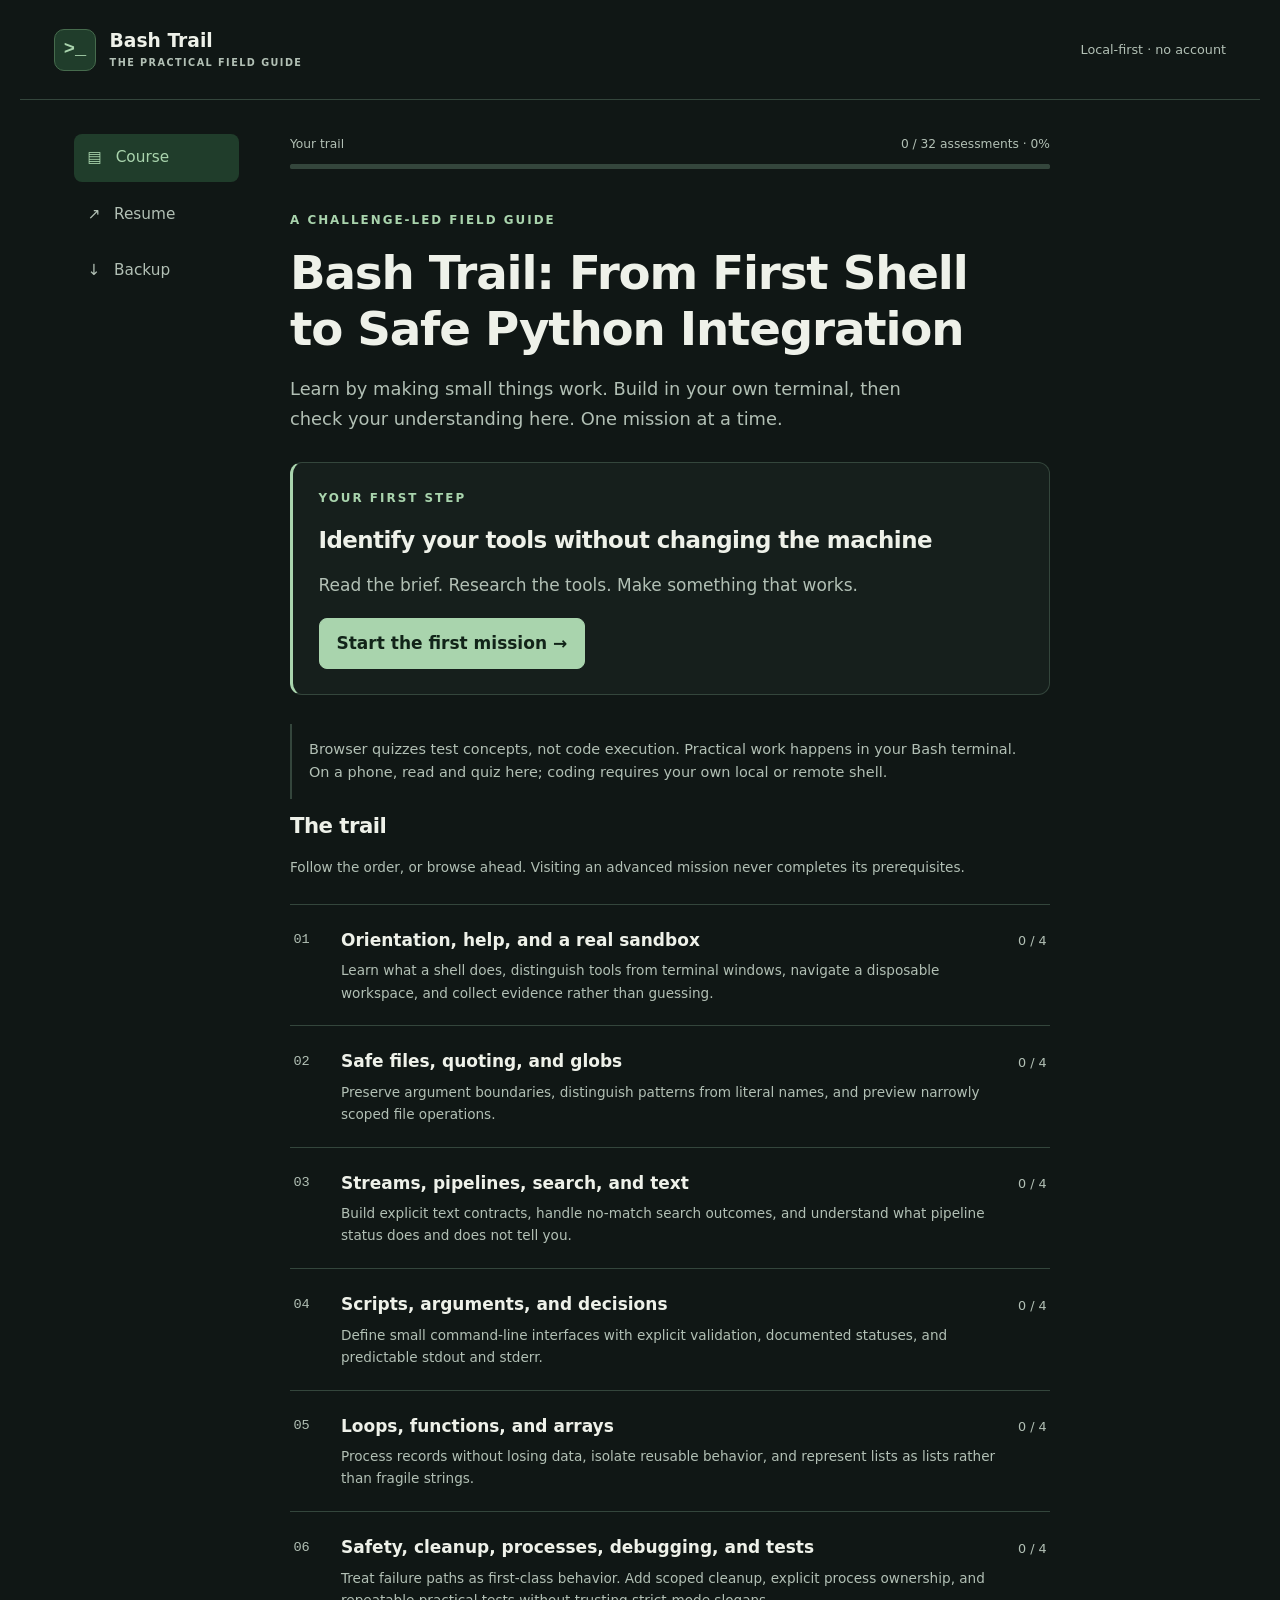
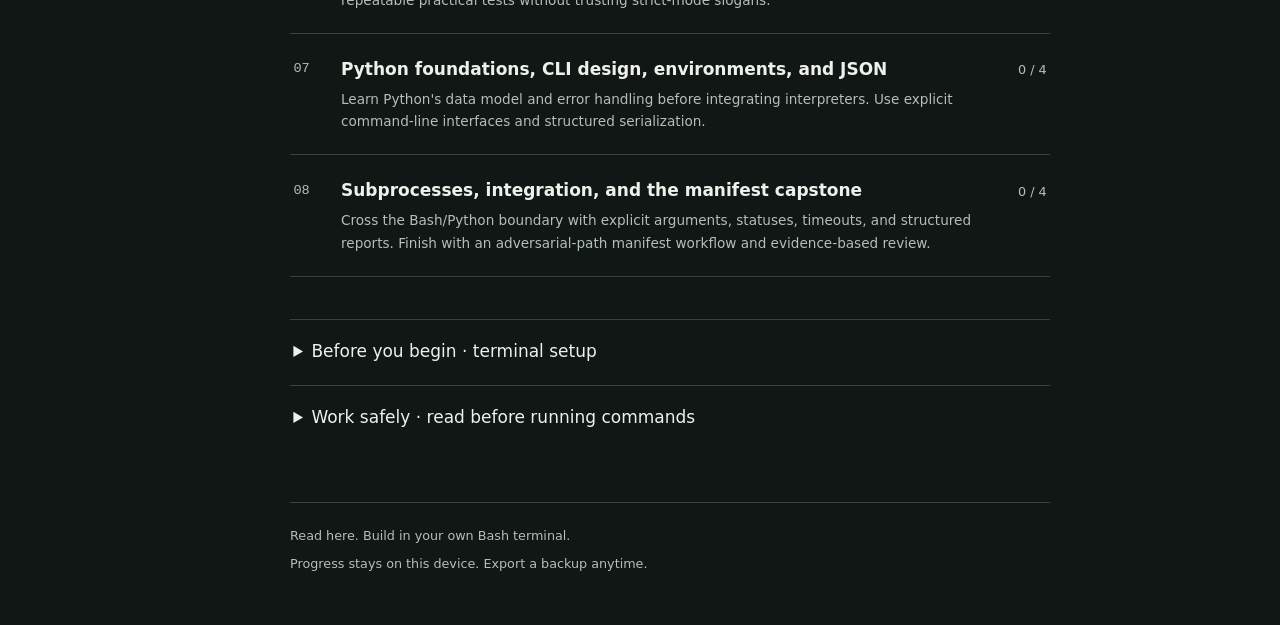
==== index.html @ f36838e4 "Publish verified Bash Trail course" ====
<!doctype html>
<html lang="en">
<head>
<meta charset="utf-8">
<meta name="viewport" content="width=device-width, initial-scale=1, viewport-fit=cover">
<meta name="theme-color" content="#101715">
<meta name="description" content="A calm, challenge-led Bash course. Learn in your terminal; read, reflect and quiz anywhere.">
<title>Bash Trail — a practical field guide</title>
<style>:root{color-scheme:dark;--bg:#101715;--panel:#161f1c;--surface:#1a2521;--line:#34463c;--ink:#eef1e9;--muted:#b2c0b5;--green:#a9d4ad;--deep:#203d2b;--warning:#e4c58f;font-family:ui-sans-serif,system-ui,-apple-system,BlinkMacSystemFont,"Segoe UI",sans-serif;font-size:17px;line-height:1.65}*{box-sizing:border-box}body{margin:0;background:var(--bg);color:var(--ink)}a{color:var(--green);text-underline-offset:.24em}button,input,textarea{font:inherit}button,.button{display:inline-flex;align-items:center;justify-content:center;min-height:48px;padding:.6rem 1rem;border:1px solid var(--line);border-radius:8px;background:var(--surface);color:var(--ink);font-weight:600;cursor:pointer;text-decoration:none;gap:.4rem}button:hover,.button:hover{background:#25372c;border-color:var(--green)}button:disabled{opacity:.65;cursor:default}.primary{background:var(--green);color:#122419;border-color:var(--green)}.primary:hover{background:#c0e4c3;color:#122419}.secondary{background:transparent}.danger{color:#efbab0}a,button,input,textarea,summary{touch-action:manipulation}:focus-visible{outline:3px solid var(--green);outline-offset:4px}.skip{position:fixed;left:1rem;top:-8rem;background:var(--green);color:#101715;padding:.7rem;z-index:100}.skip:focus{top:1rem}.site-header{height:100px;max-width:1240px;margin:auto;padding:1.25rem 2rem;border-bottom:1px solid var(--line);display:flex;align-items:center;justify-content:space-between;gap:1rem}.brand{display:flex;align-items:center;gap:.8rem;text-decoration:none;color:var(--ink);font-size:1.1rem;font-weight:650;line-height:1.3;min-height:48px}.brand-mark{display:grid;place-items:center;width:42px;height:42px;background:var(--deep);border:1px solid #466b4d;border-radius:10px;color:var(--green);font-family:ui-monospace,monospace;font-size:1.1rem}.brand-caption{display:block;color:var(--muted);font-size:.57rem;letter-spacing:.15em;margin-top:.25rem}.local-badge{font-size:.75rem;color:var(--muted)}.layout{display:flex;max-width:1200px;margin:auto;gap:3rem;padding:2rem}.site-nav{width:165px;flex:none;position:sticky;top:2rem;align-self:flex-start;display:grid;gap:.5rem}.site-nav a{display:flex;align-items:center;gap:.8rem;min-height:48px;padding:.6rem .8rem;border-radius:8px;text-decoration:none;color:var(--muted);font-size:.9rem}.site-nav a[aria-current=page]{background:var(--deep);color:var(--green)}.content{min-width:0;width:100%;max-width:760px}.course-meter{padding:0 0 2.5rem}.meter-label{display:flex;justify-content:space-between;gap:.5rem;color:var(--muted);font-size:.72rem}progress{width:100%;height:5px;border:0;border-radius:5px;display:block;margin-top:.55rem;accent-color:var(--green);background:var(--line)}progress::-webkit-progress-bar{background:var(--line);border-radius:5px}progress::-webkit-progress-value{background:var(--green);border-radius:5px}progress::-moz-progress-bar{background:var(--green);border-radius:5px}h1,h2,h3,p{margin-top:0}h1,h2,h3{line-height:1.2;letter-spacing:-.025em}h1{font-size:clamp(1.9rem,4.6vw,2.75rem);font-weight:600;max-width:680px;margin-bottom:1rem}h2{font-size:1.25rem;font-weight:600;margin-bottom:1rem}h3{font-size:1.05rem}.eyebrow{font-size:.7rem;color:var(--green);text-transform:uppercase;letter-spacing:.17em;font-weight:650;margin-bottom:.85rem}.lead{font-size:1.05rem;color:var(--muted);max-width:640px}.muted,.meta{color:var(--muted)}.meta,.small{font-size:.8rem}.panel{border:1px solid var(--line);background:var(--panel);padding:1.5rem;border-radius:12px;margin:1.7rem 0}.resume-panel{border-left:3px solid var(--green)}.resume-panel h2{font-size:1.35rem}.resume-panel p{margin-bottom:1.1rem}.section-list{border-top:1px solid var(--line);margin:1.5rem 0 2.5rem}.section-link{display:grid;grid-template-columns:2rem 1fr auto;gap:.8rem;padding:1.25rem .2rem;border-bottom:1px solid var(--line);text-decoration:none;color:var(--ink);align-items:start}.section-link:hover .row-title{color:var(--green)}.section-number{font-family:ui-monospace,monospace;color:var(--muted);font-size:.8rem;margin-top:.2rem}.row-title{display:block;font-size:1rem;font-weight:600}.row-summary{display:block;font-size:.8rem;color:var(--muted);margin-top:.3rem}.row-count{font-size:.75rem;white-space:nowrap;color:var(--muted);padding-top:.25rem}.section-label{display:flex;justify-content:space-between;gap:.7rem;align-items:center}.tag{display:inline-block;font-size:.7rem;color:var(--green);background:var(--deep);padding:.15rem .55rem;border-radius:5px;white-space:nowrap}.breadcrumb{display:inline-flex;align-items:center;min-height:44px;font-size:.8rem;margin-bottom:1rem}.mission-list{list-style:none;margin:1.5rem 0;padding:0}.mission-list li{border-top:1px solid var(--line)}.mission-list a{min-height:64px;display:flex;align-items:center;justify-content:space-between;gap:1rem;padding:1rem .1rem;text-decoration:none;color:var(--ink)}.mission-list a:hover{color:var(--green)}.mission-list li:last-child{border-bottom:1px solid var(--line)}.prose{white-space:pre-wrap;overflow-wrap:anywhere}.work-block{margin:2.3rem 0}.work-block ul,.work-block ol{padding-left:1.4rem}.work-block li{margin-bottom:.7rem}.research-link{display:inline-block;min-height:44px;padding:.35rem 0;overflow-wrap:anywhere}.note{padding:.8rem 1rem;border-left:2px solid var(--line);color:var(--muted);font-size:.85rem}.warning{border-color:var(--warning);color:var(--warning)}fieldset{min-width:0;border:0;padding:0;margin:1.8rem 0}legend{font-weight:600;margin-bottom:.7rem;padding:0;max-width:100%;overflow-wrap:anywhere}.option,.check{display:flex;align-items:flex-start;gap:.8rem;min-height:48px;padding:.75rem 1rem;border:1px solid var(--line);border-radius:8px;cursor:pointer;margin:.5rem 0}.option:has(input:checked),.check:has(input:checked){background:var(--deep);border-color:#6b9573}.option input,.check input{width:20px;height:20px;flex:none;accent-color:var(--green);margin:.22rem 0 0}.option span,.check span{overflow-wrap:anywhere}.quiz{border-top:1px solid var(--line);padding-top:2rem;margin-top:2.5rem}.feedback{margin:1rem 0;color:var(--warning)}.feedback:empty{display:none}.feedback.passed{color:var(--green)}textarea{width:100%;display:block;min-height:170px;background:var(--panel);color:var(--ink);border:1px solid var(--line);border-radius:8px;padding:.9rem;resize:vertical;line-height:1.65}label[for=scratch-notes]{display:block;font-weight:600;margin-bottom:.6rem}.actions{display:flex;gap:.7rem;align-items:center;flex-wrap:wrap;margin:1.2rem 0}.next-step{border-top:1px solid var(--line);padding-top:1rem;margin-top:2rem}details{border-top:1px solid var(--line);padding:.5rem 0}summary{min-height:48px;cursor:pointer;padding:.5rem .2rem;color:var(--ink)}details p,details ul{font-size:.85rem;color:var(--muted)}.hints-list{padding-left:1.4rem}.hints-list li{margin:.9rem 0}.backup-file{display:block;min-height:48px;max-width:100%;margin:.6rem 0;color:var(--muted)}input[type=file]::file-selector-button{font:inherit;padding:.6rem .8rem;background:var(--surface);color:var(--ink);border:1px solid var(--line);border-radius:6px;min-height:48px;margin-right:.8rem}footer{border-top:1px solid var(--line);margin:3rem 0 1rem;padding-top:1.3rem;color:var(--muted);font-size:.75rem}footer p{margin-bottom:.4rem}.save-warning{color:var(--warning)}.sr-only{position:absolute;width:1px;height:1px;padding:0;margin:-1px;overflow:hidden;clip:rect(0,0,0,0);white-space:nowrap;border:0}.noscript{padding:2rem}main:focus{outline:none}main h1:focus{outline:none}.complete-mark{color:var(--green)}@media(max-width:760px){.site-header{height:88px;padding:1rem 1.2rem}.local-badge{display:none}.layout{padding:1.5rem 1.2rem 6.5rem;display:block}.site-nav{position:fixed;bottom:0;top:auto;left:0;width:100%;z-index:20;display:flex;justify-content:space-around;gap:.35rem;border-top:1px solid var(--line);padding:.45rem .6rem calc(.45rem + env(safe-area-inset-bottom));background:#101715f5;backdrop-filter:blur(12px)}.site-nav a{justify-content:center;gap:.45rem;flex:1;font-size:.8rem;padding:.55rem .35rem;min-height:48px}.content{margin:auto}.course-meter{padding-bottom:2rem}.panel{padding:1.1rem}.section-link{grid-template-columns:1.5rem 1fr auto;gap:.5rem}.row-count{font-size:.7rem}.row-summary{font-size:.77rem}h1{font-size:2rem}.option,.check{padding:.8rem}.actions>*{flex-grow:1}.actions>input{flex-grow:0}footer{margin-top:2.5rem}}@media(prefers-reduced-motion:reduce){*,*::before,*::after{scroll-behavior:auto!important;animation:none!important;transition:none!important}}@media print{.site-nav,.site-header,.course-meter,footer{display:none}.layout{padding:0}.content{max-width:none}body{background:white;color:black}.panel{background:white}.muted,.meta{color:#333}}
</style>
</head>
<body>
<a class="skip" id="skip-link" href="#main">Skip to content</a>
<header class="site-header"><a class="brand" href="#/" aria-label="Bash Trail home"><span class="brand-mark" aria-hidden="true">&gt;_</span><span>Bash Trail<span class="brand-caption">THE PRACTICAL FIELD GUIDE</span></span></a><span class="local-badge">Local-first · no account</span></header>
<div class="layout">
<nav class="site-nav" aria-label="Main navigation"><a href="#/" data-nav="course"><span aria-hidden="true">▤</span> Course</a><a href="#/resume" data-nav="resume"><span aria-hidden="true">↗</span> Resume</a><a href="#/backup" data-nav="backup"><span aria-hidden="true">↓</span> Backup</a></nav>
<div class="content"><div class="course-meter"><div class="meter-label"><span id="progress-label">Your trail</span><span id="progress-count">0%</span></div><progress id="course-progress" max="100" value="0" aria-labelledby="progress-label progress-count">0%</progress></div><main id="main" tabindex="-1"></main><footer><p>Read here. Build in your own Bash terminal.</p><p id="save-status" role="status" aria-live="polite"></p></footer></div>
</div>
<div id="announcer" class="sr-only" role="status" aria-live="polite" aria-atomic="true"></div>
<noscript><p class="noscript">JavaScript is needed for local progress, navigation and quizzes. Nothing runs in a shell on this page.</p></noscript>
<script id="course-data" type="application/json">{"title":"Bash Trail: From First Shell to Safe Python Integration","version":"1.0.0","setup":["Plan several weeks of practice, not instant mastery. Complete the missions in order, repeat failed cases, and keep a learning journal. The minutes on a mission are an initial work-session estimate, not a mastery promise; research and repeated tests take additional time.","Use a Linux environment with Bash 5 or newer and Python 3.10 or newer, plus standard text utilities. Confirm the actual running shell and interpreter versions rather than assuming your terminal application chooses them. No paid packages or third-party Python dependencies are required.","On Windows, use a Linux distribution in WSL or a trusted remote Linux account. Follow Microsoft's WSL installation documentation at https://learn.microsoft.com/en-us/windows/wsl/install if needed; installation may require administrator approval, but course exercises do not.","macOS commonly includes Bash 3.2 and BSD utilities. Use a separately installed Bash 5+ or a Linux environment for consistent results. Associative arrays are unavailable in Bash 3.2, and utility flags can differ. Do not change your system shell merely to complete this course.","A phone can display lessons, hints, and quizzes. Actual practice requires your own Linux terminal or a trusted remote shell, possibly accessed from the phone. This browser is not a Bash interpreter: quiz results do not establish that your programs work.","Choose an absolute, user-owned workspace ending in bash-trail-lab. Create a separate directory for every mission and keep all fixtures, outputs, temporary files, and test evidence there. Keep filenames with spaces exactly as specified. Write your own commands and programs; this curriculum contains contracts and concepts, not solution code.","Fixture notation is data: a displayed \\n means one newline, \\t means one tab, and an empty string means zero bytes unless stated otherwise. Text is UTF-8. Expected text outputs end in one newline unless explicitly described as empty. Where a filename includes \\n, that notation denotes a real newline in the name, not two characters.","For comparisons involving ordering, use the C locale in the test environment. JSON is compared by parsed values, not whitespace or object-key order, unless a mission explicitly requires byte stability. Arrays remain ordered. Record stdout, stderr, and process exit status separately after each run.","For every mission, create test-notes.md listing the fixture, observed stdout, observed stderr, exit status, and pass/fail for each check. Section exams are knowledge checks; rerun the section's practical fixtures before advancing. No browser control can execute or certify these shell checks."],"safety":["Work as an ordinary user with least privilege. Do not use administrator elevation, system directories, real credentials, production data, or another person's files. Back up anything valuable before shell practice.","Never download and execute a script or pipe fetched content into an interpreter. Read official documentation; type and review your own local programs. Do not install a dependency just because an error message or web page suggests it.","Do not use eval, build shell commands from data, or use Python subprocess with shell=True. Pass arguments as distinct values, preserve boundaries, and treat JSON as structured data rather than text to interpolate into shell syntax.","Quote expansions that represent individual paths or arguments. Account for leading hyphens, whitespace, wildcard characters, and newlines. Do not parse a directory listing as a filename protocol. Use end-of-options handling where the target utility supports it.","Preview file operations before applying them. Never perform recursive cleanup on an unchecked or empty path. Cleanup must target only a private directory created by the current run; a dry run must not make application-data changes.","Treat exit status, stdout, and stderr as independent parts of an interface. A nonzero status may mean an expected condition such as no search matches, not necessarily a crash. Capture status before another operation replaces it.","pipefail changes pipeline status but does not roll back side effects. errexit has contextual exceptions and is not a proof of correctness. Validate inputs and handle expected failures explicitly; never describe strict-mode flags as a complete safety system.","Signals and cleanup need tests. Traps cannot handle every termination, including SIGKILL. Debug traces can reveal arguments or secrets; use synthetic data and keep traces separate from machine-readable output.","These exercises are for cooperative, user-owned sandboxes, not hostile multi-user filesystem security. Path checks alone do not eliminate symlink races. Document this boundary rather than promising confinement against concurrent attackers."],"sections":[{"id":"s01","title":"Orientation, help, and a real sandbox","summary":"Learn what a shell does, distinguish tools from terminal windows, navigate a disposable workspace, and collect evidence rather than guessing.","exam":[{"prompt":"Which evidence best establishes the Bash version used for a practice session?","options":["Version information from the running Bash process","The color scheme of the terminal window","The name of the laptop operating system alone","A browser quiz completion badge"],"correct":0,"clue":"Separate the terminal application, the operating system, and the interpreter actually running."},{"prompt":"A file operation is about to use a relative path. What determines its starting location?","options":["The newest directory in the file manager","The process's current working directory","The directory containing the browser page","The home directory in every case"],"correct":1,"clue":"Review the distinction between absolute and relative path resolution."},{"prompt":"You passed every section quiz on a phone. What practical evidence is still missing?","options":["A screenshot of the quiz score","A faster internet connection","Observed runs against the shell fixtures","A subscription to a terminal theme"],"correct":2,"clue":"Recall which environment can actually execute your local programs."}],"missions":[{"id":"s01m01","title":"Identify your tools without changing the machine","minutes":45,"brief":"Start a real Linux shell as an ordinary user. In your chosen bash-trail-lab workspace, create environment.txt with exactly six labeled lines, in this order: platform=, shell=, bash_major=, python=, workspace=, privileged=. Fill platform with Linux, shell with bash, bash_major with the observed major version, python with the observed full Python version number, workspace with your actual absolute workspace path, and privileged with no. Stop and resolve prerequisites if these observations are not true; do not invent values. This is an evidence file, not a portable hardware fingerprint.","deliverables":["environment.txt containing the six observed fields and no credentials or unrelated environment variables.","test-notes.md recording how you distinguished the terminal application from Bash, verified Bash 5+ and Python 3.10+, and confirmed ordinary-user access."],"research":[{"label":"GNU Bash: What is Bash?","url":"https://www.gnu.org/software/bash/manual/html_node/What-is-Bash_003f.html"},{"label":"Python tutorial","url":"https://docs.python.org/3/tutorial/"}],"hints":["Find out which component displays text and which component interprets your input.","Use version and shell-identity information from the running tools, not the terminal's branding.","Collect only the six requested facts. If a prerequisite fails, change the practice environment rather than editing the evidence to look compliant."],"checks":["Read the file back: exactly six nonempty labeled lines in the required order.","Compare recorded versions with fresh observations from the same practice shell.","Confirm the workspace belongs to you and no administrator elevation was used.","Record real observations locally; the browser cannot validate this file."],"quiz":[{"prompt":"Which description fits a terminal emulator?","options":["A guarantee that Bash 5 is installed","A Python package manager","A replacement for file permissions","An interface that exchanges input and output with running programs"],"correct":3,"clue":"Think about the boundary between displaying a session and interpreting shell language."},{"prompt":"A prerequisite version is too old. What is a sound response?","options":["Move to a compatible practice environment and recheck","Change the version number in the evidence file","Run all exercises as administrator","Assume newer documentation applies without checking"],"correct":0,"clue":"Evidence should describe the environment you actually use."}]},{"id":"s01m02","title":"Navigate a small workspace","minutes":45,"brief":"Inside this mission's directory, build a project directory containing notes, data, and outputs subdirectories. Create notes/map.txt with the data HOME BASE followed by a newline, and data/sample.txt with the data red followed by a newline. From notes, reach data using a relative path, then reach outputs using an absolute path. Finish in the project directory. Write route.txt with exactly these four lines of data: project/notes, project/data, project/outputs, project. These are labels for the locations you must actually visit, not literal absolute paths.","deliverables":["The specified directory tree and two fixture files, with no files outside the mission workspace.","route.txt containing the four location labels in order.","test-notes.md containing your observed working directory at each stop and the distinction between the relative and absolute moves."],"research":[{"label":"Bash builtins and directory navigation","url":"https://www.gnu.org/software/bash/manual/html_node/Bourne-Shell-Builtins.html"},{"label":"GNU file utilities manual","url":"https://www.gnu.org/software/coreutils/manual/html_node/index.html"}],"hints":["Draw the directory tree before moving around it.","A relative path is interpreted from your current location; an absolute path has a fixed starting point.","Check your location immediately after each move. Do not infer it from what a prompt happens to display."],"checks":["Read both fixture files and verify their exact text and final newline.","Confirm notes, data, and outputs are siblings inside project.","Use recorded observations to prove the second move used an absolute path.","Confirm your final working directory is project and route.txt has four lines."],"quiz":[{"prompt":"Two shells start in different directories and receive the same relative path. What can happen?","options":["Relative paths always refer to home","They can resolve to different locations","Both shells must terminate","The path becomes absolute automatically"],"correct":1,"clue":"Consider what information a relative path leaves implicit."},{"prompt":"Which observation is most useful immediately after changing directory?","options":["The last browser URL","The screen's font size","The shell's actual working directory","The newest filename anywhere in home"],"correct":2,"clue":"Check the process state that controls subsequent relative paths."}]},{"id":"s01m03","title":"Use help and observe status","minutes":60,"brief":"Research the Bash directory-changing builtin and one external file-copy utility without copying a complete tutorial command sequence. Create evidence.txt with four labeled records: builtin_source= followed by the help source consulted, external_source= followed by its manual source, existing_status= followed by the observed status when entering an existing empty directory, and missing_status= followed by the observed status when attempting to enter a nonexistent child named definitely-absent. The existing attempt must succeed; the missing attempt must fail and leave the working directory unchanged. Record the failed attempt's stderr separately in missing.err. Do not require its wording to match another operating system.","deliverables":["evidence.txt with all four records and actual numeric statuses.","missing.err containing the failed operation's diagnostic, plus test-notes.md identifying which researched tool is a builtin and which is external."],"research":[{"label":"Bash-specific builtins and help","url":"https://www.gnu.org/software/bash/manual/html_node/Bash-Builtins.html"},{"label":"Bash builtin status behavior","url":"https://www.gnu.org/software/bash/manual/html_node/Bourne-Shell-Builtins.html"}],"hints":["A builtin's documentation may be available inside Bash even when there is no separate executable.","Observe the status immediately after each operation; later work can replace it.","Compare working directories before and after failure, and capture the diagnostic separately from ordinary output."],"checks":["Verify the success status is zero and the failure status is nonzero, without assuming a specific nonzero value.","Confirm the failed navigation did not change your location.","Confirm missing.err is nonempty and contains no secret environment information.","Use your local evidence, not the quiz result, to decide whether the mission passes."],"quiz":[{"prompt":"Why record an operation's exit status immediately?","options":["Statuses are encrypted after one second","Only failures have statuses","The browser clears them","A later operation can replace the status being observed"],"correct":3,"clue":"Review the lifetime of the shell's most recent status value."},{"prompt":"What does a zero exit status conventionally mean?","options":["The operation reports success","The operation printed no text","The operation used no files","The operation had administrator access"],"correct":0,"clue":"Separate a program's result convention from its output and privileges."}]}]},{"id":"s02","title":"Safe files, quoting, and globs","summary":"Preserve argument boundaries, distinguish patterns from literal names, and preview narrowly scoped file operations.","exam":[{"prompt":"A variable contains the path field notes.txt. What must the caller preserve?","options":["Two arguments, one per word","One argument containing the entire path","Only the first word","An implicit wildcard around both words"],"correct":1,"clue":"Think about argument boundaries rather than the appearance of printed text."},{"prompt":"Why is a displayed directory listing a poor machine protocol for arbitrary names?","options":["All names are ASCII","Directories cannot contain empty files","Names can contain whitespace and newlines","Listing always changes file content"],"correct":2,"clue":"Consider whether line and word boundaries reliably identify file boundaries."},{"prompt":"A utility supports an end-of-options marker. What problem can it help address?","options":["Missing backups","Every symlink race","Invalid file contents","A filename being interpreted as an option"],"correct":3,"clue":"Review how option parsers treat a leading hyphen in an argument."}],"missions":[{"id":"s02m01","title":"Preserve awkward names","minutes":60,"brief":"Create an incoming directory with three regular files: field notes.txt containing alpha\\n, -draft.txt containing beta\\n, and star*.txt containing gamma\\n. Copy each to an archive directory with its name and contents unchanged. Leave incoming untouched. Write inventory.txt as exactly three lines, in this order: -draft.txt, field notes.txt, star*.txt. In this fixture the asterisk is part of the literal filename, not an instruction to match other files.","deliverables":["incoming and archive containing the same three names and byte-identical contents.","inventory.txt with the exact three name lines, and test-notes.md describing how argument and option boundaries were preserved."],"research":[{"label":"Bash quoting","url":"https://www.gnu.org/software/bash/manual/html_node/Quoting.html"},{"label":"ShellCheck: word splitting and globbing","url":"https://www.shellcheck.net/wiki/SC2086"}],"hints":["A space, a leading hyphen, and a wildcard character create different risks.","Decide which text is a literal path before you let the shell expand anything.","Check both the shell's argument boundaries and the receiving utility's option parsing; fixing one does not automatically fix the other."],"checks":["Count three regular files in each directory and compare each pair by bytes.","Confirm there is no accidental file named field or notes.txt.","Confirm the name star*.txt retains its literal asterisk.","Repeat with archive empty again, without changing or deleting incoming."],"quiz":[{"prompt":"What is the intended meaning of star*.txt in this fixture?","options":["One literal filename","Every text file in the workspace","A request to delete matching files","Two arguments separated at the asterisk"],"correct":0,"clue":"Read the fixture contract before choosing expansion behavior."},{"prompt":"Why can quoting alone be insufficient for a path beginning with a hyphen?","options":["Quoting removes all hyphens","The receiving program may still interpret an argument as an option","Quoted arguments cannot name files","Only Python can open such a path"],"correct":1,"clue":"The shell and the called program perform different kinds of parsing."}]},{"id":"s02m02","title":"Compare glob policies","minutes":60,"brief":"Build cases/populated with a.txt, b.txt, .hidden.txt, and memo.md, all empty; build cases/empty with no files. For each directory, investigate a pattern selecting non-hidden names ending in .txt under default Bash settings and under nullglob. Do not treat the resulting words as real files until you understand them. Create observations.txt with four lines: populated-default=2, populated-nullglob=2, empty-default=1-literal-pattern, empty-nullglob=0. Record the observed argument values in test-notes.md. Start a fresh shell or restore the original option state afterward.","deliverables":["The two fixture directories and observations.txt with the four exact records.","test-notes.md explaining why .hidden.txt is excluded and why the unmatched pattern case must not trigger a file operation."],"research":[{"label":"Bash filename expansion","url":"https://www.gnu.org/software/bash/manual/html_node/Filename-Expansion.html"}],"hints":["A pattern can produce zero, one, or multiple words depending on shell policy.","Investigate the treatment of leading dots separately from the treatment of no matches.","Inspect the expanded argument count before any copy or removal. Compare shell option state before and after the experiment."],"checks":["Observe two matches, not three, in populated under both requested policies.","Observe a retained literal pattern under default no-match behavior.","Observe zero arguments under nullglob in empty.","Confirm no fixture was modified and no option change leaked into later practice."],"quiz":[{"prompt":"Under default Bash settings, what can an unmatched filename pattern become?","options":["A fatal error in all contexts","Every hidden file","The unchanged pattern word","The parent directory"],"correct":2,"clue":"Compare the documented default no-match policy with optional policies."},{"prompt":"Why explicitly restore a shell option after an experiment?","options":["Options are saved inside every text file","It makes filenames shorter","It installs Bash updates","Later operations may depend on a different expansion policy"],"correct":3,"clue":"Think about state that survives from one interactive operation to the next."}]},{"id":"s02m03","title":"Preview a reversible archive","minutes":75,"brief":"Create inbox with old report.txt containing OLD\\n, keep.txt containing KEEP\\n, and .private.txt containing PRIVATE\\n. Your task is a manual, reviewed archive operation, not yet a script: select only old report.txt, record preview.txt as the single line MOVE old report.txt -> archive/old report.txt, then move that one file into archive. Restore it to inbox afterward. No deletion is allowed. If archive/old report.txt already exists, stop rather than overwrite it. Run the collision case with destination content EXISTING\\n and preserve both originals.","deliverables":["preview.txt, an archive directory, and the restored three-file inbox.","test-notes.md recording the normal move, restoration, collision refusal, and byte comparisons."],"research":[{"label":"GNU file operations","url":"https://www.gnu.org/software/coreutils/manual/html_node/index.html"},{"label":"Bash quoting","url":"https://www.gnu.org/software/bash/manual/html_node/Quoting.html"}],"hints":["Choose an exact source and exact destination before performing the operation.","A preview is useful only if it describes the same scope you later apply.","Check collision behavior before moving anything; a convenient default is not necessarily your intended overwrite policy."],"checks":["After restoration, all three inbox files have their original names and contents.","The normal operation changed only the selected file's location.","The collision test preserved both OLD and EXISTING contents and was recorded as refused.","No recursive deletion, administrator access, or operation outside the mission directory occurred."],"quiz":[{"prompt":"What should happen when this mission's destination already exists?","options":["Refuse the move and preserve both files","Overwrite it silently","Delete the whole archive","Merge both byte streams automatically"],"correct":0,"clue":"Review the operation's collision contract, not just a tool's default behavior."},{"prompt":"Which makes a preview useful as a safety step?","options":["It contains a motivational message","It accurately describes the exact operation and target scope","It runs after the irreversible action","It hides filenames with spaces"],"correct":1,"clue":"Compare what was reviewed with what will actually change."}]}]},{"id":"s03","title":"Streams, pipelines, search, and text","summary":"Build explicit text contracts, handle no-match search outcomes, and understand what pipeline status does and does not tell you.","exam":[{"prompt":"Which interface is appropriate for a machine-readable report and human diagnostics?","options":["Mix both indiscriminately on stdout","Write diagnostics inside every data field","Keep report data on stdout and diagnostics on stderr","Discard all failure information"],"correct":2,"clue":"Think about the consumer that expects only the report format."},{"prompt":"What does enabling pipefail fail to provide?","options":["A change to pipeline status rules","Visibility of some earlier pipeline failures","A nonzero result for an earlier failing stage when applicable","Automatic rollback of files already written"],"correct":3,"clue":"Separate reporting a failure from undoing side effects."},{"prompt":"A search utility documents status 1 as no matches and status 2 as an error. What should a caller do?","options":["Distinguish the documented outcomes explicitly","Treat both as successful matches","Assume all nonzero statuses mean missing software","Ignore status whenever stdout is empty"],"correct":0,"clue":"The meaning of a nonzero value belongs to the particular tool's contract."}],"missions":[{"id":"s03m01","title":"Separate records from diagnostics","minutes":60,"brief":"Prepare records.txt containing oak\\npine\\n and leave missing.txt absent. Perform a single file-reading operation with records.txt first and missing.txt second, capturing stdout in records.out and stderr in records.err. Expected stdout is exactly oak\\npine\\n even though the overall operation fails. Expected stderr is nonempty and refers to missing.txt; its exact prose is not fixed. Repeat using records.txt alone: identical stdout, empty stderr, zero status. Do not merge streams.","deliverables":["records.txt, records.out, records.err, and separate evidence for the successful rerun.","test-notes.md showing stdout, stderr, and status independently for both cases."],"research":[{"label":"Bash redirections","url":"https://www.gnu.org/software/bash/manual/html_node/Redirections.html"},{"label":"GNU file-reading tools","url":"https://www.gnu.org/software/coreutils/manual/html_node/index.html"}],"hints":["A program can produce useful output and still report a failure.","Identify the standard stream intended for ordinary data and the one intended for diagnostics.","Capture the streams separately from the start; trying to separate merged text afterward loses information."],"checks":["Compare records.out byte-for-byte with the two fixture lines.","Confirm the mixed existing/missing case has nonzero status and a nonempty diagnostic stream.","Confirm the existing-only case has zero status and empty stderr.","Keep diagnostics out of records.out in both cases."],"quiz":[{"prompt":"Can a failing file-reading operation have useful stdout?","options":["No, failure erases all output","Yes, earlier inputs may already have been read","Only with administrator privileges","Only if stderr is empty"],"correct":1,"clue":"Think about processing multiple inputs in order."},{"prompt":"Why not mix stderr into records.out here?","options":["stderr cannot contain text","Redirection changes file permissions automatically","The consumer expects only fixture records","Nonzero status prevents redirection"],"correct":2,"clue":"Revisit the contract for the output file's contents."}]},{"id":"s03m02","title":"Search literal text and count outcomes","minutes":75,"brief":"Create events.txt with these five lines: INFO boot, WARN disk.full, INFO diskXfull, WARN disk.full, ERROR stop. Find lines containing the literal text disk.full, then produce summary.txt containing exactly 2 WARN disk.full followed by a newline; the leading 2 is a count, with exactly one space before WARN. No regular-expression interpretation of the dot is allowed. Also test the literal text absent: produce an empty match file and record the documented no-match status. Test a nonexistent input separately and record an error status, not a no-match result.","deliverables":["events.txt, matches.txt containing exactly the two WARN disk.full lines, and summary.txt with the one normalized count line.","test-notes.md recording matched, no-match, and missing-input outcomes as three distinct cases."],"research":[{"label":"GNU grep: matching and exit status","url":"https://www.gnu.org/software/grep/manual/grep.html"},{"label":"GNU text utilities","url":"https://www.gnu.org/software/coreutils/manual/html_node/index.html"}],"hints":["Decide whether the search term is a literal string or a pattern language.","Count duplicate complete lines after selection, and normalize formatting deliberately.","Inspect the search tool's own status before adding more pipeline stages that could hide it."],"checks":["The INFO diskXfull line never appears in matches.txt.","summary.txt is exactly one line with count 2 and no padding before it.","The absent-text case has empty matches and the documented no-match status.","The missing-input case has a diagnostic and an error status, distinguished from no matches."],"quiz":[{"prompt":"Why can disk.full match diskXfull in a pattern-based search?","options":["The input file changes automatically","Whitespace is always ignored","Search tools reverse strings","A dot can have special meaning in the pattern language"],"correct":3,"clue":"Compare literal search with regular-expression metacharacters."},{"prompt":"What should the absent-text test prove?","options":["No matches is distinguished from an input error","Every empty output is a crash","The input must be deleted","Diagnostics belong in the match file"],"correct":0,"clue":"Review the search utility's documented outcome categories."}]},{"id":"s03m03","title":"Audit pipeline status and text assumptions","minutes":90,"brief":"Create scores.tsv with four tab-separated records, no header: amy\\t7, bo\\t2, amy\\t5, cy\\t2. Produce ranked.tsv with exactly amy\\t12, bo\\t2, cy\\t2 on separate lines, sorted by descending numeric total then ascending name under the C locale. This fixture has simple single-word names; do not claim it is a general CSV parser. Separately investigate a two-stage pipeline whose first stage reads an absent file and whose second stage counts input lines successfully. Record pipeline status with pipefail disabled and enabled, plus the two individual stage statuses captured immediately. Show that a created output file can still exist after pipeline failure.","deliverables":["scores.tsv and ranked.tsv with the exact totals and ordering.","pipeline-notes.txt containing both option states, both stage-status pairs, overall statuses, and whether the counting output file exists.","test-notes.md explaining why pipeline success is not equivalent to every stage succeeding."],"research":[{"label":"Bash pipelines","url":"https://www.gnu.org/software/bash/manual/html_node/Pipelines.html"},{"label":"Bash set options","url":"https://www.gnu.org/software/bash/manual/html_node/The-Set-Builtin.html"}],"hints":["Separate record parsing, accumulation, and final ordering into distinct responsibilities.","Use numeric ordering for totals and an explicit secondary key for ties.","Pipeline status and per-stage status are different observations. Capture them before another operation changes the evidence; neither observation reverses redirection side effects."],"checks":["amy totals 12; bo and cy tie at 2 and appear in name order.","Tabs remain delimiters in ranked.tsv, with no decorative headings.","The failing first stage is visible in the stage statuses under both policies.","Record a successful final stage, changed overall pipeline status under pipefail, and an output file that was not rolled back.","Restore the original shell option state after the experiment."],"quiz":[{"prompt":"Without pipefail, which stage normally determines a foreground pipeline's status?","options":["The stage with the longest name","The last stage","The first stage unconditionally","The stage that printed the most bytes"],"correct":1,"clue":"Review the default pipeline status rule separately from per-stage observations."},{"prompt":"Why specify a secondary sort key?","options":["It makes text numeric","It removes all duplicates","It makes equal-total ordering reproducible","It repairs malformed input automatically"],"correct":2,"clue":"Think about the two records whose totals are equal."}]}]},{"id":"s04","title":"Scripts, arguments, and decisions","summary":"Define small command-line interfaces with explicit validation, documented statuses, and predictable stdout and stderr.","exam":[{"prompt":"What distinguishes an omitted argument from an explicitly empty argument?","options":["They always have identical argument counts","An empty argument is removed by the operating system","Only filenames can be empty","An empty argument still occupies an argument position"],"correct":3,"clue":"Separate the number of argument values from the length of each value."},{"prompt":"When should a script validate an output-affecting argument?","options":["Before making application-data changes","Only after writing all output files","Only when stdout is a terminal","Never if it has a shebang"],"correct":0,"clue":"Consider what can still be avoided before a side effect occurs."},{"prompt":"What does a shebang primarily identify when a script is executed directly?","options":["The script author's username","The interpreter to use","The directory to delete on failure","The expected quiz score"],"correct":1,"clue":"Distinguish how a script starts from what its body does."}],"missions":[{"id":"s04m01","title":"Build a one-argument greeting interface","minutes":75,"brief":"Write greet.sh for Bash. Exactly one nonempty argument is accepted as a display name; spaces inside it must be preserved. For the data argument Ada Lovelace, stdout is exactly Hello, Ada Lovelace! followed by a newline, stderr is empty, and status is 0. Zero arguments, two arguments, and one empty argument each produce empty stdout, exactly usage: greet.sh NAME on stderr, and status 2. A name consisting of two spaces is nonempty and must be preserved. Do not interpret the name as shell syntax.","deliverables":["greet.sh with an intentional Bash interpreter declaration and argument validation.","test-notes.md covering the valid spaced name, missing argument, extra argument, empty argument, and two-space argument."],"research":[{"label":"Bash shell parameters","url":"https://www.gnu.org/software/bash/manual/html_node/Shell-Parameters.html"},{"label":"Bash conditional constructs","url":"https://www.gnu.org/software/bash/manual/html_node/Conditional-Constructs.html"}],"hints":["Define arity and content validation as separate questions.","Test the number of supplied arguments before reading a required value.","Keep the greeting as data formatting, not constructed shell source; send the fixed usage message to the diagnostic stream."],"checks":["The Ada Lovelace test has one greeting line and empty stderr.","All three invalid-usage cases have status 2 and no stdout.","A two-space name is accepted without trimming or splitting.","Run through Bash and by direct execution in the intended environment; record interpreter and permission differences."],"quiz":[{"prompt":"Why test argument count before using a required positional value?","options":["It makes names uppercase","It prevents all filesystem races","The required position may not have been supplied","It eliminates the need for output formatting"],"correct":2,"clue":"Consider the zero-argument invocation first."},{"prompt":"How should the display name Ada Lovelace reach the script?","options":["As two required arguments","As a filename glob","As text to evaluate","As one argument preserving the embedded space"],"correct":3,"clue":"Compare the interface's arity with the name's characters."}]},{"id":"s04m02","title":"Validate a numeric decision","minutes":90,"brief":"Write classify.sh accepting exactly one ASCII decimal integer from 0 through 100. Only the spelling 0 or a nonzero digit followed by digits is allowed: reject signs, whitespace, leading zeroes such as 07, decimals, and non-ASCII digits. For 0 through 49 output retry; for 50 through 79 output practice; for 80 through 100 output ready. Each accepted case has one stdout line, empty stderr, and status 0. All invalid cases have empty stdout, stderr exactly error: expected integer 0..100, and status 2. Extremely long digit strings must be rejected without arithmetic overflow or shell arithmetic diagnostics.","deliverables":["classify.sh implementing the documented range and spelling contract.","test-notes.md covering 0, 49, 50, 79, 80, 100, 101, 07, -1, an empty argument, 3.5, and a 200-digit integer."],"research":[{"label":"Bash conditional constructs","url":"https://www.gnu.org/software/bash/manual/html_node/Conditional-Constructs.html"},{"label":"Bash parameters","url":"https://www.gnu.org/software/bash/manual/html_node/Shell-Parameters.html"}],"hints":["Distinguish valid spelling, safe numeric size, and classification boundaries.","Reject impossible lengths and spellings before asking arithmetic to interpret the value.","Build tests on both sides of every boundary; a valid example in the middle does not establish the edge behavior."],"checks":["All six boundary values produce the required category and zero status.","Invalid spellings and oversized values produce only the fixed diagnostic on stderr.","No raw arithmetic error leaks into output for the 200-digit case.","The script accepts only the documented ASCII representation, not alternate numeric notations."],"quiz":[{"prompt":"What should precede numeric comparison of untrusted numeric text?","options":["Validation of spelling and a safe size/range","Evaluation as shell source","Removal of every nondigit without reporting it","An automatic administrator retry"],"correct":0,"clue":"Consider both malformed text and a very long string of digits."},{"prompt":"Which test strategy best targets off-by-one errors here?","options":["Testing 60 repeatedly","Testing values on both sides of each category boundary","Testing only empty input","Ignoring 0 and 100"],"correct":1,"clue":"Look at where the category definition changes."}]},{"id":"s04m03","title":"Classify filesystem inputs honestly","minutes":90,"brief":"Write inspect.sh accepting exactly one path. Report a readable regular nonsymlink file as file on stdout with status 0, and a directory that is not a symlink as directory on stdout with status 0. Symlinks, including broken ones, are rejected with stderr error: symlink not supported and status 3. An absent path yields error: path not found and status 3; other filesystem objects yield error: unsupported path and status 3; an unreadable regular file yields error: file not readable and status 3. Usage errors yield usage: inspect.sh PATH and status 2. Every failure has empty stdout. Fixture: sample file.txt containing x\\n, an empty dir named empty dir, and symlinks file-link and broken-link pointing to the fixture file and an absent target respectively. Never modify the inspected input.","deliverables":["inspect.sh and the fixture tree.","test-notes.md covering each supported kind, both symlinks, a missing path, wrong arity, and an unreadable file where ordinary-user permissions make that test meaningful."],"research":[{"label":"Bash conditional file tests","url":"https://www.gnu.org/software/bash/manual/html_node/Conditional-Constructs.html"}],"hints":["File predicates can follow symlinks; the order of your decisions matters.","Distinguish a link object from the kind of object its target happens to be.","Test the rejection rule for links before classification rules that follow targets. Record an unavailable permission test as skipped, not passed."],"checks":["The spaced file and directory names are each passed as one path.","Both working and broken symlinks receive the same explicit rejection.","All failures have empty stdout, the specified diagnostic, and the specified status.","Byte contents, directory entries, and link targets are unchanged.","Permission tests are performed as an ordinary user; do not claim an unreadable case passed under elevated access."],"quiz":[{"prompt":"Why check a symlink-specific rejection before a regular-file classification?","options":["All symlinks are directories","Checking a file always deletes its link","Some file predicates follow the link to its target","Broken links have no names"],"correct":2,"clue":"Review whether a predicate describes the link itself or the referenced object."},{"prompt":"A permission fixture remains readable because the test was elevated. How should the result be recorded?","options":["Passed because no error appeared","Passed after changing expected output","Ignored without a note","Not meaningfully exercised; rerun unprivileged or mark skipped"],"correct":3,"clue":"Test evidence must establish the precondition it claims to test."}]}]},{"id":"s05","title":"Loops, functions, and arrays","summary":"Process records without losing data, isolate reusable behavior, and represent lists as lists rather than fragile strings.","exam":[{"prompt":"Which representation best preserves an ordered list of Bash arguments containing spaces?","options":["An array with one element per argument","A single space-joined string","A directory listing copied into a variable","A string intended for eval"],"correct":0,"clue":"Consider whether item boundaries survive without reparsing text."},{"prompt":"A line-processing loop must handle a final line without a newline. What must its tests include?","options":["Only files ending in two newlines","A nonempty final record without its delimiter","Only empty directories","Only filenames without spaces"],"correct":1,"clue":"Think about data that exists even when the final read does not see a delimiter."},{"prompt":"Why keep scratch variables local to a function?","options":["It makes all errors fatal","It hides stderr","It reduces accidental changes to caller state","It makes the function run in another machine"],"correct":2,"clue":"Review the boundary between reusable behavior and surrounding shell state."}],"missions":[{"id":"s05m01","title":"Read records without eating characters","minutes":90,"brief":"Write number-lines.sh accepting one readable text-file path. For each input record, output its 1-based number, a tab, and the original record unchanged. Fixture lines are alpha, an empty line, two spaces followed by beta followed by two spaces, a record consisting of capital C then a colon then one literal backslash then notes, and omega. The first four records end in newlines; omega does not. Expected output contains five newline-terminated records, including 2 followed only by a tab and newline for the empty record. An empty file yields empty stdout and status 0. Missing/unreadable input yields empty stdout, stderr error: cannot read input, status 3; wrong arity yields usage: number-lines.sh FILE, status 2. This is a line protocol: embedded NUL bytes are out of scope.","deliverables":["number-lines.sh, records.txt with the specified final-line condition, and numbered.tsv.","test-notes.md with byte-aware comparisons for whitespace, backslash, empty-file, and missing-input cases."],"research":[{"label":"Bash read builtin","url":"https://www.gnu.org/software/bash/manual/html_node/Bash-Builtins.html"},{"label":"Bash looping constructs","url":"https://www.gnu.org/software/bash/manual/html_node/Looping-Constructs.html"}],"hints":["Reading lines is not the same as splitting words.","Look for read behavior controlling trimming and backslash interpretation.","Account for a final nonempty record when the delimiter is absent, and keep any loop counters in the scope where you need them."],"checks":["Exactly five records appear, including the empty second record.","Leading/trailing spaces and the backslash survive unchanged.","omega appears despite the missing final input newline.","An empty input produces zero bytes, not a numbered empty record.","Missing input is distinguished from a legitimately empty input."],"quiz":[{"prompt":"What would word splitting lose from this fixture?","options":["The ability to count integers","The filesystem's owner","The script's interpreter version","Empty records and significant whitespace boundaries"],"correct":3,"clue":"Compare records with words, especially the second and third input records."},{"prompt":"Why test the final record without a newline?","options":["A loop can otherwise discard valid trailing data","Text files can never end that way","It makes backslashes into tabs","It proves all binary input is supported"],"correct":0,"clue":"Separate reaching end-of-file from receiving no data at all."}]},{"id":"s05m02","title":"Refactor a classifier into functions","minutes":105,"brief":"Create size-report.sh using a function that accepts a validated byte count from 0 through 9999 and classifies it: zero is empty, 1..9 is small, and 10..9999 is large. The top-level CLI accepts zero or more canonical decimal counts under the spelling rules from section 4. Validate every argument before emitting anything. For the argument sequence 0, 9, 10, stdout is exactly 0\\tempty\\n9\\tsmall\\n10\\tlarge\\n. No arguments is a successful empty batch. Any invalid argument, including 10000, causes empty stdout, stderr error: invalid count, and status 2. Function scratch state must not alter a caller variable named category whose initial value is unchanged; document a local test of that scope boundary.","deliverables":["size-report.sh with separate validation, classification, and top-level reporting responsibilities.","test-notes.md covering the sample batch, zero arguments, boundary 9999, a mixed valid/invalid batch, and the caller-state test."],"research":[{"label":"Bash shell functions","url":"https://www.gnu.org/software/bash/manual/html_node/Shell-Functions.html"},{"label":"Bash local variables","url":"https://www.gnu.org/software/bash/manual/html_node/Bash-Builtins.html"}],"hints":["Choose function inputs and outputs before moving code into functions.","Validation for a whole batch may need to finish before reporting the first item.","Use function-local scratch state and distinguish a function's data output from its exit status; do not confuse return status with an arbitrary numeric result."],"checks":["The sample batch produces exactly the three requested tab-separated records.","A mixed batch such as 9, bad, 10 produces no partial stdout.","0, 9, 10, and 9999 exercise every category and upper boundary.","The caller's category value remains unchanged in the documented scope test.","Functions have explicit contracts and do not silently depend on unrelated global variables."],"quiz":[{"prompt":"Why validate the entire batch before printing its first record?","options":["It makes numbers sort automatically","The contract forbids partial stdout for invalid batches","Functions cannot print more than once","It guarantees the disk cannot fill"],"correct":1,"clue":"Review the mixed valid/invalid batch's required output."},{"prompt":"What should carry an ordinary classification label from a function under a documented stream interface?","options":["A filename chosen by guessing","An unlimited integer return status","The function's designated data output","A modification of every caller variable"],"correct":2,"clue":"Separate textual results, success/failure status, and shared state."}]},{"id":"s05m03","title":"Preserve a batch as an array","minutes":105,"brief":"Write lengths.sh accepting zero or more arguments and outputting one line per argument: 1-based index, tab, character count. Set the fixture locale to C and use ASCII values only. For four arguments alpha, two words, an empty string, and star*.txt, expected stdout is 1\\t5\\n2\\t9\\n3\\t0\\n4\\t9\\n. No arguments yields no output and status 0. Store and forward the argument list through an indexed array before reporting; no rejoining and reparsing, eval, or filesystem glob expansion is allowed. Add a fifth fixture argument containing a real newline between a and b; it has length 3 and still produces just the count record, not an echoed filename.","deliverables":["lengths.sh using an indexed array as the batch representation.","test-notes.md proving order, empty-element retention, literal wildcard retention, and newline-containing argument handling."],"research":[{"label":"Bash arrays","url":"https://www.gnu.org/software/bash/manual/html_node/Arrays.html"},{"label":"ShellCheck: splitting and globbing","url":"https://www.shellcheck.net/wiki/SC2086"}],"hints":["Represent each input argument as an element, including the empty one.","Array expansion has forms that preserve elements and forms that can collapse or split them.","Test after forwarding through another function boundary; preserving the original call is not enough if a later expansion loses boundaries."],"checks":["The four-argument fixture produces exactly four ordered records with counts 5, 9, 0, 9.","Creating other files matching the wildcard does not change the output.","The newline-containing fifth argument produces a single count record with value 3.","No-argument input remains an empty list, not one empty element.","Review every argument-forwarding point for preserved array boundaries."],"quiz":[{"prompt":"What happens when an argument list is joined with spaces and later split again?","options":["Empty arguments are guaranteed to survive","Newlines become impossible","All filenames become safe automatically","Original element boundaries can be lost"],"correct":3,"clue":"Try distinguishing one spaced element from two separate elements using only the joined text."},{"prompt":"Why include an empty element in the array fixture?","options":["It detects implementations that silently drop an argument","It tests administrator permissions","It requests an empty directory","It forces every result to be zero"],"correct":0,"clue":"A list can contain a value whose length is zero without being an empty list."}]}]},{"id":"s06","title":"Safety, cleanup, processes, debugging, and tests","summary":"Treat failure paths as first-class behavior. Add scoped cleanup, explicit process ownership, and repeatable practical tests without trusting strict-mode slogans.","exam":[{"prompt":"What is the safest cleanup target for a temporary workspace?","options":["Any directory whose name contains temp","The exact private directory created and recorded by the current run","Whatever path an empty variable happens to imply","The parent of the current working directory"],"correct":1,"clue":"Consider ownership, provenance, and the smallest possible scope."},{"prompt":"Why is errexit alone insufficient as an error-handling design?","options":["It automatically repairs bad data","It prevents signals","Its behavior depends on syntactic context and does not implement recovery","It makes stderr unavailable"],"correct":2,"clue":"Review conditional contexts and the difference between stopping and recovering."},{"prompt":"Which termination cannot be handled by a user-installed cleanup trap?","options":["An ordinary validation failure","A catchable termination request","Normal script completion","SIGKILL"],"correct":3,"clue":"Not every signal permits the process to run more code."}],"missions":[{"id":"s06m01","title":"Create and clean only your own workspace","minutes":120,"brief":"Write staged-report.sh accepting --mode followed by ok, fail, or wait, then --temp-parent followed by a user-owned existing directory. Each run creates one private child directory under that parent and a scratch file inside it. Before work, report exactly one stderr line temp= followed by the child's absolute path. In ok mode output ready on stdout and exit 0; in fail mode leave stdout empty, add stderr error: staged failure, and exit 4. In wait mode remain idle after reporting the path until sent TERM; then leave stdout empty and exit 143. Remove only this run's private directory on all three paths. Invalid arguments have status 2 and must create nothing. A preexisting sibling directory named keep me containing sentinel.txt must survive unchanged.","deliverables":["staged-report.sh with explicit validation and scoped cleanup.","test-notes.md for ok, fail, invalid usage, and TERM during wait, including before/after directory inventories and captured statuses."],"research":[{"label":"Bash traps and exit","url":"https://www.gnu.org/software/bash/manual/html_node/Bourne-Shell-Builtins.html"},{"label":"Bash signal behavior","url":"https://www.gnu.org/software/bash/manual/html_node/Signals.html"}],"hints":["Allocate a fresh private directory and remember its exact identity before creating scratch data.","Cleanup should tolerate being requested more than once while preserving the intended exit status.","Install handlers deliberately for the stated modes, verify the recorded path before cleanup, and document that forced uncatchable termination can leave artifacts."],"checks":["Each reported temporary directory is unique, private, and absent after its run finishes.","The sibling keep me directory and sentinel bytes are unchanged in every test.","The three modes have their specified stdout, diagnostics, and statuses.","Invalid arguments create no child directories.","State plainly that the trap cannot guarantee cleanup after SIGKILL or machine failure."],"quiz":[{"prompt":"Why retain the original failure status during cleanup?","options":["Cleanup success must not disguise the job's failure","Every trap must exit zero","Status values are filenames","It makes SIGKILL catchable"],"correct":0,"clue":"Consider what the parent process needs to know after cleanup finishes."},{"prompt":"Why test with an unrelated sibling sentinel?","options":["To make the test require administrator access","To detect cleanup that exceeds its owned scope","To ensure all siblings are deleted","To increase temporary-file size"],"correct":1,"clue":"The safety claim includes what must remain untouched."}]},{"id":"s06m02","title":"Own and reap a background child","minutes":120,"brief":"Write supervise.sh accepting --mode ok or fail, or --mode wait. Launch exactly one child that performs only a bounded synthetic delay: ok and fail delay about one second, then finish with status 0 and 7 respectively; wait delays at most 60 seconds. Store the actual launched child's PID and wait for that child. ok yields stdout child=ok and status 0; fail yields empty stdout, stderr error: child failed, and status 7. If the supervisor receives TERM in wait mode, terminate and reap only its own child, leave stdout empty, report stderr error: interrupted, and exit 143. Do not use process-name matching or system-wide termination. Wrong usage exits 2 before launching a child.","deliverables":["supervise.sh with explicit child ownership and wait handling.","test-notes.md recording the parent/child PIDs, observed statuses, TERM timing, and proof the recorded child is no longer running.","A short limitation note about direct-child ownership rather than claiming to manage arbitrary grandchildren."],"research":[{"label":"Bash wait and job builtins","url":"https://www.gnu.org/software/bash/manual/html_node/Job-Control-Builtins.html"},{"label":"Bash signals","url":"https://www.gnu.org/software/bash/manual/html_node/Signals.html"}],"hints":["A background launch does not mean its work has finished successfully.","Record the PID at launch and distinguish launch status from the eventual wait result.","Keep the ownership boundary to the one direct child. Test interruption during the delay and verify reaping, not merely that a termination request was sent."],"checks":["Successful and failing children produce the specified parent status and stream contract.","TERM during wait ends the child and the parent within a reasonable local test deadline, such as five seconds.","An unrelated process you started for comparison remains alive until you stop it separately.","Wrong usage launches no child.","No broad process-name kill, elevated access, or claim of arbitrary process-tree control appears."],"quiz":[{"prompt":"What establishes the eventual outcome of a launched background child?","options":["The launch returning immediately","A browser animation","Waiting for the recorded child and examining its result","The child's executable name alone"],"correct":2,"clue":"Separate starting a process from observing its completion."},{"prompt":"Why avoid terminating every process with the child's name?","options":["Names are always secret","Named processes cannot exit","It makes waiting impossible on Linux","Unrelated processes can share the same name"],"correct":3,"clue":"The task grants ownership of one launched child, not all similar programs."}]},{"id":"s06m03","title":"Build a regression harness and debug with evidence","minutes":150,"brief":"Write test-course.sh to run at least eight named cases against your existing classify.sh, lengths.sh, and staged-report.sh. Include a classification boundary, invalid long integer, empty argument, spaced argument, literal wildcard, empty batch, deliberate staged failure, and scoped cleanup. Compare stdout, stderr, and status for every case, allowing the documented dynamic temp path only where appropriate. Print PASS followed by a tab and case name for each passing case; print FAIL followed by a tab and case name for each failing case. Exit 0 only if all pass, otherwise 1. Harness configuration errors exit 2 with diagnostics on stderr. Prove detection by temporarily making a disposable copy of classify.sh misclassify 50, pointing the harness to that copy, and observing a failed case. Do not modify your original artifact.","deliverables":["test-course.sh, named expected fixtures, and an all-pass transcript from the real scripts.","A separate transcript where the deliberately broken copy causes status 1 and a FAIL record.","debug-notes.md with one trace-based observation, one static-review finding or clean result, and why neither tracing nor a clean linter proves correctness."],"research":[{"label":"Bash set: errexit, pipefail, tracing","url":"https://www.gnu.org/software/bash/manual/html_node/The-Set-Builtin.html"},{"label":"ShellCheck quoting diagnostic","url":"https://www.shellcheck.net/wiki/SC2086"}],"hints":["A test case needs expected data, expected diagnostics, and expected status, not just a label.","An expected nonzero result should be captured by the harness rather than aborting it accidentally.","Use a synthetic defect to test the test. Keep trace output separate, and review errexit exceptions instead of assuming a flag handles expected failures for you."],"checks":["At least eight named cases run to completion against the original artifacts with status 0.","The deliberate broken copy produces at least one FAIL and harness status 1.","A missing configured program produces harness status 2, not an all-pass report.","Trace output does not contaminate compared stdout and contains only synthetic data.","If ShellCheck is unavailable, record that limitation and perform manual review; do not invent a clean tool result."],"quiz":[{"prompt":"Why intentionally introduce a defect in a disposable copy?","options":["To verify the harness can detect a real mismatch","To replace the original with weaker behavior","To avoid comparing stderr","To guarantee all tests pass"],"correct":0,"clue":"A test suite also makes claims that need evidence."},{"prompt":"What risk does shell execution tracing introduce?","options":["It silently repairs argument boundaries","It can expose argument values or secrets in diagnostic output","It proves every branch correct","It prevents all nonzero statuses"],"correct":1,"clue":"Consider what expanded values a debugging trace may reveal."}]}]},{"id":"s07","title":"Python foundations, CLI design, environments, and JSON","summary":"Learn Python's data model and error handling before integrating interpreters. Use explicit command-line interfaces and structured serialization.","exam":[{"prompt":"A Python program receives two words as one command-line value. Where should that boundary be preserved?","options":["Only in a human-readable log","By rejoining all argv values and splitting later","In the argument sequence from caller through parser","By interpreting the value as Python source"],"correct":2,"clue":"Apply the same argument-boundary reasoning used with Bash arrays."},{"prompt":"What does a Python virtual environment primarily isolate?","options":["All operating-system permissions","Every child process from the filesystem","Network traffic from the machine","A project's interpreter environment and installed Python packages"],"correct":3,"clue":"Distinguish dependency isolation from a security sandbox."},{"prompt":"Why serialize JSON with a JSON library?","options":["It handles structured types and string escaping consistently","It turns data into trusted shell commands","It eliminates all schema validation","It makes all paths safe to delete"],"correct":0,"clue":"Think about quotes, backslashes, newlines, booleans, and arrays."}],"missions":[{"id":"s07m01","title":"Learn Python values with a small text analyzer","minutes":150,"brief":"First study Python strings, integers, lists, dictionaries, loops, functions, imports, file context managers, and exceptions. Then write analyze.py accepting exactly one UTF-8 text-file path from the argument sequence. Input has one word per record; ignore blank records and preserve case. Fixture words.txt contains pear\\napple\\npear\\n\\nApple\\n. Output exactly records=4\\nunique=3\\n, with status 0 and empty stderr. An empty file outputs records=0\\nunique=0\\n. A final word without a newline still counts. Wrong arity yields usage: analyze.py FILE and status 2; unreadable/missing input or invalid UTF-8 yields error: cannot read UTF-8 input and status 3. All failures have empty stdout. Do not use eval, execute input text, or call the shell.","deliverables":["analyze.py using a main function, a counting function, and narrow error handling for the documented failures.","words.txt and test-notes.md covering the fixture, empty file, missing final newline, missing path, invalid UTF-8, and wrong arity.","A brief learning note explaining the roles of a list, a set or dictionary, a function result, and an exception."],"research":[{"label":"Python tutorial: core language and exceptions","url":"https://docs.python.org/3/tutorial/"},{"label":"Python path and file interfaces","url":"https://docs.python.org/3/library/pathlib.html"}],"hints":["Learn the basic language pieces separately before connecting them into a CLI.","Define a record-counting function independently of argument parsing and output formatting.","Read and validate all input before printing the report so a late decoding failure cannot leave a partial success-shaped output."],"checks":["The sample counts four nonblank records and three distinct case-sensitive words.","Empty input and a final unterminated record follow the stated contracts.","Missing and undecodable files produce the fixed stderr message and status 3 with no partial stdout.","The program receives a spaced path as one argument and never invokes a shell.","Explain the basic Python constructs you used before starting subprocess integration."],"quiz":[{"prompt":"Why are Apple and apple distinct in this mission?","options":["Python cannot compare strings","The contract preserves case","All strings are filesystem paths","The operating system renames words"],"correct":1,"clue":"Separate a data-normalization choice from default language behavior."},{"prompt":"Why catch the documented input exceptions rather than suppress every exception?","options":["All exceptions mean an empty file","Suppressing errors improves counts","Unexpected programming defects should not be disguised as normal input failures","Exceptions only exist when using a shell"],"correct":2,"clue":"Distinguish anticipated user errors from bugs in your implementation."}]},{"id":"s07m02","title":"Use a virtual environment and a real CLI parser","minutes":135,"brief":"Create a local virtual environment named .venv and record the interpreter path used to run your program; no external packages are needed. Write word-count.py with an argument parser accepting one input path and an optional --minimum integer, default 1. Reuse the word-record rules from analyze.py and include only words whose occurrence count reaches the minimum. For the same words.txt and minimum 2, output exactly pear\\t2\\n. At the default minimum, output Apple\\t1\\napple\\t1\\npear\\t2\\n in Python string order. No qualifying words yields empty stdout and status 0. --minimum must be positive: invalid values or usage have status 2, empty stdout, and nonempty parser diagnostics. --help has status 0 and help text on stdout. Input errors keep analyze.py's status 3 and fixed diagnostic.","deliverables":["word-count.py and .venv within the mission workspace.","environment-notes.txt containing the observed environment interpreter path and an explanation of activation versus explicitly selecting that interpreter.","test-notes.md for default, threshold 2, threshold 3, threshold 0, noninteger threshold, help, missing input, and an input filename beginning with a hyphen."],"research":[{"label":"Python virtual environments","url":"https://docs.python.org/3/library/venv.html"},{"label":"Python argparse","url":"https://docs.python.org/3/library/argparse.html"}],"hints":["Use an environment to select dependencies and interpreter identity, not to claim filesystem confinement.","Let the parser handle option structure and help, but define the positive-threshold constraint explicitly.","Sort the final dictionary items deliberately, and investigate how the parser marks the end of options for a hyphen-leading path."],"checks":["The two sample thresholds produce exactly the required ordered records.","No qualifying words is a successful empty result, not an input failure.","Invalid thresholds fail before report output; help is successful and does not read an input file.","The recorded interpreter belongs to .venv, and the program needs no downloaded dependency.","A literal hyphen-leading filename can be supplied without becoming an option."],"quiz":[{"prompt":"Does a virtual environment prevent a Python program from reading ordinary files outside the project?","options":["Yes, it is a filesystem jail","Yes, if its name begins with a dot","Only when activated twice","No, it is not that kind of security boundary"],"correct":3,"clue":"Review what environment isolation covers and what operating-system permissions govern."},{"prompt":"Why use an argument parser rather than manually guessing option positions?","options":["It provides consistent option parsing, help, and usage diagnostics","It automatically validates every application rule","It converts every input file to JSON","It removes the need to test argument boundaries"],"correct":0,"clue":"Separate CLI syntax handling from your own semantic validation."}]},{"id":"s07m03","title":"Validate and transform JSON as data","minutes":150,"brief":"Write summarize-json.py accepting one UTF-8 JSON file. Its root must be an array of objects having exactly name and count fields; name is a nonempty string, count is an integer at least zero, and booleans are not counts. Reject duplicate names, extra fields, wrong root type, and malformed JSON. Fixture input is the data [{\"name\":\"two words\",\"count\":2},{\"name\":\"quote\\\"name\",\"count\":0},{\"name\":\"line\\nbreak\",\"count\":3}]. Output one JSON object with exactly items:3, total:5, and names:[\"line\\nbreak\",\"quote\\\"name\",\"two words\"] in Python string order, followed by a newline. Empty input array produces items:0, total:0, names:[]. Syntax/schema errors yield empty stdout, stderr error: invalid data, status 2; file/encoding errors yield error: cannot read UTF-8 input, status 3. Success has status 0 and empty stderr.","deliverables":["summarize-json.py, the valid fixture, and separate invalid fixtures for boolean count, duplicate name, negative count, extra field, wrong root, and truncated JSON.","test-notes.md comparing parsed output values and proving escaped characters round-trip as data."],"research":[{"label":"Python JSON encoding and decoding","url":"https://docs.python.org/3/library/json.html"},{"label":"Python tutorial: dictionaries and types","url":"https://docs.python.org/3/tutorial/"}],"hints":["JSON syntax validity and your application's schema are different layers.","Validate container shapes and exact field types before aggregating any totals.","Use the JSON library for both decoding and encoding; check Python's relationship between booleans and integers when enforcing the count rule."],"checks":["The sample output has exactly three keys, correct totals, and the requested ordered names.","The quote and actual newline survive a parse-serialize-parse round trip.","Every schema or syntax failure has status 2 and zero stdout bytes.","A boolean count is rejected rather than counted as 0 or 1.","No JSON value is evaluated as Python or shell source, and no JSON text is handcrafted with string interpolation."],"quiz":[{"prompt":"Why is successfully decoding JSON not sufficient validation?","options":["Decoded JSON always contains executable commands","The application still needs to enforce its own schema and constraints","JSON can represent only strings","Decoding verifies every path exists"],"correct":1,"clue":"Compare a syntactically valid value with the specific record shape the mission accepts."},{"prompt":"What should happen to a name containing a quote or newline?","options":["Execute it as shell syntax","Delete those characters silently","Preserve it as string data through JSON serialization","Split it into separate command-line options"],"correct":2,"clue":"Think about round-tripping values instead of manipulating their printed spelling."}]}]},{"id":"s08","title":"Subprocesses, integration, and the manifest capstone","summary":"Cross the Bash/Python boundary with explicit arguments, statuses, timeouts, and structured reports. Finish with an adversarial-path manifest workflow and evidence-based review.","exam":[{"prompt":"Which subprocess design preserves data as arguments without asking a shell to interpret it?","options":["A command string joined with spaces and shell=True","JSON pasted into eval","A filename appended to shell source","An argument sequence passed with shell=False"],"correct":3,"clue":"Identify where shell-language parsing is introduced and where it can be avoided."},{"prompt":"What does check=True contribute to a completed subprocess call?","options":["It raises an exception for a nonzero child status","It guarantees a timeout cannot occur","It validates the child's JSON schema automatically","It makes all children run without filesystem access"],"correct":0,"clue":"Separate process outcome handling from output validation and time limits."},{"prompt":"What practical evidence is required before calling the capstone complete?","options":["A perfect quiz score alone","Recorded fixture, failure, dry-run, and adversarial-path test runs","A screenshot of the editor only","A claim that strict mode handles every failure"],"correct":1,"clue":"Review the difference between knowing concepts and demonstrating interface behavior."}],"missions":[{"id":"s08m01","title":"Call a Python worker without a shell","minutes":165,"brief":"Write worker.py with --mode echo, fail, or wait and an optional --value required only for echo. echo outputs JSON with exactly value equal to the supplied string, status 0, empty stderr. fail emits stderr worker: deliberate failure, no stdout, and status 7. wait stays idle for at most five seconds. Then write run-worker.py accepting the same mode/value and a positive --timeout in seconds, default 1. Launch the worker using the current Python interpreter, an argument list, shell=False, check=True, captured streams, UTF-8 decoding, and the timeout. Validate echo output as exactly one object with one string value before emitting it as JSON. Child nonzero becomes empty stdout, stderr error: worker failed (7), status 4; timeout becomes error: worker timed out, status 5; invalid worker JSON becomes error: invalid worker report, status 6. Wrapper usage errors have status 2. Test an echo value with spaces, quotes, a newline, semicolons, and a literal dollar sign: it must round-trip without execution.","deliverables":["worker.py and run-worker.py with explicit child and wrapper interfaces.","test-notes.md covering echo round-trip, deliberate failure, timeout, invalid usage, and invalid JSON from a disposable test double replacing the worker only in a private copied test workspace.","A note distinguishing argument safety, process status checking, timeout handling, and JSON validation."],"research":[{"label":"Python subprocess.run and security considerations","url":"https://docs.python.org/3/library/subprocess.html"},{"label":"Python JSON","url":"https://docs.python.org/3/library/json.html"}],"hints":["Each executable, option, and value belongs in its own argument element.","Treat completed failure, timeout, and malformed successful output as different cases.","Catch the documented subprocess exceptions and validate decoded output separately. A timeout manages this direct worker, not an arbitrary descendant process tree."],"checks":["The adversarial echo value is identical after JSON decoding, with no unexpected files or processes.","The wrapper uses an argument list, explicit shell=False, check=True, and a finite timeout.","The deliberate status 7 and timeout become the distinct documented wrapper failures with no stdout.","A zero-status test double emitting malformed JSON produces wrapper status 6.","The timeout test leaves no direct worker running; document the direct-child limitation."],"quiz":[{"prompt":"A child exits zero but prints malformed JSON. What remains necessary?","options":["Assume the report is valid","Run the text through a shell","Validate the output protocol independently of process success","Discard the timeout configuration"],"correct":2,"clue":"A successful process status does not establish the shape of its data."},{"prompt":"What does a finite subprocess timeout protect against in this mission?","options":["Every possible filesystem race","All malformed JSON","All malicious grandchildren automatically","Waiting indefinitely for the direct worker to complete"],"correct":3,"clue":"Separate bounded waiting from broader security and process-tree claims."}]},{"id":"s08m02","title":"Build a read-only manifest scanner","minutes":210,"brief":"Write scan.py accepting --root PATH and producing a single JSON report with exactly version:1, files:[], errors:[], and skipped_symlinks:0 fields. Recursively include nonsymlink regular files under a nonsymlink directory root. Each file record has exactly path (root-relative POSIX spelling) and bytes (nonnegative file size). Sort file records and errors by their path using Python string order. Never follow symlink files or symlink directories; count each encountered link once in skipped_symlinks. Ignore ordinary directories themselves. The fixture root contains empty.txt (zero bytes), two words.txt (three bytes abc), nested/data.json (three bytes {} plus newline), -n.txt (one byte x), semi;colon.txt (one byte y), $(literal).txt (one byte z), and line\\nbreak.txt (one byte q), plus one file symlink and one directory symlink to locations outside root. Expect seven file records with those exact sizes, empty errors, skipped_symlinks=2, status 0, and empty stderr. Empty root is a successful empty report. Reject a missing, symlink, or nondirectory root with files:[], errors:[{path:'.',code:'ROOT_INVALID'}], skipped_symlinks:0, stderr error: scan incomplete, and status 3. For an inaccessible directory report its relative path with code READ_FAILED and do not traverse it; for an unreadable or failed-to-inspect regular file report its path with code READ_FAILED and omit that file. Other object kinds yield code UNSUPPORTED and are omitted. Any such partial report has status 3 and the same stderr line. Usage errors have status 2, parser diagnostics, and no JSON. Do not read file contents, execute filenames, or change input data; check regular-file readability under ordinary-user permissions, not just metadata availability.","deliverables":["scan.py and the exact fixture tree, with symlink targets outside root but inside the mission sandbox.","A manifest.json report from the fixture and test-notes.md comparing its parsed schema, sorted paths, byte sizes, symlink count, stdout/stderr, and status.","Failure fixtures for invalid roots, a FIFO or other safely created nonregular object, and permission denial where reproducible as an ordinary user.","A limitation note: no race-free security boundary, stable snapshot guarantee, content hash, or arbitrary non-UTF-8 filename-byte support is claimed; a moving filesystem may produce a partial report."],"research":[{"label":"Python pathlib","url":"https://docs.python.org/3/library/pathlib.html"},{"label":"Python os traversal and filesystem errors","url":"https://docs.python.org/3/library/os.html"},{"label":"Python JSON","url":"https://docs.python.org/3/library/json.html"}],"hints":["Design the report schema and failure policy before traversal.","Classify symlink objects without following them, and keep paths as values until JSON serialization.","Sort completed records for deterministic output. Handle traversal failures where they occur, and remember that a metadata lookup alone does not prove a file is readable."],"checks":["The main fixture yields seven records with sizes 0, 3, 3, 1, 1, 1, 1 attached to their correct paths, not to traversal order.","The real newline in one name round-trips through JSON as part of one path value.","Neither external symlink target appears in files, and skipped_symlinks is exactly 2.","Missing, symlink, and file roots each produce the exact ROOT_INVALID report and status 3.","A nonregular object yields UNSUPPORTED without blocking on it.","Permission denial yields a sorted partial error report where meaningfully reproducible; otherwise mark that test skipped, not passed.","All input file bytes, names, and link targets remain unchanged."],"quiz":[{"prompt":"Why use JSON for a manifest containing newline-bearing names?","options":["It preserves each path as a structured string value","It makes the filesystem immutable","It treats each newline as a new file automatically","It permits shell execution of every record"],"correct":0,"clue":"Compare structured string values with a one-filename-per-line convention."},{"prompt":"Why is a readable metadata record insufficient for the scanner's readability rule?","options":["Metadata always contains file contents","Inspecting metadata and having read access are different conditions","Directories have no permissions","JSON decides operating-system access rights"],"correct":1,"clue":"Separate learning a file's size from the access policy the contract requires."}]},{"id":"s08m03","title":"Capstone: dry-run manifest publication","minutes":300,"brief":"Build manifest.sh, a Bash orchestrator around your scan.py. Accept exactly --root PATH --output PATH and optional --dry-run, in any option order, with no duplicates; values may contain spaces or leading hyphens and belong to their preceding option. Unknown/missing options yield status 2, nonempty stderr, and empty stdout before work. The output's parent must exist, be user-owned, and be outside the scan root; the output itself must not already exist, including as a broken symlink. Unsafe/occupied output yields empty stdout, stderr error: unsafe output, status 4, and no changes. In this cooperative sandbox no concurrent writers are assumed; state that constraint. Invoke the scanner through a Bash argument array and an intentionally selected Python interpreter, never eval or constructed shell source. Validate the scanner JSON and status using a Python JSON consumer rather than text search or shell interpolation. On scanner success, stdout is the validated scanner report and stderr is empty. With --dry-run, status is 0 and neither output nor persistent application files are created. Without it, stage a complete report in a private directory in the output parent, then publish output only after successful validation; output must parse identically to stdout and status is 0. Remove this run's staging directory on success, failure, and catchable termination. Scanner status 3 produces its validated partial report on stdout, stderr error: scan incomplete, status 3, and no output file in either mode. A scanner invocation failure or malformed report yields empty stdout, stderr error: scanner failed, status 5, and no output file. Publication failure yields empty stdout, stderr error: publish failed, status 4. Catchable TERM exits 143 without publishing partial data and cleans only this run's staging data. Use the seven-file fixture from the previous mission under a root named source files and publish outside it to reports/manifest one.json. Add a preexisting unrelated sentinel. The scanner remains read-only; publication is the only intended persistent change. Deliver a workflow, not a hosted service, and do not claim protection from hostile concurrent filesystem changes.","deliverables":["manifest.sh, scan.py, and any small Python report-validation helper, with documented dependencies and CLI behavior.","README.md explaining setup, the argument contract, status meanings, dry-run semantics, supported filenames, symlink policy, direct-child/process limitations, and the cooperative-workspace concurrency boundary; do not include a downloadable execution pipeline.","A regression harness with at least twelve named cases: normal publication, dry-run, spaced root/output, leading-hyphen root spelling, newline-bearing input name, empty root, invalid root, occupied output, broken-symlink output, output inside root, malformed scanner report, and scanner invocation failure.","Additional interruption, publication-failure, permission-denial where possible, duplicate-option, and repeated-run evidence in test-notes.md. A repeated successful target is refused until the learner deliberately chooses a fresh output path.","A final self-review recording observed stdout, stderr, status, output existence/content, input preservation, and staging cleanup for every case. This is your local evidence, not browser-executed certification."],"research":[{"label":"Bash arrays for argument forwarding","url":"https://www.gnu.org/software/bash/manual/html_node/Arrays.html"},{"label":"Bash traps","url":"https://www.gnu.org/software/bash/manual/html_node/Bourne-Shell-Builtins.html"},{"label":"Python JSON validation and serialization","url":"https://docs.python.org/3/library/json.html"},{"label":"Python unittest for regression tests","url":"https://docs.python.org/3/library/unittest.html"}],"hints":["Draw the phases: validate options and destination, scan, validate structured report, stage if publishing, publish, clean up. State what each phase may change.","Use arrays for process arguments and a JSON parser for report fields. Resolve root/output relationships deliberately; string prefixes alone do not establish directory containment.","Keep the final path untouched until a complete valid report is ready. Preserve scanner failures instead of publishing partial success, test with disposable scanner doubles, and scope every cleanup action to staging allocated by this run."],"checks":["Run all twelve required regression cases and record the actual results; the browser cannot execute or certify them.","For the main fixture, dry-run emits the same parsed seven-file report as publication while leaving output absent and inputs unchanged.","Normal publication creates one complete JSON output outside the root, identical in parsed value to stdout, with no staging directory left.","Existing outputs, broken symlinks, inside-root output paths, and duplicate options are refused before persistent changes; the unrelated sentinel remains byte-identical.","Invalid root returns the scanner's validated partial JSON with status 3 and no output; malformed/invocation failures return status 5 with zero stdout bytes.","Use a disposable slow scanner double for TERM testing; verify parent cleanup and explicitly account for the direct child rather than claiming arbitrary process-tree control.","Simulate publication failure in a controlled user-owned fixture and verify status 4, empty stdout, no partial final file, and scoped cleanup.","Test adversarial names as literal data, including whitespace, wildcard-like punctuation, dollar signs, leading hyphens, and the real newline.","Review every expansion, subprocess call, and JSON boundary: no eval, no shell=True, no parsed directory listings, no download-and-execute, no elevation.","Record unsupported/skipped permission tests honestly, document residual races and interruption limits, and revisit any failed fixture before marking your local work complete."],"quiz":[{"prompt":"When may the final manifest path receive the completed report?","options":["Before scanning so it can double as scratch space","After the first filename is found","After successful scanning and structured validation, with publication checks satisfied","Whenever a quiz answer is correct"],"correct":2,"clue":"Review phase boundaries and the rule against success-shaped partial artifacts."},{"prompt":"Why reject a manifest output located inside the scan root?","options":["JSON cannot exist in directories","Bash cannot pass absolute paths","It makes every filename a shell command","Publishing there would change the dataset being reported and complicate repeatability"],"correct":3,"clue":"Consider whether the report should become one of its own future inputs."}]}]}]}</script>
<script>(()=>{
'use strict';
const STORAGE_KEY='bash-trail.progress.v1';
const MAX_BACKUP_BYTES=16*1024*1024;
const fail = () => { throw new Error('Invalid backup: use an unmodified Bash Trail progress export for this course version.'); };
const record = value => value !== null && typeof value === 'object' && !Array.isArray(value) && Object.getPrototypeOf(value) === Object.prototype;
const exactKeys = (value,keys) => record(value) && Object.keys(value).length===keys.length && keys.every(k=>Object.hasOwn(value,k));
function parseProgress(course,text) {
  if(typeof text!=='string' || new TextEncoder().encode(text).byteLength>MAX_BACKUP_BYTES) fail();
  let value;
  try { value=JSON.parse(text); } catch { fail(); }
  if(!exactKeys(value,['schema','courseVersion','missions','exams','drafts','lastMission']) || value.schema!==1 || value.courseVersion!==course.version) fail();
  const missions=allMissions(course);
  const ids=new Set(missions.map(m=>m.id));
  if(value.lastMission!==null && !ids.has(value.lastMission)) fail();
  if(!record(value.missions) || !record(value.exams) || !record(value.drafts)) fail();
  for(const [id,passed] of Object.entries(value.missions)) if(!ids.has(id) || passed!==true) fail();
  for(const [id,passed] of Object.entries(value.exams)) {
    const section=course.sections.find(s=>s.id===id);
    if(!section || passed!==true || !section.missions.every(m=>value.missions[m.id]===true)) fail();
  }
  for(const [id,draft] of Object.entries(value.drafts)) {
    const mission=missions.find(m=>m.id===id);
    if(!mission || !exactKeys(draft,['notes','checks','hints']) || typeof draft.notes!=='string' || draft.notes.length>50000 || !Array.isArray(draft.checks) || draft.checks.length!==mission.checks.length || !draft.checks.every(c=>typeof c==='boolean') || !Number.isInteger(draft.hints) || draft.hints<0 || draft.hints>mission.hints.length) fail();
  }
  return value;
}
function loadProgress(course,storage) {
  try {
    const text=storage.getItem(STORAGE_KEY);
    return {state:text===null ? freshState(course) : parseProgress(course,text),ok:true,message:text===null ? 'Progress stays on this device. Export a backup anytime.' : 'Progress restored from this browser.'};
  } catch {
    return {state:freshState(course),ok:false,message:'Saved progress is unavailable or corrupt. This session still works; import a backup or export before leaving.'};
  }
}
function saveProgress(course,state,storage) {
  try {
    const text=JSON.stringify(state);
    parseProgress(course,text);
    storage.setItem(STORAGE_KEY,text);
    return {ok:true,message:'Saved on this device.'};
  } catch {
    return {ok:false,message:'Not saved on this device. Storage may be blocked or full. Export a backup before leaving.'};
  }
}
function freshState(course) {
  return {schema:1,courseVersion:course.version,missions:{},exams:{},drafts:{},lastMission:null};
}
function allMissions(course) { return course.sections.flatMap(s=>s.missions); }
function completeMission(course,state,id,checks,answers) {
  const mission=allMissions(course).find(m=>m.id===id);
  if(!mission) throw new Error('Unknown mission.');
  const result=grade(mission.quiz,answers);
  if(checks.length!==mission.checks.length || !checks.every(c=>c===true)) return {passed:false,feedback:result.feedback,reason:'Complete every practical self-check in your own Bash terminal first.'};
  if(result.passed) state.missions[id]=true;
  return result;
}
function completeExam(course,state,id,answers) {
  const section=course.sections.find(s=>s.id===id);
  if(!section) throw new Error('Unknown section.');
  if(!section.missions.every(m=>state.missions[m.id]===true)) return {passed:false,feedback:[],reason:'Complete every mission in this section before taking its exam.'};
  const result=grade(section.exam,answers);
  if(result.passed) state.exams[id]=true;
  return result;
}
function completion(course,state) {
  const missions=allMissions(course);
  const done=missions.filter(m=>state.missions[m.id]===true).length+course.sections.filter(s=>state.exams[s.id]===true && s.missions.every(m=>state.missions[m.id]===true)).length;
  const total=missions.length+course.sections.length;
  return {done,total,percent:total ? Math.round(done/total*100) : 0,complete:total>0 && done===total};
}
function resumeTarget(course,state) {
  if(state.lastMission && !state.missions[state.lastMission]) return `#/mission/${encodeURIComponent(state.lastMission)}`;
  for(const section of course.sections) {
    const mission=section.missions.find(m=>!state.missions[m.id]);
    if(mission) return `#/mission/${encodeURIComponent(mission.id)}`;
    if(!state.exams[section.id]) return `#/exam/${encodeURIComponent(section.id)}`;
  }
  return '#/';
}
function grade(questions, answers) {
  const feedback = questions.flatMap((q, i) => answers[i] === q.correct ? [] : [{number:i+1,clue:q.clue}]);
  return {passed:feedback.length === 0,feedback};
}

const course=JSON.parse(document.getElementById('course-data').textContent);
let storage;
try { storage=localStorage; } catch { storage=null; }
const loaded=loadProgress(course,storage);
let state=loaded.state;
const main=document.getElementById('main');
const status=document.getElementById('save-status');
function node(tag,text='',className='') {
  const el=document.createElement(tag);
  if(text) el.textContent=text;
  if(className) el.className=className;
  return el;
}
function link(text,href,className='') { const el=node('a',text,className);el.href=href;return el; }
function button(text,action,className='') {const el=node('button',text,className);el.type='button';el.addEventListener('click',action);return el;}
function block(title,items,tag='ul') {
  const section=node('section','','work-block');
  section.append(node('h2',title));
  const list=node(tag);
  for(const item of items) list.append(node('li',item,'prose'));
  section.append(list);return section;
}
function announce(text) {document.getElementById('announcer').textContent=text;}
function setStatus(result) {status.textContent=result.message;status.classList.toggle('save-warning',!result.ok);}
function persist() {const result=saveProgress(course,state,storage);setStatus(result);return result;}
function updateMeter() {
  const progress=completion(course,state);
  const bar=document.getElementById('course-progress');
  bar.value=progress.percent;bar.textContent=`${progress.percent}%`;
  document.getElementById('progress-count').textContent=`${progress.done} / ${progress.total} assessments · ${progress.percent}%`;
}
function headline(eyebrow,title,description='') {
  main.append(node('p',eyebrow,'eyebrow'),node('h1',title));
  if(description) main.append(node('p',description,'lead'));
}
function fold(title,items) {const details=node('details');details.append(node('summary',title));const list=node('ul');for(const item of items)list.append(node('li',item,'prose'));details.append(list);return details;}
function renderOverview() {
  const progress=completion(course,state);
  headline('A challenge-led field guide',course.title,'Learn by making small things work. Build in your own terminal, then check your understanding here. One mission at a time.');
  const panel=node('section','','panel resume-panel');
  if(progress.complete) {
    panel.append(node('p','Trail complete','eyebrow'),node('h2',`${progress.total} assessments. A foundation you built.`),node('p','Every mission and section exam is passed. Keep your projects, export a backup, or revisit any challenge.','muted'),link('Back up your progress','#/backup','button primary'));
  } else {
    const target=resumeTarget(course,state);
    const id=decodeURIComponent(target.split('/').pop());
    const next=allMissions(course).find(m=>m.id===id) || course.sections.find(s=>s.id===id);
    panel.append(node('p',progress.done?'Pick up the thread':'Your first step','eyebrow'),node('h2',next?.title || 'Start your trail'),node('p',target.includes('/exam/')?'Your section missions are complete. Take the concept exam next.':'Read the brief. Research the tools. Make something that works.','muted'),link(progress.done||state.lastMission?'Resume learning →':'Start the first mission →',target,'button primary'));
  }
  main.append(panel,node('p','Browser quizzes test concepts, not code execution. Practical work happens in your Bash terminal. On a phone, read and quiz here; coding requires your own local or remote shell.','note'));
  main.append(node('h2','The trail'));
  main.append(node('p','Follow the order, or browse ahead. Visiting an advanced mission never completes its prerequisites.','muted small'));
  const list=node('div','','section-list');
  course.sections.forEach((section,index)=>{
    const row=link('',`#/section/${encodeURIComponent(section.id)}`,'section-link');
    const content=node('span');
    content.append(node('span',section.title,'row-title'),node('span',section.summary,'row-summary'));
    const count=section.missions.filter(m=>state.missions[m.id]).length+(state.exams[section.id]?1:0);
    row.append(node('span',String(index+1).padStart(2,'0'),'section-number'),content,node('span',`${count} / ${section.missions.length+1}`,'row-count'));
    list.append(row);
  });
  main.append(list,fold('Before you begin · terminal setup',course.setup),fold('Work safely · read before running commands',course.safety));
}
function renderSection(section) {
  const index=course.sections.indexOf(section);
  main.append(link('← Course overview','#/','breadcrumb'));
  headline(`Section ${String(index+1).padStart(2,'0')}`,section.title,section.summary);
  const list=node('ol','','mission-list');
  for(const [i,mission] of section.missions.entries()) {
    const li=node('li');const row=link('',`#/mission/${encodeURIComponent(mission.id)}`);
    const content=node('span');content.append(node('span',`${i+1}. ${mission.title}`,'row-title'),node('span',`${mission.minutes} min · practical challenge + concept quiz`,'row-summary'));
    row.append(content,node('span',state.missions[mission.id]?'✓ Complete':'Open →',state.missions[mission.id]?'tag':'meta'));li.append(row);list.append(li);
  }
  main.append(list);
  const ready=section.missions.every(m=>state.missions[m.id]);
  const panel=node('section','','panel');
  panel.append(node('p','Section checkpoint','eyebrow'),node('h2',state.exams[section.id]?'Exam passed':'Put the concepts together'),node('p',ready?`A separate ${section.exam.length}-question exam. Every answer must be correct; retries give research clues only.`:'Complete every mission in this section to unlock its separate concept exam.','muted'),link(state.exams[section.id]?'Review section exam →':ready?'Take section exam →':'View exam requirements →',`#/exam/${encodeURIComponent(section.id)}`,'button secondary'));
  main.append(panel);
}
function draftFor(mission) {
  if(!state.drafts[mission.id]) state.drafts[mission.id]={notes:'',checks:mission.checks.map(()=>false),hints:0};
  return state.drafts[mission.id];
}
function renderMission(section,mission) {
  state.lastMission=mission.id;
  const draft=draftFor(mission);
  persist();
  main.append(link(`← ${section.title}`,`#/section/${encodeURIComponent(section.id)}`,'breadcrumb'));
  headline(`Mission ${section.missions.indexOf(mission)+1} of ${section.missions.length} · ${mission.minutes} minutes`,mission.title);
  if(state.missions[mission.id]) main.append(node('p','✓ Previously completed. Revisit your work or retry the quiz without losing your pass.','tag'));
  const preceding=allMissions(course).slice(0,allMissions(course).findIndex(m=>m.id===mission.id));
  if(preceding.some(m=>!state.missions[m.id])) main.append(node('p','Browsing ahead is welcome. Earlier missions and section exams remain unfinished; this does not waive any prerequisites.','note'));
  main.append(node('p',mission.brief,'prose lead'),block('What you’ll make',mission.deliverables));
  const research=node('section','','work-block');research.append(node('h2','Find your own way'),node('p','Use the official references below. The hints point to ideas to investigate, not finished commands or solutions.','muted small'));
  const links=node('ul');
  for(const item of mission.research) {const li=node('li');const a=link(`${item.label} ↗`,item.url,'research-link');a.target='_blank';a.rel='noopener noreferrer';li.append(a);links.append(li);}
  research.append(links);main.append(research);
  const hints=node('section','','work-block');hints.append(node('h2','A nudge, when you need it'));
  const hintList=node('ol','','hints-list');
  for(let i=0;i<draft.hints;i++)hintList.append(node('li',mission.hints[i],'prose'));
  const hintCount=node('p',`${draft.hints} of ${mission.hints.length} hints revealed`,'meta');
  const reveal=button('Reveal next hint',()=>{
    if(draft.hints>=mission.hints.length)return;
    hintList.append(node('li',mission.hints[draft.hints],'prose'));draft.hints++;
    hintCount.textContent=`${draft.hints} of ${mission.hints.length} hints revealed`;
    reveal.disabled=draft.hints===mission.hints.length;
    if(reveal.disabled)reveal.textContent='All three hints revealed';
    persist();announce(`Hint ${draft.hints}: ${mission.hints[draft.hints-1]}`);
  },'secondary');
  reveal.disabled=draft.hints===mission.hints.length;if(reveal.disabled)reveal.textContent='All three hints revealed';
  hints.append(hintList,reveal,hintCount);main.append(hints);
  const practice=node('section','','work-block');practice.append(node('h2','Try it in your terminal'),node('p','These are your own attestations. This page cannot run, inspect or verify your scripts. Check a box only after you have done the work.','note'));
  const checklist=node('fieldset');checklist.append(node('legend','Practical self-checks · all required'));
  for(const [index,text] of mission.checks.entries()) {
    const label=node('label','','check');const input=node('input');input.type='checkbox';input.checked=draft.checks[index];
    input.addEventListener('change',()=>{draft.checks[index]=input.checked;persist();});
    label.append(input,node('span',text));checklist.append(label);
  }
  practice.append(checklist);main.append(practice);
  const notesSection=node('section','','work-block');const label=node('label','Your scratch notes');label.htmlFor='scratch-notes';
  const notes=node('textarea');notes.id='scratch-notes';notes.value=draft.notes;notes.maxLength=50000;notes.setAttribute('aria-describedby','notes-help');
  notes.addEventListener('input',()=>{draft.notes=notes.value;persist();});
  const help=node('p','Local to this browser. Save commands you tried, observations, and questions — never passwords or tokens. Maximum 50,000 characters.','meta');help.id='notes-help';
  notesSection.append(label,notes,help);main.append(notesSection);
  renderQuiz(mission.quiz,answers=>completeMission(course,state,mission.id,draft.checks,answers),()=>{
    const next=section.missions[section.missions.indexOf(mission)+1];
    return link(next?'Next mission →':'Continue to section exam →',next?`#/mission/${encodeURIComponent(next.id)}`:`#/exam/${encodeURIComponent(section.id)}`,'button primary');
  },'mission');
}
function renderQuiz(questions,assess,nextLink,kind) {
  const section=node('section','','quiz');
  section.append(node('h2',kind==='mission'?'Check your understanding':'Section concept exam'),node('p',`Answer all ${questions.length} questions correctly${kind==='mission'?' and tick every practical self-check':''} to pass. Retries offer clues only — never an answer reveal.`,'muted small'));
  const form=node('form');const groups=[];
  for(const [index,question] of questions.entries()) {
    const group=[];const fieldset=node('fieldset');fieldset.append(node('legend',`${index+1}. ${question.prompt}`));
    for(const [optionIndex,text] of question.options.entries()) {
      const label=node('label','','option');const input=node('input');input.type='radio';input.name=`question-${index}`;input.value=String(optionIndex);
      label.append(input,node('span',text));fieldset.append(label);group.push(input);
    }
    groups.push(group);form.append(fieldset);
  }
  const submit=node('button',kind==='mission'?'Check mission':'Check exam','primary');submit.type='submit';
  const feedback=node('div','','feedback');feedback.setAttribute('role','status');feedback.setAttribute('aria-live','polite');feedback.setAttribute('aria-atomic','true');
  const next=node('div','','next-step');next.hidden=true;
  form.addEventListener('submit',event=>{
    event.preventDefault();
    const answers=groups.map(group=>{const selected=group.find(input=>input.checked);return selected?Number(selected.value):null;});
    const result=assess(answers);
    feedback.replaceChildren();feedback.classList.toggle('passed',result.passed);
    if(result.passed) {
      feedback.append(node('p',kind==='mission'?'Mission complete. Practical work self-attested; concepts passed.':'Section exam passed. Your separate checkpoint is complete.'));
      next.replaceChildren(nextLink());next.hidden=false;
      persist();updateMeter();announce(kind==='mission'?'Mission complete.':'Section exam passed.');
    } else {
      next.hidden=true;
      feedback.append(node('p',result.reason || 'Not quite yet. Research these clues and try again.'));
      if(result.feedback.length) {const list=node('ul');for(const item of result.feedback)list.append(node('li',`Question ${item.number}: ${item.clue}`,'prose'));feedback.append(list);}
      announce('Not passed yet. Read the retry clues and try again.');
    }
  });
  form.append(submit,feedback,next);section.append(form);main.append(section);
}
function renderExam(section) {
  main.append(link(`← ${section.title}`,`#/section/${encodeURIComponent(section.id)}`,'breadcrumb'));
  headline('A separate section checkpoint',`${section.title} — exam`,'Your missions build the skill. This checkpoint tests how the ideas fit together.');
  if(!section.missions.every(m=>state.missions[m.id])) {
    main.append(node('p','Complete every mission in this section before taking its exam. Browsing ahead does not unlock this pass.','note warning'));
    const list=node('ul');for(const m of section.missions.filter(m=>!state.missions[m.id])) {const li=node('li');li.append(link(m.title,`#/mission/${encodeURIComponent(m.id)}`,'research-link'));list.append(li);}main.append(list);return;
  }
  if(state.exams[section.id])main.append(node('p','✓ Section exam already passed. You can revisit it without losing your pass.','tag'));
  renderQuiz(section.exam,answers=>completeExam(course,state,section.id,answers),()=>{
    const next=course.sections[course.sections.indexOf(section)+1];
    return link(next?'Next section →':'Return to your trail →',next?`#/section/${encodeURIComponent(next.id)}`:'#/','button primary');
  },'exam');
}
function renderBackup() {
  headline('Your work, your device','Keep a copy of your trail.','No account, no telemetry, no backend. Notes and progress live only in this browser’s local storage. They do not sync between devices.');
  main.append(node('p','Clearing site data, private browsing, changing browsers, moving between file:// and a hosted URL, or opening a different host can lose or separate progress. Export regularly and before switching devices.','note'));
  const feedback=node('p','','feedback');feedback.id='backup-feedback';feedback.setAttribute('role','status');feedback.setAttribute('aria-live','polite');
  const panel=node('section','','panel');panel.append(node('h2','Export a backup'),node('p','A JSON file with your passes, self-checks, hints, notes and last mission. Keep it somewhere private.','muted'));
  panel.append(button('Download progress JSON',()=>{
    try {
      const data=JSON.stringify(state,null,2);parseProgress(course,data);
      const url=URL.createObjectURL(new Blob([data],{type:'application/json'}));
      const download=link('Download',url);download.download='bash-trail-progress.json';document.body.append(download);download.click();download.remove();setTimeout(()=>URL.revokeObjectURL(url),1000);
      feedback.textContent='Backup download requested. Check your downloads and keep the file safe.';
    } catch {feedback.textContent='The download could not start. Try another browser or allow downloads; your current progress is unchanged.';}
  },'primary'));
  const backupLimit=`${MAX_BACKUP_BYTES/(1024*1024)} MiB`;
  const importing=node('section','','panel');importing.append(node('h2','Import a backup'),node('p',`Import replaces your current progress after confirmation. Only a valid export for this course version is accepted (maximum ${backupLimit}). Export your current work first.`,'muted'));
  const file=node('input');file.id='backup-file';file.type='file';file.accept='.json,application/json';file.className='backup-file';
  const label=node('label','Choose progress JSON');label.htmlFor='backup-file';
  file.addEventListener('change',async()=>{
    const selected=file.files?.[0];if(!selected)return;
    try {
      if(selected.size>MAX_BACKUP_BYTES)throw Error(`Backup is too large. Choose a progress JSON file no larger than ${backupLimit}.`);
      const incoming=parseProgress(course,await selected.text());
      if(!window.confirm('Replace all current progress and notes with this backup? Export your current work first if you want to keep it.')) {feedback.textContent='Import cancelled. Your current progress is unchanged.';return;}
      state=incoming;const result=persist();updateMeter();
      feedback.textContent=result.ok?'Backup imported and saved on this device.':`Backup imported for this session only. ${result.message}`;
      announce(feedback.textContent);
    } catch(error) {
      feedback.textContent=`Import rejected. ${error.message || 'Choose a valid progress JSON file.'} Your current progress is unchanged.`;
    } finally {file.value='';}
  });
  importing.append(label,file);
  const reset=node('section','','work-block');reset.append(node('h2','Start fresh'),node('p','This removes all local passes, practical checks, revealed hints and scratch notes. It cannot be undone without a backup.','muted small'));
  reset.append(button('Reset all local progress',()=>{
    if(!window.confirm('Reset ALL progress and notes on this device? This cannot be undone. Cancel and export a backup first if needed.'))return;
    state=freshState(course);persist();updateMeter();feedback.textContent='Progress reset for this session. Check the storage status below to confirm it saved.';announce('Progress reset.');
  },'secondary danger'));
  main.append(panel,importing,feedback,reset,fold('Privacy and offline use',[
    'The built HTML contains the whole course and app. No fonts, scripts, APIs, analytics or other assets are fetched at runtime.',
    'Official research links open external sites only when you choose to follow them. Your hosting provider may keep ordinary access logs.',
    'The page never runs your shell commands. A checked practical item is your own attestation, not a code execution result.',
    'Opening the standalone HTML offline works. Some browsers restrict local storage for file:// pages; use export if storage is unavailable. Reopening a hosted URL offline is not guaranteed unless you saved the HTML.'
  ]));
}
function renderRoute() {
  let parts;
  try {parts=(location.hash || '#/').slice(1).split('/').filter(Boolean).map(decodeURIComponent);} catch {parts=['missing'];}
  if(parts[0]==='resume') {
    const target=resumeTarget(course,state);location.replace(target);
    parts=target.slice(1).split('/').filter(Boolean).map(decodeURIComponent);
  }
  main.replaceChildren();
  const [kind,id]=parts;
  if(parts.length===0)renderOverview();
  else if(kind==='backup' && parts.length===1)renderBackup();
  else if(kind==='section' && parts.length===2 && course.sections.some(s=>s.id===id))renderSection(course.sections.find(s=>s.id===id));
  else if(kind==='mission' && parts.length===2 && allMissions(course).some(m=>m.id===id)) {
    const section=course.sections.find(s=>s.missions.some(m=>m.id===id));renderMission(section,section.missions.find(m=>m.id===id));
  } else if(kind==='exam' && parts.length===2 && course.sections.some(s=>s.id===id))renderExam(course.sections.find(s=>s.id===id));
  else {headline('A small detour','Page not found','This bookmark does not match a mission or section in this course version.');main.append(link('Return to the course','#/','button primary'));}
  for(const item of document.querySelectorAll('[data-nav]')) {
    const active=item.getAttribute('data-nav')===(kind==='backup'?'backup':kind==='mission'||kind==='exam'?'resume':'course');
    if(active)item.setAttribute('aria-current','page');else item.removeAttribute('aria-current');
  }
  updateMeter();
  const title=Array.from(main.children).find(el=>el.tagName==='H1');
  if(title) {title.tabIndex=-1;title.focus();document.title=`${title.textContent} · Bash Trail`;}
  else main.focus();
  window.scrollTo({top:0,left:0,behavior:'instant'});
}
setStatus(loaded);
document.getElementById('skip-link').addEventListener('click',event=>{event.preventDefault();main.focus();});
window.addEventListener('hashchange',renderRoute);
renderRoute();

})();</script>
</body>
</html>
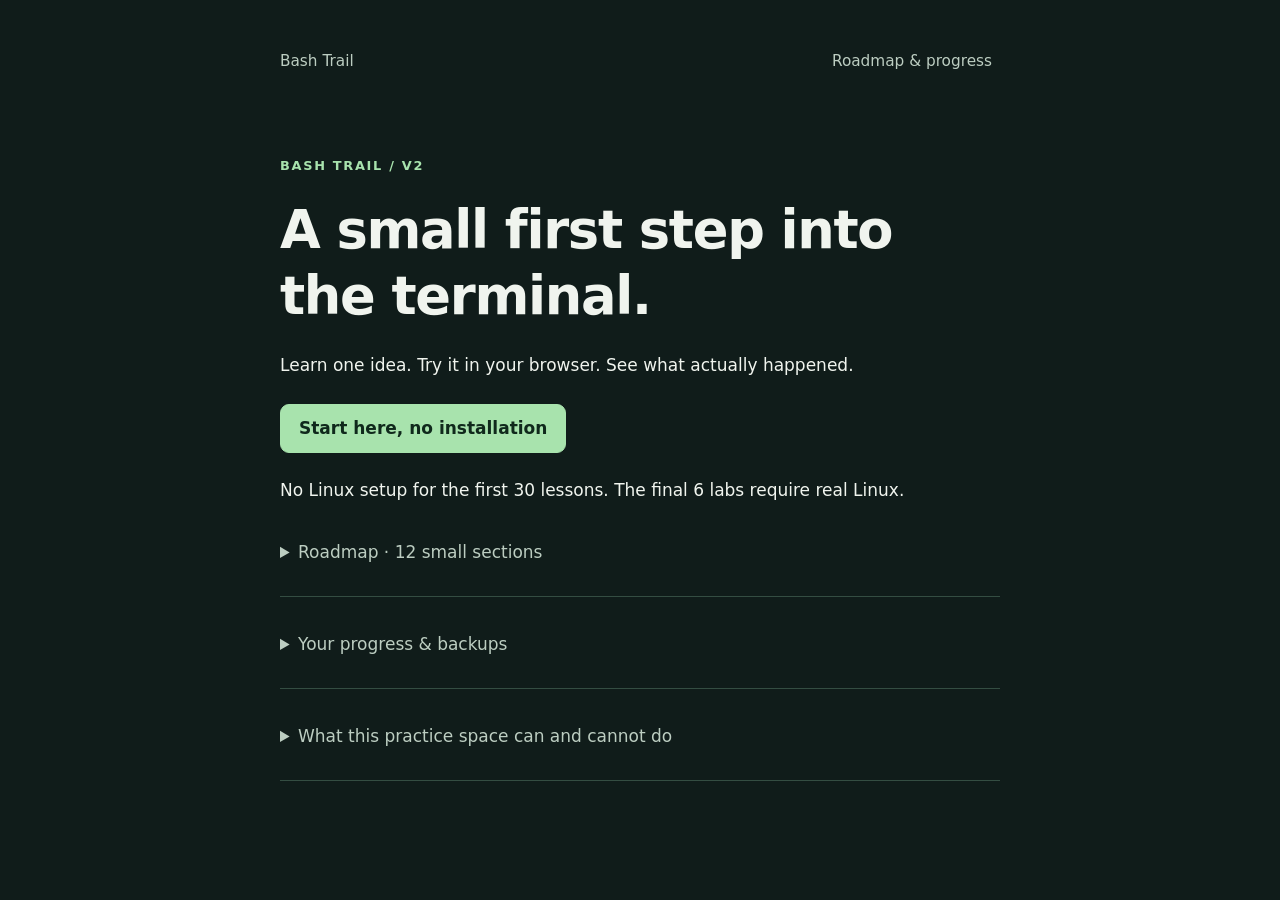
==== commit 1add0a98: "Publish beginner-first Bash Trail with executable practice" ====
--- a/index.html
+++ b/index.html
@@ -1,357 +1,2 @@
 <!doctype html>
-<html lang="en">
-<head>
-<meta charset="utf-8">
-<meta name="viewport" content="width=device-width, initial-scale=1, viewport-fit=cover">
-<meta name="theme-color" content="#101715">
-<meta name="description" content="A calm, challenge-led Bash course. Learn in your terminal; read, reflect and quiz anywhere.">
-<title>Bash Trail — a practical field guide</title>
-<style>:root{color-scheme:dark;--bg:#101715;--panel:#161f1c;--surface:#1a2521;--line:#34463c;--ink:#eef1e9;--muted:#b2c0b5;--green:#a9d4ad;--deep:#203d2b;--warning:#e4c58f;font-family:ui-sans-serif,system-ui,-apple-system,BlinkMacSystemFont,"Segoe UI",sans-serif;font-size:17px;line-height:1.65}*{box-sizing:border-box}body{margin:0;background:var(--bg);color:var(--ink)}a{color:var(--green);text-underline-offset:.24em}button,input,textarea{font:inherit}button,.button{display:inline-flex;align-items:center;justify-content:center;min-height:48px;padding:.6rem 1rem;border:1px solid var(--line);border-radius:8px;background:var(--surface);color:var(--ink);font-weight:600;cursor:pointer;text-decoration:none;gap:.4rem}button:hover,.button:hover{background:#25372c;border-color:var(--green)}button:disabled{opacity:.65;cursor:default}.primary{background:var(--green);color:#122419;border-color:var(--green)}.primary:hover{background:#c0e4c3;color:#122419}.secondary{background:transparent}.danger{color:#efbab0}a,button,input,textarea,summary{touch-action:manipulation}:focus-visible{outline:3px solid var(--green);outline-offset:4px}.skip{position:fixed;left:1rem;top:-8rem;background:var(--green);color:#101715;padding:.7rem;z-index:100}.skip:focus{top:1rem}.site-header{height:100px;max-width:1240px;margin:auto;padding:1.25rem 2rem;border-bottom:1px solid var(--line);display:flex;align-items:center;justify-content:space-between;gap:1rem}.brand{display:flex;align-items:center;gap:.8rem;text-decoration:none;color:var(--ink);font-size:1.1rem;font-weight:650;line-height:1.3;min-height:48px}.brand-mark{display:grid;place-items:center;width:42px;height:42px;background:var(--deep);border:1px solid #466b4d;border-radius:10px;color:var(--green);font-family:ui-monospace,monospace;font-size:1.1rem}.brand-caption{display:block;color:var(--muted);font-size:.57rem;letter-spacing:.15em;margin-top:.25rem}.local-badge{font-size:.75rem;color:var(--muted)}.layout{display:flex;max-width:1200px;margin:auto;gap:3rem;padding:2rem}.site-nav{width:165px;flex:none;position:sticky;top:2rem;align-self:flex-start;display:grid;gap:.5rem}.site-nav a{display:flex;align-items:center;gap:.8rem;min-height:48px;padding:.6rem .8rem;border-radius:8px;text-decoration:none;color:var(--muted);font-size:.9rem}.site-nav a[aria-current=page]{background:var(--deep);color:var(--green)}.content{min-width:0;width:100%;max-width:760px}.course-meter{padding:0 0 2.5rem}.meter-label{display:flex;justify-content:space-between;gap:.5rem;color:var(--muted);font-size:.72rem}progress{width:100%;height:5px;border:0;border-radius:5px;display:block;margin-top:.55rem;accent-color:var(--green);background:var(--line)}progress::-webkit-progress-bar{background:var(--line);border-radius:5px}progress::-webkit-progress-value{background:var(--green);border-radius:5px}progress::-moz-progress-bar{background:var(--green);border-radius:5px}h1,h2,h3,p{margin-top:0}h1,h2,h3{line-height:1.2;letter-spacing:-.025em}h1{font-size:clamp(1.9rem,4.6vw,2.75rem);font-weight:600;max-width:680px;margin-bottom:1rem}h2{font-size:1.25rem;font-weight:600;margin-bottom:1rem}h3{font-size:1.05rem}.eyebrow{font-size:.7rem;color:var(--green);text-transform:uppercase;letter-spacing:.17em;font-weight:650;margin-bottom:.85rem}.lead{font-size:1.05rem;color:var(--muted);max-width:640px}.muted,.meta{color:var(--muted)}.meta,.small{font-size:.8rem}.panel{border:1px solid var(--line);background:var(--panel);padding:1.5rem;border-radius:12px;margin:1.7rem 0}.resume-panel{border-left:3px solid var(--green)}.resume-panel h2{font-size:1.35rem}.resume-panel p{margin-bottom:1.1rem}.section-list{border-top:1px solid var(--line);margin:1.5rem 0 2.5rem}.section-link{display:grid;grid-template-columns:2rem 1fr auto;gap:.8rem;padding:1.25rem .2rem;border-bottom:1px solid var(--line);text-decoration:none;color:var(--ink);align-items:start}.section-link:hover .row-title{color:var(--green)}.section-number{font-family:ui-monospace,monospace;color:var(--muted);font-size:.8rem;margin-top:.2rem}.row-title{display:block;font-size:1rem;font-weight:600}.row-summary{display:block;font-size:.8rem;color:var(--muted);margin-top:.3rem}.row-count{font-size:.75rem;white-space:nowrap;color:var(--muted);padding-top:.25rem}.section-label{display:flex;justify-content:space-between;gap:.7rem;align-items:center}.tag{display:inline-block;font-size:.7rem;color:var(--green);background:var(--deep);padding:.15rem .55rem;border-radius:5px;white-space:nowrap}.breadcrumb{display:inline-flex;align-items:center;min-height:44px;font-size:.8rem;margin-bottom:1rem}.mission-list{list-style:none;margin:1.5rem 0;padding:0}.mission-list li{border-top:1px solid var(--line)}.mission-list a{min-height:64px;display:flex;align-items:center;justify-content:space-between;gap:1rem;padding:1rem .1rem;text-decoration:none;color:var(--ink)}.mission-list a:hover{color:var(--green)}.mission-list li:last-child{border-bottom:1px solid var(--line)}.prose{white-space:pre-wrap;overflow-wrap:anywhere}.work-block{margin:2.3rem 0}.work-block ul,.work-block ol{padding-left:1.4rem}.work-block li{margin-bottom:.7rem}.research-link{display:inline-block;min-height:44px;padding:.35rem 0;overflow-wrap:anywhere}.note{padding:.8rem 1rem;border-left:2px solid var(--line);color:var(--muted);font-size:.85rem}.warning{border-color:var(--warning);color:var(--warning)}fieldset{min-width:0;border:0;padding:0;margin:1.8rem 0}legend{font-weight:600;margin-bottom:.7rem;padding:0;max-width:100%;overflow-wrap:anywhere}.option,.check{display:flex;align-items:flex-start;gap:.8rem;min-height:48px;padding:.75rem 1rem;border:1px solid var(--line);border-radius:8px;cursor:pointer;margin:.5rem 0}.option:has(input:checked),.check:has(input:checked){background:var(--deep);border-color:#6b9573}.option input,.check input{width:20px;height:20px;flex:none;accent-color:var(--green);margin:.22rem 0 0}.option span,.check span{overflow-wrap:anywhere}.quiz{border-top:1px solid var(--line);padding-top:2rem;margin-top:2.5rem}.feedback{margin:1rem 0;color:var(--warning)}.feedback:empty{display:none}.feedback.passed{color:var(--green)}textarea{width:100%;display:block;min-height:170px;background:var(--panel);color:var(--ink);border:1px solid var(--line);border-radius:8px;padding:.9rem;resize:vertical;line-height:1.65}label[for=scratch-notes]{display:block;font-weight:600;margin-bottom:.6rem}.actions{display:flex;gap:.7rem;align-items:center;flex-wrap:wrap;margin:1.2rem 0}.next-step{border-top:1px solid var(--line);padding-top:1rem;margin-top:2rem}details{border-top:1px solid var(--line);padding:.5rem 0}summary{min-height:48px;cursor:pointer;padding:.5rem .2rem;color:var(--ink)}details p,details ul{font-size:.85rem;color:var(--muted)}.hints-list{padding-left:1.4rem}.hints-list li{margin:.9rem 0}.backup-file{display:block;min-height:48px;max-width:100%;margin:.6rem 0;color:var(--muted)}input[type=file]::file-selector-button{font:inherit;padding:.6rem .8rem;background:var(--surface);color:var(--ink);border:1px solid var(--line);border-radius:6px;min-height:48px;margin-right:.8rem}footer{border-top:1px solid var(--line);margin:3rem 0 1rem;padding-top:1.3rem;color:var(--muted);font-size:.75rem}footer p{margin-bottom:.4rem}.save-warning{color:var(--warning)}.sr-only{position:absolute;width:1px;height:1px;padding:0;margin:-1px;overflow:hidden;clip:rect(0,0,0,0);white-space:nowrap;border:0}.noscript{padding:2rem}main:focus{outline:none}main h1:focus{outline:none}.complete-mark{color:var(--green)}@media(max-width:760px){.site-header{height:88px;padding:1rem 1.2rem}.local-badge{display:none}.layout{padding:1.5rem 1.2rem 6.5rem;display:block}.site-nav{position:fixed;bottom:0;top:auto;left:0;width:100%;z-index:20;display:flex;justify-content:space-around;gap:.35rem;border-top:1px solid var(--line);padding:.45rem .6rem calc(.45rem + env(safe-area-inset-bottom));background:#101715f5;backdrop-filter:blur(12px)}.site-nav a{justify-content:center;gap:.45rem;flex:1;font-size:.8rem;padding:.55rem .35rem;min-height:48px}.content{margin:auto}.course-meter{padding-bottom:2rem}.panel{padding:1.1rem}.section-link{grid-template-columns:1.5rem 1fr auto;gap:.5rem}.row-count{font-size:.7rem}.row-summary{font-size:.77rem}h1{font-size:2rem}.option,.check{padding:.8rem}.actions>*{flex-grow:1}.actions>input{flex-grow:0}footer{margin-top:2.5rem}}@media(prefers-reduced-motion:reduce){*,*::before,*::after{scroll-behavior:auto!important;animation:none!important;transition:none!important}}@media print{.site-nav,.site-header,.course-meter,footer{display:none}.layout{padding:0}.content{max-width:none}body{background:white;color:black}.panel{background:white}.muted,.meta{color:#333}}
-</style>
-</head>
-<body>
-<a class="skip" id="skip-link" href="#main">Skip to content</a>
-<header class="site-header"><a class="brand" href="#/" aria-label="Bash Trail home"><span class="brand-mark" aria-hidden="true">&gt;_</span><span>Bash Trail<span class="brand-caption">THE PRACTICAL FIELD GUIDE</span></span></a><span class="local-badge">Local-first · no account</span></header>
-<div class="layout">
-<nav class="site-nav" aria-label="Main navigation"><a href="#/" data-nav="course"><span aria-hidden="true">▤</span> Course</a><a href="#/resume" data-nav="resume"><span aria-hidden="true">↗</span> Resume</a><a href="#/backup" data-nav="backup"><span aria-hidden="true">↓</span> Backup</a></nav>
-<div class="content"><div class="course-meter"><div class="meter-label"><span id="progress-label">Your trail</span><span id="progress-count">0%</span></div><progress id="course-progress" max="100" value="0" aria-labelledby="progress-label progress-count">0%</progress></div><main id="main" tabindex="-1"></main><footer><p>Read here. Build in your own Bash terminal.</p><p id="save-status" role="status" aria-live="polite"></p></footer></div>
-</div>
-<div id="announcer" class="sr-only" role="status" aria-live="polite" aria-atomic="true"></div>
-<noscript><p class="noscript">JavaScript is needed for local progress, navigation and quizzes. Nothing runs in a shell on this page.</p></noscript>
-<script id="course-data" type="application/json">{"title":"Bash Trail: From First Shell to Safe Python Integration","version":"1.0.0","setup":["Plan several weeks of practice, not instant mastery. Complete the missions in order, repeat failed cases, and keep a learning journal. The minutes on a mission are an initial work-session estimate, not a mastery promise; research and repeated tests take additional time.","Use a Linux environment with Bash 5 or newer and Python 3.10 or newer, plus standard text utilities. Confirm the actual running shell and interpreter versions rather than assuming your terminal application chooses them. No paid packages or third-party Python dependencies are required.","On Windows, use a Linux distribution in WSL or a trusted remote Linux account. Follow Microsoft's WSL installation documentation at https://learn.microsoft.com/en-us/windows/wsl/install if needed; installation may require administrator approval, but course exercises do not.","macOS commonly includes Bash 3.2 and BSD utilities. Use a separately installed Bash 5+ or a Linux environment for consistent results. Associative arrays are unavailable in Bash 3.2, and utility flags can differ. Do not change your system shell merely to complete this course.","A phone can display lessons, hints, and quizzes. Actual practice requires your own Linux terminal or a trusted remote shell, possibly accessed from the phone. This browser is not a Bash interpreter: quiz results do not establish that your programs work.","Choose an absolute, user-owned workspace ending in bash-trail-lab. Create a separate directory for every mission and keep all fixtures, outputs, temporary files, and test evidence there. Keep filenames with spaces exactly as specified. Write your own commands and programs; this curriculum contains contracts and concepts, not solution code.","Fixture notation is data: a displayed \\n means one newline, \\t means one tab, and an empty string means zero bytes unless stated otherwise. Text is UTF-8. Expected text outputs end in one newline unless explicitly described as empty. Where a filename includes \\n, that notation denotes a real newline in the name, not two characters.","For comparisons involving ordering, use the C locale in the test environment. JSON is compared by parsed values, not whitespace or object-key order, unless a mission explicitly requires byte stability. Arrays remain ordered. Record stdout, stderr, and process exit status separately after each run.","For every mission, create test-notes.md listing the fixture, observed stdout, observed stderr, exit status, and pass/fail for each check. Section exams are knowledge checks; rerun the section's practical fixtures before advancing. No browser control can execute or certify these shell checks."],"safety":["Work as an ordinary user with least privilege. Do not use administrator elevation, system directories, real credentials, production data, or another person's files. Back up anything valuable before shell practice.","Never download and execute a script or pipe fetched content into an interpreter. Read official documentation; type and review your own local programs. Do not install a dependency just because an error message or web page suggests it.","Do not use eval, build shell commands from data, or use Python subprocess with shell=True. Pass arguments as distinct values, preserve boundaries, and treat JSON as structured data rather than text to interpolate into shell syntax.","Quote expansions that represent individual paths or arguments. Account for leading hyphens, whitespace, wildcard characters, and newlines. Do not parse a directory listing as a filename protocol. Use end-of-options handling where the target utility supports it.","Preview file operations before applying them. Never perform recursive cleanup on an unchecked or empty path. Cleanup must target only a private directory created by the current run; a dry run must not make application-data changes.","Treat exit status, stdout, and stderr as independent parts of an interface. A nonzero status may mean an expected condition such as no search matches, not necessarily a crash. Capture status before another operation replaces it.","pipefail changes pipeline status but does not roll back side effects. errexit has contextual exceptions and is not a proof of correctness. Validate inputs and handle expected failures explicitly; never describe strict-mode flags as a complete safety system.","Signals and cleanup need tests. Traps cannot handle every termination, including SIGKILL. Debug traces can reveal arguments or secrets; use synthetic data and keep traces separate from machine-readable output.","These exercises are for cooperative, user-owned sandboxes, not hostile multi-user filesystem security. Path checks alone do not eliminate symlink races. Document this boundary rather than promising confinement against concurrent attackers."],"sections":[{"id":"s01","title":"Orientation, help, and a real sandbox","summary":"Learn what a shell does, distinguish tools from terminal windows, navigate a disposable workspace, and collect evidence rather than guessing.","exam":[{"prompt":"Which evidence best establishes the Bash version used for a practice session?","options":["Version information from the running Bash process","The color scheme of the terminal window","The name of the laptop operating system alone","A browser quiz completion badge"],"correct":0,"clue":"Separate the terminal application, the operating system, and the interpreter actually running."},{"prompt":"A file operation is about to use a relative path. What determines its starting location?","options":["The newest directory in the file manager","The process's current working directory","The directory containing the browser page","The home directory in every case"],"correct":1,"clue":"Review the distinction between absolute and relative path resolution."},{"prompt":"You passed every section quiz on a phone. What practical evidence is still missing?","options":["A screenshot of the quiz score","A faster internet connection","Observed runs against the shell fixtures","A subscription to a terminal theme"],"correct":2,"clue":"Recall which environment can actually execute your local programs."}],"missions":[{"id":"s01m01","title":"Identify your tools without changing the machine","minutes":45,"brief":"Start a real Linux shell as an ordinary user. In your chosen bash-trail-lab workspace, create environment.txt with exactly six labeled lines, in this order: platform=, shell=, bash_major=, python=, workspace=, privileged=. Fill platform with Linux, shell with bash, bash_major with the observed major version, python with the observed full Python version number, workspace with your actual absolute workspace path, and privileged with no. Stop and resolve prerequisites if these observations are not true; do not invent values. This is an evidence file, not a portable hardware fingerprint.","deliverables":["environment.txt containing the six observed fields and no credentials or unrelated environment variables.","test-notes.md recording how you distinguished the terminal application from Bash, verified Bash 5+ and Python 3.10+, and confirmed ordinary-user access."],"research":[{"label":"GNU Bash: What is Bash?","url":"https://www.gnu.org/software/bash/manual/html_node/What-is-Bash_003f.html"},{"label":"Python tutorial","url":"https://docs.python.org/3/tutorial/"}],"hints":["Find out which component displays text and which component interprets your input.","Use version and shell-identity information from the running tools, not the terminal's branding.","Collect only the six requested facts. If a prerequisite fails, change the practice environment rather than editing the evidence to look compliant."],"checks":["Read the file back: exactly six nonempty labeled lines in the required order.","Compare recorded versions with fresh observations from the same practice shell.","Confirm the workspace belongs to you and no administrator elevation was used.","Record real observations locally; the browser cannot validate this file."],"quiz":[{"prompt":"Which description fits a terminal emulator?","options":["A guarantee that Bash 5 is installed","A Python package manager","A replacement for file permissions","An interface that exchanges input and output with running programs"],"correct":3,"clue":"Think about the boundary between displaying a session and interpreting shell language."},{"prompt":"A prerequisite version is too old. What is a sound response?","options":["Move to a compatible practice environment and recheck","Change the version number in the evidence file","Run all exercises as administrator","Assume newer documentation applies without checking"],"correct":0,"clue":"Evidence should describe the environment you actually use."}]},{"id":"s01m02","title":"Navigate a small workspace","minutes":45,"brief":"Inside this mission's directory, build a project directory containing notes, data, and outputs subdirectories. Create notes/map.txt with the data HOME BASE followed by a newline, and data/sample.txt with the data red followed by a newline. From notes, reach data using a relative path, then reach outputs using an absolute path. Finish in the project directory. Write route.txt with exactly these four lines of data: project/notes, project/data, project/outputs, project. These are labels for the locations you must actually visit, not literal absolute paths.","deliverables":["The specified directory tree and two fixture files, with no files outside the mission workspace.","route.txt containing the four location labels in order.","test-notes.md containing your observed working directory at each stop and the distinction between the relative and absolute moves."],"research":[{"label":"Bash builtins and directory navigation","url":"https://www.gnu.org/software/bash/manual/html_node/Bourne-Shell-Builtins.html"},{"label":"GNU file utilities manual","url":"https://www.gnu.org/software/coreutils/manual/html_node/index.html"}],"hints":["Draw the directory tree before moving around it.","A relative path is interpreted from your current location; an absolute path has a fixed starting point.","Check your location immediately after each move. Do not infer it from what a prompt happens to display."],"checks":["Read both fixture files and verify their exact text and final newline.","Confirm notes, data, and outputs are siblings inside project.","Use recorded observations to prove the second move used an absolute path.","Confirm your final working directory is project and route.txt has four lines."],"quiz":[{"prompt":"Two shells start in different directories and receive the same relative path. What can happen?","options":["Relative paths always refer to home","They can resolve to different locations","Both shells must terminate","The path becomes absolute automatically"],"correct":1,"clue":"Consider what information a relative path leaves implicit."},{"prompt":"Which observation is most useful immediately after changing directory?","options":["The last browser URL","The screen's font size","The shell's actual working directory","The newest filename anywhere in home"],"correct":2,"clue":"Check the process state that controls subsequent relative paths."}]},{"id":"s01m03","title":"Use help and observe status","minutes":60,"brief":"Research the Bash directory-changing builtin and one external file-copy utility without copying a complete tutorial command sequence. Create evidence.txt with four labeled records: builtin_source= followed by the help source consulted, external_source= followed by its manual source, existing_status= followed by the observed status when entering an existing empty directory, and missing_status= followed by the observed status when attempting to enter a nonexistent child named definitely-absent. The existing attempt must succeed; the missing attempt must fail and leave the working directory unchanged. Record the failed attempt's stderr separately in missing.err. Do not require its wording to match another operating system.","deliverables":["evidence.txt with all four records and actual numeric statuses.","missing.err containing the failed operation's diagnostic, plus test-notes.md identifying which researched tool is a builtin and which is external."],"research":[{"label":"Bash-specific builtins and help","url":"https://www.gnu.org/software/bash/manual/html_node/Bash-Builtins.html"},{"label":"Bash builtin status behavior","url":"https://www.gnu.org/software/bash/manual/html_node/Bourne-Shell-Builtins.html"}],"hints":["A builtin's documentation may be available inside Bash even when there is no separate executable.","Observe the status immediately after each operation; later work can replace it.","Compare working directories before and after failure, and capture the diagnostic separately from ordinary output."],"checks":["Verify the success status is zero and the failure status is nonzero, without assuming a specific nonzero value.","Confirm the failed navigation did not change your location.","Confirm missing.err is nonempty and contains no secret environment information.","Use your local evidence, not the quiz result, to decide whether the mission passes."],"quiz":[{"prompt":"Why record an operation's exit status immediately?","options":["Statuses are encrypted after one second","Only failures have statuses","The browser clears them","A later operation can replace the status being observed"],"correct":3,"clue":"Review the lifetime of the shell's most recent status value."},{"prompt":"What does a zero exit status conventionally mean?","options":["The operation reports success","The operation printed no text","The operation used no files","The operation had administrator access"],"correct":0,"clue":"Separate a program's result convention from its output and privileges."}]}]},{"id":"s02","title":"Safe files, quoting, and globs","summary":"Preserve argument boundaries, distinguish patterns from literal names, and preview narrowly scoped file operations.","exam":[{"prompt":"A variable contains the path field notes.txt. What must the caller preserve?","options":["Two arguments, one per word","One argument containing the entire path","Only the first word","An implicit wildcard around both words"],"correct":1,"clue":"Think about argument boundaries rather than the appearance of printed text."},{"prompt":"Why is a displayed directory listing a poor machine protocol for arbitrary names?","options":["All names are ASCII","Directories cannot contain empty files","Names can contain whitespace and newlines","Listing always changes file content"],"correct":2,"clue":"Consider whether line and word boundaries reliably identify file boundaries."},{"prompt":"A utility supports an end-of-options marker. What problem can it help address?","options":["Missing backups","Every symlink race","Invalid file contents","A filename being interpreted as an option"],"correct":3,"clue":"Review how option parsers treat a leading hyphen in an argument."}],"missions":[{"id":"s02m01","title":"Preserve awkward names","minutes":60,"brief":"Create an incoming directory with three regular files: field notes.txt containing alpha\\n, -draft.txt containing beta\\n, and star*.txt containing gamma\\n. Copy each to an archive directory with its name and contents unchanged. Leave incoming untouched. Write inventory.txt as exactly three lines, in this order: -draft.txt, field notes.txt, star*.txt. In this fixture the asterisk is part of the literal filename, not an instruction to match other files.","deliverables":["incoming and archive containing the same three names and byte-identical contents.","inventory.txt with the exact three name lines, and test-notes.md describing how argument and option boundaries were preserved."],"research":[{"label":"Bash quoting","url":"https://www.gnu.org/software/bash/manual/html_node/Quoting.html"},{"label":"ShellCheck: word splitting and globbing","url":"https://www.shellcheck.net/wiki/SC2086"}],"hints":["A space, a leading hyphen, and a wildcard character create different risks.","Decide which text is a literal path before you let the shell expand anything.","Check both the shell's argument boundaries and the receiving utility's option parsing; fixing one does not automatically fix the other."],"checks":["Count three regular files in each directory and compare each pair by bytes.","Confirm there is no accidental file named field or notes.txt.","Confirm the name star*.txt retains its literal asterisk.","Repeat with archive empty again, without changing or deleting incoming."],"quiz":[{"prompt":"What is the intended meaning of star*.txt in this fixture?","options":["One literal filename","Every text file in the workspace","A request to delete matching files","Two arguments separated at the asterisk"],"correct":0,"clue":"Read the fixture contract before choosing expansion behavior."},{"prompt":"Why can quoting alone be insufficient for a path beginning with a hyphen?","options":["Quoting removes all hyphens","The receiving program may still interpret an argument as an option","Quoted arguments cannot name files","Only Python can open such a path"],"correct":1,"clue":"The shell and the called program perform different kinds of parsing."}]},{"id":"s02m02","title":"Compare glob policies","minutes":60,"brief":"Build cases/populated with a.txt, b.txt, .hidden.txt, and memo.md, all empty; build cases/empty with no files. For each directory, investigate a pattern selecting non-hidden names ending in .txt under default Bash settings and under nullglob. Do not treat the resulting words as real files until you understand them. Create observations.txt with four lines: populated-default=2, populated-nullglob=2, empty-default=1-literal-pattern, empty-nullglob=0. Record the observed argument values in test-notes.md. Start a fresh shell or restore the original option state afterward.","deliverables":["The two fixture directories and observations.txt with the four exact records.","test-notes.md explaining why .hidden.txt is excluded and why the unmatched pattern case must not trigger a file operation."],"research":[{"label":"Bash filename expansion","url":"https://www.gnu.org/software/bash/manual/html_node/Filename-Expansion.html"}],"hints":["A pattern can produce zero, one, or multiple words depending on shell policy.","Investigate the treatment of leading dots separately from the treatment of no matches.","Inspect the expanded argument count before any copy or removal. Compare shell option state before and after the experiment."],"checks":["Observe two matches, not three, in populated under both requested policies.","Observe a retained literal pattern under default no-match behavior.","Observe zero arguments under nullglob in empty.","Confirm no fixture was modified and no option change leaked into later practice."],"quiz":[{"prompt":"Under default Bash settings, what can an unmatched filename pattern become?","options":["A fatal error in all contexts","Every hidden file","The unchanged pattern word","The parent directory"],"correct":2,"clue":"Compare the documented default no-match policy with optional policies."},{"prompt":"Why explicitly restore a shell option after an experiment?","options":["Options are saved inside every text file","It makes filenames shorter","It installs Bash updates","Later operations may depend on a different expansion policy"],"correct":3,"clue":"Think about state that survives from one interactive operation to the next."}]},{"id":"s02m03","title":"Preview a reversible archive","minutes":75,"brief":"Create inbox with old report.txt containing OLD\\n, keep.txt containing KEEP\\n, and .private.txt containing PRIVATE\\n. Your task is a manual, reviewed archive operation, not yet a script: select only old report.txt, record preview.txt as the single line MOVE old report.txt -> archive/old report.txt, then move that one file into archive. Restore it to inbox afterward. No deletion is allowed. If archive/old report.txt already exists, stop rather than overwrite it. Run the collision case with destination content EXISTING\\n and preserve both originals.","deliverables":["preview.txt, an archive directory, and the restored three-file inbox.","test-notes.md recording the normal move, restoration, collision refusal, and byte comparisons."],"research":[{"label":"GNU file operations","url":"https://www.gnu.org/software/coreutils/manual/html_node/index.html"},{"label":"Bash quoting","url":"https://www.gnu.org/software/bash/manual/html_node/Quoting.html"}],"hints":["Choose an exact source and exact destination before performing the operation.","A preview is useful only if it describes the same scope you later apply.","Check collision behavior before moving anything; a convenient default is not necessarily your intended overwrite policy."],"checks":["After restoration, all three inbox files have their original names and contents.","The normal operation changed only the selected file's location.","The collision test preserved both OLD and EXISTING contents and was recorded as refused.","No recursive deletion, administrator access, or operation outside the mission directory occurred."],"quiz":[{"prompt":"What should happen when this mission's destination already exists?","options":["Refuse the move and preserve both files","Overwrite it silently","Delete the whole archive","Merge both byte streams automatically"],"correct":0,"clue":"Review the operation's collision contract, not just a tool's default behavior."},{"prompt":"Which makes a preview useful as a safety step?","options":["It contains a motivational message","It accurately describes the exact operation and target scope","It runs after the irreversible action","It hides filenames with spaces"],"correct":1,"clue":"Compare what was reviewed with what will actually change."}]}]},{"id":"s03","title":"Streams, pipelines, search, and text","summary":"Build explicit text contracts, handle no-match search outcomes, and understand what pipeline status does and does not tell you.","exam":[{"prompt":"Which interface is appropriate for a machine-readable report and human diagnostics?","options":["Mix both indiscriminately on stdout","Write diagnostics inside every data field","Keep report data on stdout and diagnostics on stderr","Discard all failure information"],"correct":2,"clue":"Think about the consumer that expects only the report format."},{"prompt":"What does enabling pipefail fail to provide?","options":["A change to pipeline status rules","Visibility of some earlier pipeline failures","A nonzero result for an earlier failing stage when applicable","Automatic rollback of files already written"],"correct":3,"clue":"Separate reporting a failure from undoing side effects."},{"prompt":"A search utility documents status 1 as no matches and status 2 as an error. What should a caller do?","options":["Distinguish the documented outcomes explicitly","Treat both as successful matches","Assume all nonzero statuses mean missing software","Ignore status whenever stdout is empty"],"correct":0,"clue":"The meaning of a nonzero value belongs to the particular tool's contract."}],"missions":[{"id":"s03m01","title":"Separate records from diagnostics","minutes":60,"brief":"Prepare records.txt containing oak\\npine\\n and leave missing.txt absent. Perform a single file-reading operation with records.txt first and missing.txt second, capturing stdout in records.out and stderr in records.err. Expected stdout is exactly oak\\npine\\n even though the overall operation fails. Expected stderr is nonempty and refers to missing.txt; its exact prose is not fixed. Repeat using records.txt alone: identical stdout, empty stderr, zero status. Do not merge streams.","deliverables":["records.txt, records.out, records.err, and separate evidence for the successful rerun.","test-notes.md showing stdout, stderr, and status independently for both cases."],"research":[{"label":"Bash redirections","url":"https://www.gnu.org/software/bash/manual/html_node/Redirections.html"},{"label":"GNU file-reading tools","url":"https://www.gnu.org/software/coreutils/manual/html_node/index.html"}],"hints":["A program can produce useful output and still report a failure.","Identify the standard stream intended for ordinary data and the one intended for diagnostics.","Capture the streams separately from the start; trying to separate merged text afterward loses information."],"checks":["Compare records.out byte-for-byte with the two fixture lines.","Confirm the mixed existing/missing case has nonzero status and a nonempty diagnostic stream.","Confirm the existing-only case has zero status and empty stderr.","Keep diagnostics out of records.out in both cases."],"quiz":[{"prompt":"Can a failing file-reading operation have useful stdout?","options":["No, failure erases all output","Yes, earlier inputs may already have been read","Only with administrator privileges","Only if stderr is empty"],"correct":1,"clue":"Think about processing multiple inputs in order."},{"prompt":"Why not mix stderr into records.out here?","options":["stderr cannot contain text","Redirection changes file permissions automatically","The consumer expects only fixture records","Nonzero status prevents redirection"],"correct":2,"clue":"Revisit the contract for the output file's contents."}]},{"id":"s03m02","title":"Search literal text and count outcomes","minutes":75,"brief":"Create events.txt with these five lines: INFO boot, WARN disk.full, INFO diskXfull, WARN disk.full, ERROR stop. Find lines containing the literal text disk.full, then produce summary.txt containing exactly 2 WARN disk.full followed by a newline; the leading 2 is a count, with exactly one space before WARN. No regular-expression interpretation of the dot is allowed. Also test the literal text absent: produce an empty match file and record the documented no-match status. Test a nonexistent input separately and record an error status, not a no-match result.","deliverables":["events.txt, matches.txt containing exactly the two WARN disk.full lines, and summary.txt with the one normalized count line.","test-notes.md recording matched, no-match, and missing-input outcomes as three distinct cases."],"research":[{"label":"GNU grep: matching and exit status","url":"https://www.gnu.org/software/grep/manual/grep.html"},{"label":"GNU text utilities","url":"https://www.gnu.org/software/coreutils/manual/html_node/index.html"}],"hints":["Decide whether the search term is a literal string or a pattern language.","Count duplicate complete lines after selection, and normalize formatting deliberately.","Inspect the search tool's own status before adding more pipeline stages that could hide it."],"checks":["The INFO diskXfull line never appears in matches.txt.","summary.txt is exactly one line with count 2 and no padding before it.","The absent-text case has empty matches and the documented no-match status.","The missing-input case has a diagnostic and an error status, distinguished from no matches."],"quiz":[{"prompt":"Why can disk.full match diskXfull in a pattern-based search?","options":["The input file changes automatically","Whitespace is always ignored","Search tools reverse strings","A dot can have special meaning in the pattern language"],"correct":3,"clue":"Compare literal search with regular-expression metacharacters."},{"prompt":"What should the absent-text test prove?","options":["No matches is distinguished from an input error","Every empty output is a crash","The input must be deleted","Diagnostics belong in the match file"],"correct":0,"clue":"Review the search utility's documented outcome categories."}]},{"id":"s03m03","title":"Audit pipeline status and text assumptions","minutes":90,"brief":"Create scores.tsv with four tab-separated records, no header: amy\\t7, bo\\t2, amy\\t5, cy\\t2. Produce ranked.tsv with exactly amy\\t12, bo\\t2, cy\\t2 on separate lines, sorted by descending numeric total then ascending name under the C locale. This fixture has simple single-word names; do not claim it is a general CSV parser. Separately investigate a two-stage pipeline whose first stage reads an absent file and whose second stage counts input lines successfully. Record pipeline status with pipefail disabled and enabled, plus the two individual stage statuses captured immediately. Show that a created output file can still exist after pipeline failure.","deliverables":["scores.tsv and ranked.tsv with the exact totals and ordering.","pipeline-notes.txt containing both option states, both stage-status pairs, overall statuses, and whether the counting output file exists.","test-notes.md explaining why pipeline success is not equivalent to every stage succeeding."],"research":[{"label":"Bash pipelines","url":"https://www.gnu.org/software/bash/manual/html_node/Pipelines.html"},{"label":"Bash set options","url":"https://www.gnu.org/software/bash/manual/html_node/The-Set-Builtin.html"}],"hints":["Separate record parsing, accumulation, and final ordering into distinct responsibilities.","Use numeric ordering for totals and an explicit secondary key for ties.","Pipeline status and per-stage status are different observations. Capture them before another operation changes the evidence; neither observation reverses redirection side effects."],"checks":["amy totals 12; bo and cy tie at 2 and appear in name order.","Tabs remain delimiters in ranked.tsv, with no decorative headings.","The failing first stage is visible in the stage statuses under both policies.","Record a successful final stage, changed overall pipeline status under pipefail, and an output file that was not rolled back.","Restore the original shell option state after the experiment."],"quiz":[{"prompt":"Without pipefail, which stage normally determines a foreground pipeline's status?","options":["The stage with the longest name","The last stage","The first stage unconditionally","The stage that printed the most bytes"],"correct":1,"clue":"Review the default pipeline status rule separately from per-stage observations."},{"prompt":"Why specify a secondary sort key?","options":["It makes text numeric","It removes all duplicates","It makes equal-total ordering reproducible","It repairs malformed input automatically"],"correct":2,"clue":"Think about the two records whose totals are equal."}]}]},{"id":"s04","title":"Scripts, arguments, and decisions","summary":"Define small command-line interfaces with explicit validation, documented statuses, and predictable stdout and stderr.","exam":[{"prompt":"What distinguishes an omitted argument from an explicitly empty argument?","options":["They always have identical argument counts","An empty argument is removed by the operating system","Only filenames can be empty","An empty argument still occupies an argument position"],"correct":3,"clue":"Separate the number of argument values from the length of each value."},{"prompt":"When should a script validate an output-affecting argument?","options":["Before making application-data changes","Only after writing all output files","Only when stdout is a terminal","Never if it has a shebang"],"correct":0,"clue":"Consider what can still be avoided before a side effect occurs."},{"prompt":"What does a shebang primarily identify when a script is executed directly?","options":["The script author's username","The interpreter to use","The directory to delete on failure","The expected quiz score"],"correct":1,"clue":"Distinguish how a script starts from what its body does."}],"missions":[{"id":"s04m01","title":"Build a one-argument greeting interface","minutes":75,"brief":"Write greet.sh for Bash. Exactly one nonempty argument is accepted as a display name; spaces inside it must be preserved. For the data argument Ada Lovelace, stdout is exactly Hello, Ada Lovelace! followed by a newline, stderr is empty, and status is 0. Zero arguments, two arguments, and one empty argument each produce empty stdout, exactly usage: greet.sh NAME on stderr, and status 2. A name consisting of two spaces is nonempty and must be preserved. Do not interpret the name as shell syntax.","deliverables":["greet.sh with an intentional Bash interpreter declaration and argument validation.","test-notes.md covering the valid spaced name, missing argument, extra argument, empty argument, and two-space argument."],"research":[{"label":"Bash shell parameters","url":"https://www.gnu.org/software/bash/manual/html_node/Shell-Parameters.html"},{"label":"Bash conditional constructs","url":"https://www.gnu.org/software/bash/manual/html_node/Conditional-Constructs.html"}],"hints":["Define arity and content validation as separate questions.","Test the number of supplied arguments before reading a required value.","Keep the greeting as data formatting, not constructed shell source; send the fixed usage message to the diagnostic stream."],"checks":["The Ada Lovelace test has one greeting line and empty stderr.","All three invalid-usage cases have status 2 and no stdout.","A two-space name is accepted without trimming or splitting.","Run through Bash and by direct execution in the intended environment; record interpreter and permission differences."],"quiz":[{"prompt":"Why test argument count before using a required positional value?","options":["It makes names uppercase","It prevents all filesystem races","The required position may not have been supplied","It eliminates the need for output formatting"],"correct":2,"clue":"Consider the zero-argument invocation first."},{"prompt":"How should the display name Ada Lovelace reach the script?","options":["As two required arguments","As a filename glob","As text to evaluate","As one argument preserving the embedded space"],"correct":3,"clue":"Compare the interface's arity with the name's characters."}]},{"id":"s04m02","title":"Validate a numeric decision","minutes":90,"brief":"Write classify.sh accepting exactly one ASCII decimal integer from 0 through 100. Only the spelling 0 or a nonzero digit followed by digits is allowed: reject signs, whitespace, leading zeroes such as 07, decimals, and non-ASCII digits. For 0 through 49 output retry; for 50 through 79 output practice; for 80 through 100 output ready. Each accepted case has one stdout line, empty stderr, and status 0. All invalid cases have empty stdout, stderr exactly error: expected integer 0..100, and status 2. Extremely long digit strings must be rejected without arithmetic overflow or shell arithmetic diagnostics.","deliverables":["classify.sh implementing the documented range and spelling contract.","test-notes.md covering 0, 49, 50, 79, 80, 100, 101, 07, -1, an empty argument, 3.5, and a 200-digit integer."],"research":[{"label":"Bash conditional constructs","url":"https://www.gnu.org/software/bash/manual/html_node/Conditional-Constructs.html"},{"label":"Bash parameters","url":"https://www.gnu.org/software/bash/manual/html_node/Shell-Parameters.html"}],"hints":["Distinguish valid spelling, safe numeric size, and classification boundaries.","Reject impossible lengths and spellings before asking arithmetic to interpret the value.","Build tests on both sides of every boundary; a valid example in the middle does not establish the edge behavior."],"checks":["All six boundary values produce the required category and zero status.","Invalid spellings and oversized values produce only the fixed diagnostic on stderr.","No raw arithmetic error leaks into output for the 200-digit case.","The script accepts only the documented ASCII representation, not alternate numeric notations."],"quiz":[{"prompt":"What should precede numeric comparison of untrusted numeric text?","options":["Validation of spelling and a safe size/range","Evaluation as shell source","Removal of every nondigit without reporting it","An automatic administrator retry"],"correct":0,"clue":"Consider both malformed text and a very long string of digits."},{"prompt":"Which test strategy best targets off-by-one errors here?","options":["Testing 60 repeatedly","Testing values on both sides of each category boundary","Testing only empty input","Ignoring 0 and 100"],"correct":1,"clue":"Look at where the category definition changes."}]},{"id":"s04m03","title":"Classify filesystem inputs honestly","minutes":90,"brief":"Write inspect.sh accepting exactly one path. Report a readable regular nonsymlink file as file on stdout with status 0, and a directory that is not a symlink as directory on stdout with status 0. Symlinks, including broken ones, are rejected with stderr error: symlink not supported and status 3. An absent path yields error: path not found and status 3; other filesystem objects yield error: unsupported path and status 3; an unreadable regular file yields error: file not readable and status 3. Usage errors yield usage: inspect.sh PATH and status 2. Every failure has empty stdout. Fixture: sample file.txt containing x\\n, an empty dir named empty dir, and symlinks file-link and broken-link pointing to the fixture file and an absent target respectively. Never modify the inspected input.","deliverables":["inspect.sh and the fixture tree.","test-notes.md covering each supported kind, both symlinks, a missing path, wrong arity, and an unreadable file where ordinary-user permissions make that test meaningful."],"research":[{"label":"Bash conditional file tests","url":"https://www.gnu.org/software/bash/manual/html_node/Conditional-Constructs.html"}],"hints":["File predicates can follow symlinks; the order of your decisions matters.","Distinguish a link object from the kind of object its target happens to be.","Test the rejection rule for links before classification rules that follow targets. Record an unavailable permission test as skipped, not passed."],"checks":["The spaced file and directory names are each passed as one path.","Both working and broken symlinks receive the same explicit rejection.","All failures have empty stdout, the specified diagnostic, and the specified status.","Byte contents, directory entries, and link targets are unchanged.","Permission tests are performed as an ordinary user; do not claim an unreadable case passed under elevated access."],"quiz":[{"prompt":"Why check a symlink-specific rejection before a regular-file classification?","options":["All symlinks are directories","Checking a file always deletes its link","Some file predicates follow the link to its target","Broken links have no names"],"correct":2,"clue":"Review whether a predicate describes the link itself or the referenced object."},{"prompt":"A permission fixture remains readable because the test was elevated. How should the result be recorded?","options":["Passed because no error appeared","Passed after changing expected output","Ignored without a note","Not meaningfully exercised; rerun unprivileged or mark skipped"],"correct":3,"clue":"Test evidence must establish the precondition it claims to test."}]}]},{"id":"s05","title":"Loops, functions, and arrays","summary":"Process records without losing data, isolate reusable behavior, and represent lists as lists rather than fragile strings.","exam":[{"prompt":"Which representation best preserves an ordered list of Bash arguments containing spaces?","options":["An array with one element per argument","A single space-joined string","A directory listing copied into a variable","A string intended for eval"],"correct":0,"clue":"Consider whether item boundaries survive without reparsing text."},{"prompt":"A line-processing loop must handle a final line without a newline. What must its tests include?","options":["Only files ending in two newlines","A nonempty final record without its delimiter","Only empty directories","Only filenames without spaces"],"correct":1,"clue":"Think about data that exists even when the final read does not see a delimiter."},{"prompt":"Why keep scratch variables local to a function?","options":["It makes all errors fatal","It hides stderr","It reduces accidental changes to caller state","It makes the function run in another machine"],"correct":2,"clue":"Review the boundary between reusable behavior and surrounding shell state."}],"missions":[{"id":"s05m01","title":"Read records without eating characters","minutes":90,"brief":"Write number-lines.sh accepting one readable text-file path. For each input record, output its 1-based number, a tab, and the original record unchanged. Fixture lines are alpha, an empty line, two spaces followed by beta followed by two spaces, a record consisting of capital C then a colon then one literal backslash then notes, and omega. The first four records end in newlines; omega does not. Expected output contains five newline-terminated records, including 2 followed only by a tab and newline for the empty record. An empty file yields empty stdout and status 0. Missing/unreadable input yields empty stdout, stderr error: cannot read input, status 3; wrong arity yields usage: number-lines.sh FILE, status 2. This is a line protocol: embedded NUL bytes are out of scope.","deliverables":["number-lines.sh, records.txt with the specified final-line condition, and numbered.tsv.","test-notes.md with byte-aware comparisons for whitespace, backslash, empty-file, and missing-input cases."],"research":[{"label":"Bash read builtin","url":"https://www.gnu.org/software/bash/manual/html_node/Bash-Builtins.html"},{"label":"Bash looping constructs","url":"https://www.gnu.org/software/bash/manual/html_node/Looping-Constructs.html"}],"hints":["Reading lines is not the same as splitting words.","Look for read behavior controlling trimming and backslash interpretation.","Account for a final nonempty record when the delimiter is absent, and keep any loop counters in the scope where you need them."],"checks":["Exactly five records appear, including the empty second record.","Leading/trailing spaces and the backslash survive unchanged.","omega appears despite the missing final input newline.","An empty input produces zero bytes, not a numbered empty record.","Missing input is distinguished from a legitimately empty input."],"quiz":[{"prompt":"What would word splitting lose from this fixture?","options":["The ability to count integers","The filesystem's owner","The script's interpreter version","Empty records and significant whitespace boundaries"],"correct":3,"clue":"Compare records with words, especially the second and third input records."},{"prompt":"Why test the final record without a newline?","options":["A loop can otherwise discard valid trailing data","Text files can never end that way","It makes backslashes into tabs","It proves all binary input is supported"],"correct":0,"clue":"Separate reaching end-of-file from receiving no data at all."}]},{"id":"s05m02","title":"Refactor a classifier into functions","minutes":105,"brief":"Create size-report.sh using a function that accepts a validated byte count from 0 through 9999 and classifies it: zero is empty, 1..9 is small, and 10..9999 is large. The top-level CLI accepts zero or more canonical decimal counts under the spelling rules from section 4. Validate every argument before emitting anything. For the argument sequence 0, 9, 10, stdout is exactly 0\\tempty\\n9\\tsmall\\n10\\tlarge\\n. No arguments is a successful empty batch. Any invalid argument, including 10000, causes empty stdout, stderr error: invalid count, and status 2. Function scratch state must not alter a caller variable named category whose initial value is unchanged; document a local test of that scope boundary.","deliverables":["size-report.sh with separate validation, classification, and top-level reporting responsibilities.","test-notes.md covering the sample batch, zero arguments, boundary 9999, a mixed valid/invalid batch, and the caller-state test."],"research":[{"label":"Bash shell functions","url":"https://www.gnu.org/software/bash/manual/html_node/Shell-Functions.html"},{"label":"Bash local variables","url":"https://www.gnu.org/software/bash/manual/html_node/Bash-Builtins.html"}],"hints":["Choose function inputs and outputs before moving code into functions.","Validation for a whole batch may need to finish before reporting the first item.","Use function-local scratch state and distinguish a function's data output from its exit status; do not confuse return status with an arbitrary numeric result."],"checks":["The sample batch produces exactly the three requested tab-separated records.","A mixed batch such as 9, bad, 10 produces no partial stdout.","0, 9, 10, and 9999 exercise every category and upper boundary.","The caller's category value remains unchanged in the documented scope test.","Functions have explicit contracts and do not silently depend on unrelated global variables."],"quiz":[{"prompt":"Why validate the entire batch before printing its first record?","options":["It makes numbers sort automatically","The contract forbids partial stdout for invalid batches","Functions cannot print more than once","It guarantees the disk cannot fill"],"correct":1,"clue":"Review the mixed valid/invalid batch's required output."},{"prompt":"What should carry an ordinary classification label from a function under a documented stream interface?","options":["A filename chosen by guessing","An unlimited integer return status","The function's designated data output","A modification of every caller variable"],"correct":2,"clue":"Separate textual results, success/failure status, and shared state."}]},{"id":"s05m03","title":"Preserve a batch as an array","minutes":105,"brief":"Write lengths.sh accepting zero or more arguments and outputting one line per argument: 1-based index, tab, character count. Set the fixture locale to C and use ASCII values only. For four arguments alpha, two words, an empty string, and star*.txt, expected stdout is 1\\t5\\n2\\t9\\n3\\t0\\n4\\t9\\n. No arguments yields no output and status 0. Store and forward the argument list through an indexed array before reporting; no rejoining and reparsing, eval, or filesystem glob expansion is allowed. Add a fifth fixture argument containing a real newline between a and b; it has length 3 and still produces just the count record, not an echoed filename.","deliverables":["lengths.sh using an indexed array as the batch representation.","test-notes.md proving order, empty-element retention, literal wildcard retention, and newline-containing argument handling."],"research":[{"label":"Bash arrays","url":"https://www.gnu.org/software/bash/manual/html_node/Arrays.html"},{"label":"ShellCheck: splitting and globbing","url":"https://www.shellcheck.net/wiki/SC2086"}],"hints":["Represent each input argument as an element, including the empty one.","Array expansion has forms that preserve elements and forms that can collapse or split them.","Test after forwarding through another function boundary; preserving the original call is not enough if a later expansion loses boundaries."],"checks":["The four-argument fixture produces exactly four ordered records with counts 5, 9, 0, 9.","Creating other files matching the wildcard does not change the output.","The newline-containing fifth argument produces a single count record with value 3.","No-argument input remains an empty list, not one empty element.","Review every argument-forwarding point for preserved array boundaries."],"quiz":[{"prompt":"What happens when an argument list is joined with spaces and later split again?","options":["Empty arguments are guaranteed to survive","Newlines become impossible","All filenames become safe automatically","Original element boundaries can be lost"],"correct":3,"clue":"Try distinguishing one spaced element from two separate elements using only the joined text."},{"prompt":"Why include an empty element in the array fixture?","options":["It detects implementations that silently drop an argument","It tests administrator permissions","It requests an empty directory","It forces every result to be zero"],"correct":0,"clue":"A list can contain a value whose length is zero without being an empty list."}]}]},{"id":"s06","title":"Safety, cleanup, processes, debugging, and tests","summary":"Treat failure paths as first-class behavior. Add scoped cleanup, explicit process ownership, and repeatable practical tests without trusting strict-mode slogans.","exam":[{"prompt":"What is the safest cleanup target for a temporary workspace?","options":["Any directory whose name contains temp","The exact private directory created and recorded by the current run","Whatever path an empty variable happens to imply","The parent of the current working directory"],"correct":1,"clue":"Consider ownership, provenance, and the smallest possible scope."},{"prompt":"Why is errexit alone insufficient as an error-handling design?","options":["It automatically repairs bad data","It prevents signals","Its behavior depends on syntactic context and does not implement recovery","It makes stderr unavailable"],"correct":2,"clue":"Review conditional contexts and the difference between stopping and recovering."},{"prompt":"Which termination cannot be handled by a user-installed cleanup trap?","options":["An ordinary validation failure","A catchable termination request","Normal script completion","SIGKILL"],"correct":3,"clue":"Not every signal permits the process to run more code."}],"missions":[{"id":"s06m01","title":"Create and clean only your own workspace","minutes":120,"brief":"Write staged-report.sh accepting --mode followed by ok, fail, or wait, then --temp-parent followed by a user-owned existing directory. Each run creates one private child directory under that parent and a scratch file inside it. Before work, report exactly one stderr line temp= followed by the child's absolute path. In ok mode output ready on stdout and exit 0; in fail mode leave stdout empty, add stderr error: staged failure, and exit 4. In wait mode remain idle after reporting the path until sent TERM; then leave stdout empty and exit 143. Remove only this run's private directory on all three paths. Invalid arguments have status 2 and must create nothing. A preexisting sibling directory named keep me containing sentinel.txt must survive unchanged.","deliverables":["staged-report.sh with explicit validation and scoped cleanup.","test-notes.md for ok, fail, invalid usage, and TERM during wait, including before/after directory inventories and captured statuses."],"research":[{"label":"Bash traps and exit","url":"https://www.gnu.org/software/bash/manual/html_node/Bourne-Shell-Builtins.html"},{"label":"Bash signal behavior","url":"https://www.gnu.org/software/bash/manual/html_node/Signals.html"}],"hints":["Allocate a fresh private directory and remember its exact identity before creating scratch data.","Cleanup should tolerate being requested more than once while preserving the intended exit status.","Install handlers deliberately for the stated modes, verify the recorded path before cleanup, and document that forced uncatchable termination can leave artifacts."],"checks":["Each reported temporary directory is unique, private, and absent after its run finishes.","The sibling keep me directory and sentinel bytes are unchanged in every test.","The three modes have their specified stdout, diagnostics, and statuses.","Invalid arguments create no child directories.","State plainly that the trap cannot guarantee cleanup after SIGKILL or machine failure."],"quiz":[{"prompt":"Why retain the original failure status during cleanup?","options":["Cleanup success must not disguise the job's failure","Every trap must exit zero","Status values are filenames","It makes SIGKILL catchable"],"correct":0,"clue":"Consider what the parent process needs to know after cleanup finishes."},{"prompt":"Why test with an unrelated sibling sentinel?","options":["To make the test require administrator access","To detect cleanup that exceeds its owned scope","To ensure all siblings are deleted","To increase temporary-file size"],"correct":1,"clue":"The safety claim includes what must remain untouched."}]},{"id":"s06m02","title":"Own and reap a background child","minutes":120,"brief":"Write supervise.sh accepting --mode ok or fail, or --mode wait. Launch exactly one child that performs only a bounded synthetic delay: ok and fail delay about one second, then finish with status 0 and 7 respectively; wait delays at most 60 seconds. Store the actual launched child's PID and wait for that child. ok yields stdout child=ok and status 0; fail yields empty stdout, stderr error: child failed, and status 7. If the supervisor receives TERM in wait mode, terminate and reap only its own child, leave stdout empty, report stderr error: interrupted, and exit 143. Do not use process-name matching or system-wide termination. Wrong usage exits 2 before launching a child.","deliverables":["supervise.sh with explicit child ownership and wait handling.","test-notes.md recording the parent/child PIDs, observed statuses, TERM timing, and proof the recorded child is no longer running.","A short limitation note about direct-child ownership rather than claiming to manage arbitrary grandchildren."],"research":[{"label":"Bash wait and job builtins","url":"https://www.gnu.org/software/bash/manual/html_node/Job-Control-Builtins.html"},{"label":"Bash signals","url":"https://www.gnu.org/software/bash/manual/html_node/Signals.html"}],"hints":["A background launch does not mean its work has finished successfully.","Record the PID at launch and distinguish launch status from the eventual wait result.","Keep the ownership boundary to the one direct child. Test interruption during the delay and verify reaping, not merely that a termination request was sent."],"checks":["Successful and failing children produce the specified parent status and stream contract.","TERM during wait ends the child and the parent within a reasonable local test deadline, such as five seconds.","An unrelated process you started for comparison remains alive until you stop it separately.","Wrong usage launches no child.","No broad process-name kill, elevated access, or claim of arbitrary process-tree control appears."],"quiz":[{"prompt":"What establishes the eventual outcome of a launched background child?","options":["The launch returning immediately","A browser animation","Waiting for the recorded child and examining its result","The child's executable name alone"],"correct":2,"clue":"Separate starting a process from observing its completion."},{"prompt":"Why avoid terminating every process with the child's name?","options":["Names are always secret","Named processes cannot exit","It makes waiting impossible on Linux","Unrelated processes can share the same name"],"correct":3,"clue":"The task grants ownership of one launched child, not all similar programs."}]},{"id":"s06m03","title":"Build a regression harness and debug with evidence","minutes":150,"brief":"Write test-course.sh to run at least eight named cases against your existing classify.sh, lengths.sh, and staged-report.sh. Include a classification boundary, invalid long integer, empty argument, spaced argument, literal wildcard, empty batch, deliberate staged failure, and scoped cleanup. Compare stdout, stderr, and status for every case, allowing the documented dynamic temp path only where appropriate. Print PASS followed by a tab and case name for each passing case; print FAIL followed by a tab and case name for each failing case. Exit 0 only if all pass, otherwise 1. Harness configuration errors exit 2 with diagnostics on stderr. Prove detection by temporarily making a disposable copy of classify.sh misclassify 50, pointing the harness to that copy, and observing a failed case. Do not modify your original artifact.","deliverables":["test-course.sh, named expected fixtures, and an all-pass transcript from the real scripts.","A separate transcript where the deliberately broken copy causes status 1 and a FAIL record.","debug-notes.md with one trace-based observation, one static-review finding or clean result, and why neither tracing nor a clean linter proves correctness."],"research":[{"label":"Bash set: errexit, pipefail, tracing","url":"https://www.gnu.org/software/bash/manual/html_node/The-Set-Builtin.html"},{"label":"ShellCheck quoting diagnostic","url":"https://www.shellcheck.net/wiki/SC2086"}],"hints":["A test case needs expected data, expected diagnostics, and expected status, not just a label.","An expected nonzero result should be captured by the harness rather than aborting it accidentally.","Use a synthetic defect to test the test. Keep trace output separate, and review errexit exceptions instead of assuming a flag handles expected failures for you."],"checks":["At least eight named cases run to completion against the original artifacts with status 0.","The deliberate broken copy produces at least one FAIL and harness status 1.","A missing configured program produces harness status 2, not an all-pass report.","Trace output does not contaminate compared stdout and contains only synthetic data.","If ShellCheck is unavailable, record that limitation and perform manual review; do not invent a clean tool result."],"quiz":[{"prompt":"Why intentionally introduce a defect in a disposable copy?","options":["To verify the harness can detect a real mismatch","To replace the original with weaker behavior","To avoid comparing stderr","To guarantee all tests pass"],"correct":0,"clue":"A test suite also makes claims that need evidence."},{"prompt":"What risk does shell execution tracing introduce?","options":["It silently repairs argument boundaries","It can expose argument values or secrets in diagnostic output","It proves every branch correct","It prevents all nonzero statuses"],"correct":1,"clue":"Consider what expanded values a debugging trace may reveal."}]}]},{"id":"s07","title":"Python foundations, CLI design, environments, and JSON","summary":"Learn Python's data model and error handling before integrating interpreters. Use explicit command-line interfaces and structured serialization.","exam":[{"prompt":"A Python program receives two words as one command-line value. Where should that boundary be preserved?","options":["Only in a human-readable log","By rejoining all argv values and splitting later","In the argument sequence from caller through parser","By interpreting the value as Python source"],"correct":2,"clue":"Apply the same argument-boundary reasoning used with Bash arrays."},{"prompt":"What does a Python virtual environment primarily isolate?","options":["All operating-system permissions","Every child process from the filesystem","Network traffic from the machine","A project's interpreter environment and installed Python packages"],"correct":3,"clue":"Distinguish dependency isolation from a security sandbox."},{"prompt":"Why serialize JSON with a JSON library?","options":["It handles structured types and string escaping consistently","It turns data into trusted shell commands","It eliminates all schema validation","It makes all paths safe to delete"],"correct":0,"clue":"Think about quotes, backslashes, newlines, booleans, and arrays."}],"missions":[{"id":"s07m01","title":"Learn Python values with a small text analyzer","minutes":150,"brief":"First study Python strings, integers, lists, dictionaries, loops, functions, imports, file context managers, and exceptions. Then write analyze.py accepting exactly one UTF-8 text-file path from the argument sequence. Input has one word per record; ignore blank records and preserve case. Fixture words.txt contains pear\\napple\\npear\\n\\nApple\\n. Output exactly records=4\\nunique=3\\n, with status 0 and empty stderr. An empty file outputs records=0\\nunique=0\\n. A final word without a newline still counts. Wrong arity yields usage: analyze.py FILE and status 2; unreadable/missing input or invalid UTF-8 yields error: cannot read UTF-8 input and status 3. All failures have empty stdout. Do not use eval, execute input text, or call the shell.","deliverables":["analyze.py using a main function, a counting function, and narrow error handling for the documented failures.","words.txt and test-notes.md covering the fixture, empty file, missing final newline, missing path, invalid UTF-8, and wrong arity.","A brief learning note explaining the roles of a list, a set or dictionary, a function result, and an exception."],"research":[{"label":"Python tutorial: core language and exceptions","url":"https://docs.python.org/3/tutorial/"},{"label":"Python path and file interfaces","url":"https://docs.python.org/3/library/pathlib.html"}],"hints":["Learn the basic language pieces separately before connecting them into a CLI.","Define a record-counting function independently of argument parsing and output formatting.","Read and validate all input before printing the report so a late decoding failure cannot leave a partial success-shaped output."],"checks":["The sample counts four nonblank records and three distinct case-sensitive words.","Empty input and a final unterminated record follow the stated contracts.","Missing and undecodable files produce the fixed stderr message and status 3 with no partial stdout.","The program receives a spaced path as one argument and never invokes a shell.","Explain the basic Python constructs you used before starting subprocess integration."],"quiz":[{"prompt":"Why are Apple and apple distinct in this mission?","options":["Python cannot compare strings","The contract preserves case","All strings are filesystem paths","The operating system renames words"],"correct":1,"clue":"Separate a data-normalization choice from default language behavior."},{"prompt":"Why catch the documented input exceptions rather than suppress every exception?","options":["All exceptions mean an empty file","Suppressing errors improves counts","Unexpected programming defects should not be disguised as normal input failures","Exceptions only exist when using a shell"],"correct":2,"clue":"Distinguish anticipated user errors from bugs in your implementation."}]},{"id":"s07m02","title":"Use a virtual environment and a real CLI parser","minutes":135,"brief":"Create a local virtual environment named .venv and record the interpreter path used to run your program; no external packages are needed. Write word-count.py with an argument parser accepting one input path and an optional --minimum integer, default 1. Reuse the word-record rules from analyze.py and include only words whose occurrence count reaches the minimum. For the same words.txt and minimum 2, output exactly pear\\t2\\n. At the default minimum, output Apple\\t1\\napple\\t1\\npear\\t2\\n in Python string order. No qualifying words yields empty stdout and status 0. --minimum must be positive: invalid values or usage have status 2, empty stdout, and nonempty parser diagnostics. --help has status 0 and help text on stdout. Input errors keep analyze.py's status 3 and fixed diagnostic.","deliverables":["word-count.py and .venv within the mission workspace.","environment-notes.txt containing the observed environment interpreter path and an explanation of activation versus explicitly selecting that interpreter.","test-notes.md for default, threshold 2, threshold 3, threshold 0, noninteger threshold, help, missing input, and an input filename beginning with a hyphen."],"research":[{"label":"Python virtual environments","url":"https://docs.python.org/3/library/venv.html"},{"label":"Python argparse","url":"https://docs.python.org/3/library/argparse.html"}],"hints":["Use an environment to select dependencies and interpreter identity, not to claim filesystem confinement.","Let the parser handle option structure and help, but define the positive-threshold constraint explicitly.","Sort the final dictionary items deliberately, and investigate how the parser marks the end of options for a hyphen-leading path."],"checks":["The two sample thresholds produce exactly the required ordered records.","No qualifying words is a successful empty result, not an input failure.","Invalid thresholds fail before report output; help is successful and does not read an input file.","The recorded interpreter belongs to .venv, and the program needs no downloaded dependency.","A literal hyphen-leading filename can be supplied without becoming an option."],"quiz":[{"prompt":"Does a virtual environment prevent a Python program from reading ordinary files outside the project?","options":["Yes, it is a filesystem jail","Yes, if its name begins with a dot","Only when activated twice","No, it is not that kind of security boundary"],"correct":3,"clue":"Review what environment isolation covers and what operating-system permissions govern."},{"prompt":"Why use an argument parser rather than manually guessing option positions?","options":["It provides consistent option parsing, help, and usage diagnostics","It automatically validates every application rule","It converts every input file to JSON","It removes the need to test argument boundaries"],"correct":0,"clue":"Separate CLI syntax handling from your own semantic validation."}]},{"id":"s07m03","title":"Validate and transform JSON as data","minutes":150,"brief":"Write summarize-json.py accepting one UTF-8 JSON file. Its root must be an array of objects having exactly name and count fields; name is a nonempty string, count is an integer at least zero, and booleans are not counts. Reject duplicate names, extra fields, wrong root type, and malformed JSON. Fixture input is the data [{\"name\":\"two words\",\"count\":2},{\"name\":\"quote\\\"name\",\"count\":0},{\"name\":\"line\\nbreak\",\"count\":3}]. Output one JSON object with exactly items:3, total:5, and names:[\"line\\nbreak\",\"quote\\\"name\",\"two words\"] in Python string order, followed by a newline. Empty input array produces items:0, total:0, names:[]. Syntax/schema errors yield empty stdout, stderr error: invalid data, status 2; file/encoding errors yield error: cannot read UTF-8 input, status 3. Success has status 0 and empty stderr.","deliverables":["summarize-json.py, the valid fixture, and separate invalid fixtures for boolean count, duplicate name, negative count, extra field, wrong root, and truncated JSON.","test-notes.md comparing parsed output values and proving escaped characters round-trip as data."],"research":[{"label":"Python JSON encoding and decoding","url":"https://docs.python.org/3/library/json.html"},{"label":"Python tutorial: dictionaries and types","url":"https://docs.python.org/3/tutorial/"}],"hints":["JSON syntax validity and your application's schema are different layers.","Validate container shapes and exact field types before aggregating any totals.","Use the JSON library for both decoding and encoding; check Python's relationship between booleans and integers when enforcing the count rule."],"checks":["The sample output has exactly three keys, correct totals, and the requested ordered names.","The quote and actual newline survive a parse-serialize-parse round trip.","Every schema or syntax failure has status 2 and zero stdout bytes.","A boolean count is rejected rather than counted as 0 or 1.","No JSON value is evaluated as Python or shell source, and no JSON text is handcrafted with string interpolation."],"quiz":[{"prompt":"Why is successfully decoding JSON not sufficient validation?","options":["Decoded JSON always contains executable commands","The application still needs to enforce its own schema and constraints","JSON can represent only strings","Decoding verifies every path exists"],"correct":1,"clue":"Compare a syntactically valid value with the specific record shape the mission accepts."},{"prompt":"What should happen to a name containing a quote or newline?","options":["Execute it as shell syntax","Delete those characters silently","Preserve it as string data through JSON serialization","Split it into separate command-line options"],"correct":2,"clue":"Think about round-tripping values instead of manipulating their printed spelling."}]}]},{"id":"s08","title":"Subprocesses, integration, and the manifest capstone","summary":"Cross the Bash/Python boundary with explicit arguments, statuses, timeouts, and structured reports. Finish with an adversarial-path manifest workflow and evidence-based review.","exam":[{"prompt":"Which subprocess design preserves data as arguments without asking a shell to interpret it?","options":["A command string joined with spaces and shell=True","JSON pasted into eval","A filename appended to shell source","An argument sequence passed with shell=False"],"correct":3,"clue":"Identify where shell-language parsing is introduced and where it can be avoided."},{"prompt":"What does check=True contribute to a completed subprocess call?","options":["It raises an exception for a nonzero child status","It guarantees a timeout cannot occur","It validates the child's JSON schema automatically","It makes all children run without filesystem access"],"correct":0,"clue":"Separate process outcome handling from output validation and time limits."},{"prompt":"What practical evidence is required before calling the capstone complete?","options":["A perfect quiz score alone","Recorded fixture, failure, dry-run, and adversarial-path test runs","A screenshot of the editor only","A claim that strict mode handles every failure"],"correct":1,"clue":"Review the difference between knowing concepts and demonstrating interface behavior."}],"missions":[{"id":"s08m01","title":"Call a Python worker without a shell","minutes":165,"brief":"Write worker.py with --mode echo, fail, or wait and an optional --value required only for echo. echo outputs JSON with exactly value equal to the supplied string, status 0, empty stderr. fail emits stderr worker: deliberate failure, no stdout, and status 7. wait stays idle for at most five seconds. Then write run-worker.py accepting the same mode/value and a positive --timeout in seconds, default 1. Launch the worker using the current Python interpreter, an argument list, shell=False, check=True, captured streams, UTF-8 decoding, and the timeout. Validate echo output as exactly one object with one string value before emitting it as JSON. Child nonzero becomes empty stdout, stderr error: worker failed (7), status 4; timeout becomes error: worker timed out, status 5; invalid worker JSON becomes error: invalid worker report, status 6. Wrapper usage errors have status 2. Test an echo value with spaces, quotes, a newline, semicolons, and a literal dollar sign: it must round-trip without execution.","deliverables":["worker.py and run-worker.py with explicit child and wrapper interfaces.","test-notes.md covering echo round-trip, deliberate failure, timeout, invalid usage, and invalid JSON from a disposable test double replacing the worker only in a private copied test workspace.","A note distinguishing argument safety, process status checking, timeout handling, and JSON validation."],"research":[{"label":"Python subprocess.run and security considerations","url":"https://docs.python.org/3/library/subprocess.html"},{"label":"Python JSON","url":"https://docs.python.org/3/library/json.html"}],"hints":["Each executable, option, and value belongs in its own argument element.","Treat completed failure, timeout, and malformed successful output as different cases.","Catch the documented subprocess exceptions and validate decoded output separately. A timeout manages this direct worker, not an arbitrary descendant process tree."],"checks":["The adversarial echo value is identical after JSON decoding, with no unexpected files or processes.","The wrapper uses an argument list, explicit shell=False, check=True, and a finite timeout.","The deliberate status 7 and timeout become the distinct documented wrapper failures with no stdout.","A zero-status test double emitting malformed JSON produces wrapper status 6.","The timeout test leaves no direct worker running; document the direct-child limitation."],"quiz":[{"prompt":"A child exits zero but prints malformed JSON. What remains necessary?","options":["Assume the report is valid","Run the text through a shell","Validate the output protocol independently of process success","Discard the timeout configuration"],"correct":2,"clue":"A successful process status does not establish the shape of its data."},{"prompt":"What does a finite subprocess timeout protect against in this mission?","options":["Every possible filesystem race","All malformed JSON","All malicious grandchildren automatically","Waiting indefinitely for the direct worker to complete"],"correct":3,"clue":"Separate bounded waiting from broader security and process-tree claims."}]},{"id":"s08m02","title":"Build a read-only manifest scanner","minutes":210,"brief":"Write scan.py accepting --root PATH and producing a single JSON report with exactly version:1, files:[], errors:[], and skipped_symlinks:0 fields. Recursively include nonsymlink regular files under a nonsymlink directory root. Each file record has exactly path (root-relative POSIX spelling) and bytes (nonnegative file size). Sort file records and errors by their path using Python string order. Never follow symlink files or symlink directories; count each encountered link once in skipped_symlinks. Ignore ordinary directories themselves. The fixture root contains empty.txt (zero bytes), two words.txt (three bytes abc), nested/data.json (three bytes {} plus newline), -n.txt (one byte x), semi;colon.txt (one byte y), $(literal).txt (one byte z), and line\\nbreak.txt (one byte q), plus one file symlink and one directory symlink to locations outside root. Expect seven file records with those exact sizes, empty errors, skipped_symlinks=2, status 0, and empty stderr. Empty root is a successful empty report. Reject a missing, symlink, or nondirectory root with files:[], errors:[{path:'.',code:'ROOT_INVALID'}], skipped_symlinks:0, stderr error: scan incomplete, and status 3. For an inaccessible directory report its relative path with code READ_FAILED and do not traverse it; for an unreadable or failed-to-inspect regular file report its path with code READ_FAILED and omit that file. Other object kinds yield code UNSUPPORTED and are omitted. Any such partial report has status 3 and the same stderr line. Usage errors have status 2, parser diagnostics, and no JSON. Do not read file contents, execute filenames, or change input data; check regular-file readability under ordinary-user permissions, not just metadata availability.","deliverables":["scan.py and the exact fixture tree, with symlink targets outside root but inside the mission sandbox.","A manifest.json report from the fixture and test-notes.md comparing its parsed schema, sorted paths, byte sizes, symlink count, stdout/stderr, and status.","Failure fixtures for invalid roots, a FIFO or other safely created nonregular object, and permission denial where reproducible as an ordinary user.","A limitation note: no race-free security boundary, stable snapshot guarantee, content hash, or arbitrary non-UTF-8 filename-byte support is claimed; a moving filesystem may produce a partial report."],"research":[{"label":"Python pathlib","url":"https://docs.python.org/3/library/pathlib.html"},{"label":"Python os traversal and filesystem errors","url":"https://docs.python.org/3/library/os.html"},{"label":"Python JSON","url":"https://docs.python.org/3/library/json.html"}],"hints":["Design the report schema and failure policy before traversal.","Classify symlink objects without following them, and keep paths as values until JSON serialization.","Sort completed records for deterministic output. Handle traversal failures where they occur, and remember that a metadata lookup alone does not prove a file is readable."],"checks":["The main fixture yields seven records with sizes 0, 3, 3, 1, 1, 1, 1 attached to their correct paths, not to traversal order.","The real newline in one name round-trips through JSON as part of one path value.","Neither external symlink target appears in files, and skipped_symlinks is exactly 2.","Missing, symlink, and file roots each produce the exact ROOT_INVALID report and status 3.","A nonregular object yields UNSUPPORTED without blocking on it.","Permission denial yields a sorted partial error report where meaningfully reproducible; otherwise mark that test skipped, not passed.","All input file bytes, names, and link targets remain unchanged."],"quiz":[{"prompt":"Why use JSON for a manifest containing newline-bearing names?","options":["It preserves each path as a structured string value","It makes the filesystem immutable","It treats each newline as a new file automatically","It permits shell execution of every record"],"correct":0,"clue":"Compare structured string values with a one-filename-per-line convention."},{"prompt":"Why is a readable metadata record insufficient for the scanner's readability rule?","options":["Metadata always contains file contents","Inspecting metadata and having read access are different conditions","Directories have no permissions","JSON decides operating-system access rights"],"correct":1,"clue":"Separate learning a file's size from the access policy the contract requires."}]},{"id":"s08m03","title":"Capstone: dry-run manifest publication","minutes":300,"brief":"Build manifest.sh, a Bash orchestrator around your scan.py. Accept exactly --root PATH --output PATH and optional --dry-run, in any option order, with no duplicates; values may contain spaces or leading hyphens and belong to their preceding option. Unknown/missing options yield status 2, nonempty stderr, and empty stdout before work. The output's parent must exist, be user-owned, and be outside the scan root; the output itself must not already exist, including as a broken symlink. Unsafe/occupied output yields empty stdout, stderr error: unsafe output, status 4, and no changes. In this cooperative sandbox no concurrent writers are assumed; state that constraint. Invoke the scanner through a Bash argument array and an intentionally selected Python interpreter, never eval or constructed shell source. Validate the scanner JSON and status using a Python JSON consumer rather than text search or shell interpolation. On scanner success, stdout is the validated scanner report and stderr is empty. With --dry-run, status is 0 and neither output nor persistent application files are created. Without it, stage a complete report in a private directory in the output parent, then publish output only after successful validation; output must parse identically to stdout and status is 0. Remove this run's staging directory on success, failure, and catchable termination. Scanner status 3 produces its validated partial report on stdout, stderr error: scan incomplete, status 3, and no output file in either mode. A scanner invocation failure or malformed report yields empty stdout, stderr error: scanner failed, status 5, and no output file. Publication failure yields empty stdout, stderr error: publish failed, status 4. Catchable TERM exits 143 without publishing partial data and cleans only this run's staging data. Use the seven-file fixture from the previous mission under a root named source files and publish outside it to reports/manifest one.json. Add a preexisting unrelated sentinel. The scanner remains read-only; publication is the only intended persistent change. Deliver a workflow, not a hosted service, and do not claim protection from hostile concurrent filesystem changes.","deliverables":["manifest.sh, scan.py, and any small Python report-validation helper, with documented dependencies and CLI behavior.","README.md explaining setup, the argument contract, status meanings, dry-run semantics, supported filenames, symlink policy, direct-child/process limitations, and the cooperative-workspace concurrency boundary; do not include a downloadable execution pipeline.","A regression harness with at least twelve named cases: normal publication, dry-run, spaced root/output, leading-hyphen root spelling, newline-bearing input name, empty root, invalid root, occupied output, broken-symlink output, output inside root, malformed scanner report, and scanner invocation failure.","Additional interruption, publication-failure, permission-denial where possible, duplicate-option, and repeated-run evidence in test-notes.md. A repeated successful target is refused until the learner deliberately chooses a fresh output path.","A final self-review recording observed stdout, stderr, status, output existence/content, input preservation, and staging cleanup for every case. This is your local evidence, not browser-executed certification."],"research":[{"label":"Bash arrays for argument forwarding","url":"https://www.gnu.org/software/bash/manual/html_node/Arrays.html"},{"label":"Bash traps","url":"https://www.gnu.org/software/bash/manual/html_node/Bourne-Shell-Builtins.html"},{"label":"Python JSON validation and serialization","url":"https://docs.python.org/3/library/json.html"},{"label":"Python unittest for regression tests","url":"https://docs.python.org/3/library/unittest.html"}],"hints":["Draw the phases: validate options and destination, scan, validate structured report, stage if publishing, publish, clean up. State what each phase may change.","Use arrays for process arguments and a JSON parser for report fields. Resolve root/output relationships deliberately; string prefixes alone do not establish directory containment.","Keep the final path untouched until a complete valid report is ready. Preserve scanner failures instead of publishing partial success, test with disposable scanner doubles, and scope every cleanup action to staging allocated by this run."],"checks":["Run all twelve required regression cases and record the actual results; the browser cannot execute or certify them.","For the main fixture, dry-run emits the same parsed seven-file report as publication while leaving output absent and inputs unchanged.","Normal publication creates one complete JSON output outside the root, identical in parsed value to stdout, with no staging directory left.","Existing outputs, broken symlinks, inside-root output paths, and duplicate options are refused before persistent changes; the unrelated sentinel remains byte-identical.","Invalid root returns the scanner's validated partial JSON with status 3 and no output; malformed/invocation failures return status 5 with zero stdout bytes.","Use a disposable slow scanner double for TERM testing; verify parent cleanup and explicitly account for the direct child rather than claiming arbitrary process-tree control.","Simulate publication failure in a controlled user-owned fixture and verify status 4, empty stdout, no partial final file, and scoped cleanup.","Test adversarial names as literal data, including whitespace, wildcard-like punctuation, dollar signs, leading hyphens, and the real newline.","Review every expansion, subprocess call, and JSON boundary: no eval, no shell=True, no parsed directory listings, no download-and-execute, no elevation.","Record unsupported/skipped permission tests honestly, document residual races and interruption limits, and revisit any failed fixture before marking your local work complete."],"quiz":[{"prompt":"When may the final manifest path receive the completed report?","options":["Before scanning so it can double as scratch space","After the first filename is found","After successful scanning and structured validation, with publication checks satisfied","Whenever a quiz answer is correct"],"correct":2,"clue":"Review phase boundaries and the rule against success-shaped partial artifacts."},{"prompt":"Why reject a manifest output located inside the scan root?","options":["JSON cannot exist in directories","Bash cannot pass absolute paths","It makes every filename a shell command","Publishing there would change the dataset being reported and complicate repeatability"],"correct":3,"clue":"Consider whether the report should become one of its own future inputs."}]}]}]}</script>
-<script>(()=>{
-'use strict';
-const STORAGE_KEY='bash-trail.progress.v1';
-const MAX_BACKUP_BYTES=16*1024*1024;
-const fail = () => { throw new Error('Invalid backup: use an unmodified Bash Trail progress export for this course version.'); };
-const record = value => value !== null && typeof value === 'object' && !Array.isArray(value) && Object.getPrototypeOf(value) === Object.prototype;
-const exactKeys = (value,keys) => record(value) && Object.keys(value).length===keys.length && keys.every(k=>Object.hasOwn(value,k));
-function parseProgress(course,text) {
-  if(typeof text!=='string' || new TextEncoder().encode(text).byteLength>MAX_BACKUP_BYTES) fail();
-  let value;
-  try { value=JSON.parse(text); } catch { fail(); }
-  if(!exactKeys(value,['schema','courseVersion','missions','exams','drafts','lastMission']) || value.schema!==1 || value.courseVersion!==course.version) fail();
-  const missions=allMissions(course);
-  const ids=new Set(missions.map(m=>m.id));
-  if(value.lastMission!==null && !ids.has(value.lastMission)) fail();
-  if(!record(value.missions) || !record(value.exams) || !record(value.drafts)) fail();
-  for(const [id,passed] of Object.entries(value.missions)) if(!ids.has(id) || passed!==true) fail();
-  for(const [id,passed] of Object.entries(value.exams)) {
-    const section=course.sections.find(s=>s.id===id);
-    if(!section || passed!==true || !section.missions.every(m=>value.missions[m.id]===true)) fail();
-  }
-  for(const [id,draft] of Object.entries(value.drafts)) {
-    const mission=missions.find(m=>m.id===id);
-    if(!mission || !exactKeys(draft,['notes','checks','hints']) || typeof draft.notes!=='string' || draft.notes.length>50000 || !Array.isArray(draft.checks) || draft.checks.length!==mission.checks.length || !draft.checks.every(c=>typeof c==='boolean') || !Number.isInteger(draft.hints) || draft.hints<0 || draft.hints>mission.hints.length) fail();
-  }
-  return value;
-}
-function loadProgress(course,storage) {
-  try {
-    const text=storage.getItem(STORAGE_KEY);
-    return {state:text===null ? freshState(course) : parseProgress(course,text),ok:true,message:text===null ? 'Progress stays on this device. Export a backup anytime.' : 'Progress restored from this browser.'};
-  } catch {
-    return {state:freshState(course),ok:false,message:'Saved progress is unavailable or corrupt. This session still works; import a backup or export before leaving.'};
-  }
-}
-function saveProgress(course,state,storage) {
-  try {
-    const text=JSON.stringify(state);
-    parseProgress(course,text);
-    storage.setItem(STORAGE_KEY,text);
-    return {ok:true,message:'Saved on this device.'};
-  } catch {
-    return {ok:false,message:'Not saved on this device. Storage may be blocked or full. Export a backup before leaving.'};
-  }
-}
-function freshState(course) {
-  return {schema:1,courseVersion:course.version,missions:{},exams:{},drafts:{},lastMission:null};
-}
-function allMissions(course) { return course.sections.flatMap(s=>s.missions); }
-function completeMission(course,state,id,checks,answers) {
-  const mission=allMissions(course).find(m=>m.id===id);
-  if(!mission) throw new Error('Unknown mission.');
-  const result=grade(mission.quiz,answers);
-  if(checks.length!==mission.checks.length || !checks.every(c=>c===true)) return {passed:false,feedback:result.feedback,reason:'Complete every practical self-check in your own Bash terminal first.'};
-  if(result.passed) state.missions[id]=true;
-  return result;
-}
-function completeExam(course,state,id,answers) {
-  const section=course.sections.find(s=>s.id===id);
-  if(!section) throw new Error('Unknown section.');
-  if(!section.missions.every(m=>state.missions[m.id]===true)) return {passed:false,feedback:[],reason:'Complete every mission in this section before taking its exam.'};
-  const result=grade(section.exam,answers);
-  if(result.passed) state.exams[id]=true;
-  return result;
-}
-function completion(course,state) {
-  const missions=allMissions(course);
-  const done=missions.filter(m=>state.missions[m.id]===true).length+course.sections.filter(s=>state.exams[s.id]===true && s.missions.every(m=>state.missions[m.id]===true)).length;
-  const total=missions.length+course.sections.length;
-  return {done,total,percent:total ? Math.round(done/total*100) : 0,complete:total>0 && done===total};
-}
-function resumeTarget(course,state) {
-  if(state.lastMission && !state.missions[state.lastMission]) return `#/mission/${encodeURIComponent(state.lastMission)}`;
-  for(const section of course.sections) {
-    const mission=section.missions.find(m=>!state.missions[m.id]);
-    if(mission) return `#/mission/${encodeURIComponent(mission.id)}`;
-    if(!state.exams[section.id]) return `#/exam/${encodeURIComponent(section.id)}`;
-  }
-  return '#/';
-}
-function grade(questions, answers) {
-  const feedback = questions.flatMap((q, i) => answers[i] === q.correct ? [] : [{number:i+1,clue:q.clue}]);
-  return {passed:feedback.length === 0,feedback};
-}
-
-const course=JSON.parse(document.getElementById('course-data').textContent);
-let storage;
-try { storage=localStorage; } catch { storage=null; }
-const loaded=loadProgress(course,storage);
-let state=loaded.state;
-const main=document.getElementById('main');
-const status=document.getElementById('save-status');
-function node(tag,text='',className='') {
-  const el=document.createElement(tag);
-  if(text) el.textContent=text;
-  if(className) el.className=className;
-  return el;
-}
-function link(text,href,className='') { const el=node('a',text,className);el.href=href;return el; }
-function button(text,action,className='') {const el=node('button',text,className);el.type='button';el.addEventListener('click',action);return el;}
-function block(title,items,tag='ul') {
-  const section=node('section','','work-block');
-  section.append(node('h2',title));
-  const list=node(tag);
-  for(const item of items) list.append(node('li',item,'prose'));
-  section.append(list);return section;
-}
-function announce(text) {document.getElementById('announcer').textContent=text;}
-function setStatus(result) {status.textContent=result.message;status.classList.toggle('save-warning',!result.ok);}
-function persist() {const result=saveProgress(course,state,storage);setStatus(result);return result;}
-function updateMeter() {
-  const progress=completion(course,state);
-  const bar=document.getElementById('course-progress');
-  bar.value=progress.percent;bar.textContent=`${progress.percent}%`;
-  document.getElementById('progress-count').textContent=`${progress.done} / ${progress.total} assessments · ${progress.percent}%`;
-}
-function headline(eyebrow,title,description='') {
-  main.append(node('p',eyebrow,'eyebrow'),node('h1',title));
-  if(description) main.append(node('p',description,'lead'));
-}
-function fold(title,items) {const details=node('details');details.append(node('summary',title));const list=node('ul');for(const item of items)list.append(node('li',item,'prose'));details.append(list);return details;}
-function renderOverview() {
-  const progress=completion(course,state);
-  headline('A challenge-led field guide',course.title,'Learn by making small things work. Build in your own terminal, then check your understanding here. One mission at a time.');
-  const panel=node('section','','panel resume-panel');
-  if(progress.complete) {
-    panel.append(node('p','Trail complete','eyebrow'),node('h2',`${progress.total} assessments. A foundation you built.`),node('p','Every mission and section exam is passed. Keep your projects, export a backup, or revisit any challenge.','muted'),link('Back up your progress','#/backup','button primary'));
-  } else {
-    const target=resumeTarget(course,state);
-    const id=decodeURIComponent(target.split('/').pop());
-    const next=allMissions(course).find(m=>m.id===id) || course.sections.find(s=>s.id===id);
-    panel.append(node('p',progress.done?'Pick up the thread':'Your first step','eyebrow'),node('h2',next?.title || 'Start your trail'),node('p',target.includes('/exam/')?'Your section missions are complete. Take the concept exam next.':'Read the brief. Research the tools. Make something that works.','muted'),link(progress.done||state.lastMission?'Resume learning →':'Start the first mission →',target,'button primary'));
-  }
-  main.append(panel,node('p','Browser quizzes test concepts, not code execution. Practical work happens in your Bash terminal. On a phone, read and quiz here; coding requires your own local or remote shell.','note'));
-  main.append(node('h2','The trail'));
-  main.append(node('p','Follow the order, or browse ahead. Visiting an advanced mission never completes its prerequisites.','muted small'));
-  const list=node('div','','section-list');
-  course.sections.forEach((section,index)=>{
-    const row=link('',`#/section/${encodeURIComponent(section.id)}`,'section-link');
-    const content=node('span');
-    content.append(node('span',section.title,'row-title'),node('span',section.summary,'row-summary'));
-    const count=section.missions.filter(m=>state.missions[m.id]).length+(state.exams[section.id]?1:0);
-    row.append(node('span',String(index+1).padStart(2,'0'),'section-number'),content,node('span',`${count} / ${section.missions.length+1}`,'row-count'));
-    list.append(row);
-  });
-  main.append(list,fold('Before you begin · terminal setup',course.setup),fold('Work safely · read before running commands',course.safety));
-}
-function renderSection(section) {
-  const index=course.sections.indexOf(section);
-  main.append(link('← Course overview','#/','breadcrumb'));
-  headline(`Section ${String(index+1).padStart(2,'0')}`,section.title,section.summary);
-  const list=node('ol','','mission-list');
-  for(const [i,mission] of section.missions.entries()) {
-    const li=node('li');const row=link('',`#/mission/${encodeURIComponent(mission.id)}`);
-    const content=node('span');content.append(node('span',`${i+1}. ${mission.title}`,'row-title'),node('span',`${mission.minutes} min · practical challenge + concept quiz`,'row-summary'));
-    row.append(content,node('span',state.missions[mission.id]?'✓ Complete':'Open →',state.missions[mission.id]?'tag':'meta'));li.append(row);list.append(li);
-  }
-  main.append(list);
-  const ready=section.missions.every(m=>state.missions[m.id]);
-  const panel=node('section','','panel');
-  panel.append(node('p','Section checkpoint','eyebrow'),node('h2',state.exams[section.id]?'Exam passed':'Put the concepts together'),node('p',ready?`A separate ${section.exam.length}-question exam. Every answer must be correct; retries give research clues only.`:'Complete every mission in this section to unlock its separate concept exam.','muted'),link(state.exams[section.id]?'Review section exam →':ready?'Take section exam →':'View exam requirements →',`#/exam/${encodeURIComponent(section.id)}`,'button secondary'));
-  main.append(panel);
-}
-function draftFor(mission) {
-  if(!state.drafts[mission.id]) state.drafts[mission.id]={notes:'',checks:mission.checks.map(()=>false),hints:0};
-  return state.drafts[mission.id];
-}
-function renderMission(section,mission) {
-  state.lastMission=mission.id;
-  const draft=draftFor(mission);
-  persist();
-  main.append(link(`← ${section.title}`,`#/section/${encodeURIComponent(section.id)}`,'breadcrumb'));
-  headline(`Mission ${section.missions.indexOf(mission)+1} of ${section.missions.length} · ${mission.minutes} minutes`,mission.title);
-  if(state.missions[mission.id]) main.append(node('p','✓ Previously completed. Revisit your work or retry the quiz without losing your pass.','tag'));
-  const preceding=allMissions(course).slice(0,allMissions(course).findIndex(m=>m.id===mission.id));
-  if(preceding.some(m=>!state.missions[m.id])) main.append(node('p','Browsing ahead is welcome. Earlier missions and section exams remain unfinished; this does not waive any prerequisites.','note'));
-  main.append(node('p',mission.brief,'prose lead'),block('What you’ll make',mission.deliverables));
-  const research=node('section','','work-block');research.append(node('h2','Find your own way'),node('p','Use the official references below. The hints point to ideas to investigate, not finished commands or solutions.','muted small'));
-  const links=node('ul');
-  for(const item of mission.research) {const li=node('li');const a=link(`${item.label} ↗`,item.url,'research-link');a.target='_blank';a.rel='noopener noreferrer';li.append(a);links.append(li);}
-  research.append(links);main.append(research);
-  const hints=node('section','','work-block');hints.append(node('h2','A nudge, when you need it'));
-  const hintList=node('ol','','hints-list');
-  for(let i=0;i<draft.hints;i++)hintList.append(node('li',mission.hints[i],'prose'));
-  const hintCount=node('p',`${draft.hints} of ${mission.hints.length} hints revealed`,'meta');
-  const reveal=button('Reveal next hint',()=>{
-    if(draft.hints>=mission.hints.length)return;
-    hintList.append(node('li',mission.hints[draft.hints],'prose'));draft.hints++;
-    hintCount.textContent=`${draft.hints} of ${mission.hints.length} hints revealed`;
-    reveal.disabled=draft.hints===mission.hints.length;
-    if(reveal.disabled)reveal.textContent='All three hints revealed';
-    persist();announce(`Hint ${draft.hints}: ${mission.hints[draft.hints-1]}`);
-  },'secondary');
-  reveal.disabled=draft.hints===mission.hints.length;if(reveal.disabled)reveal.textContent='All three hints revealed';
-  hints.append(hintList,reveal,hintCount);main.append(hints);
-  const practice=node('section','','work-block');practice.append(node('h2','Try it in your terminal'),node('p','These are your own attestations. This page cannot run, inspect or verify your scripts. Check a box only after you have done the work.','note'));
-  const checklist=node('fieldset');checklist.append(node('legend','Practical self-checks · all required'));
-  for(const [index,text] of mission.checks.entries()) {
-    const label=node('label','','check');const input=node('input');input.type='checkbox';input.checked=draft.checks[index];
-    input.addEventListener('change',()=>{draft.checks[index]=input.checked;persist();});
-    label.append(input,node('span',text));checklist.append(label);
-  }
-  practice.append(checklist);main.append(practice);
-  const notesSection=node('section','','work-block');const label=node('label','Your scratch notes');label.htmlFor='scratch-notes';
-  const notes=node('textarea');notes.id='scratch-notes';notes.value=draft.notes;notes.maxLength=50000;notes.setAttribute('aria-describedby','notes-help');
-  notes.addEventListener('input',()=>{draft.notes=notes.value;persist();});
-  const help=node('p','Local to this browser. Save commands you tried, observations, and questions — never passwords or tokens. Maximum 50,000 characters.','meta');help.id='notes-help';
-  notesSection.append(label,notes,help);main.append(notesSection);
-  renderQuiz(mission.quiz,answers=>completeMission(course,state,mission.id,draft.checks,answers),()=>{
-    const next=section.missions[section.missions.indexOf(mission)+1];
-    return link(next?'Next mission →':'Continue to section exam →',next?`#/mission/${encodeURIComponent(next.id)}`:`#/exam/${encodeURIComponent(section.id)}`,'button primary');
-  },'mission');
-}
-function renderQuiz(questions,assess,nextLink,kind) {
-  const section=node('section','','quiz');
-  section.append(node('h2',kind==='mission'?'Check your understanding':'Section concept exam'),node('p',`Answer all ${questions.length} questions correctly${kind==='mission'?' and tick every practical self-check':''} to pass. Retries offer clues only — never an answer reveal.`,'muted small'));
-  const form=node('form');const groups=[];
-  for(const [index,question] of questions.entries()) {
-    const group=[];const fieldset=node('fieldset');fieldset.append(node('legend',`${index+1}. ${question.prompt}`));
-    for(const [optionIndex,text] of question.options.entries()) {
-      const label=node('label','','option');const input=node('input');input.type='radio';input.name=`question-${index}`;input.value=String(optionIndex);
-      label.append(input,node('span',text));fieldset.append(label);group.push(input);
-    }
-    groups.push(group);form.append(fieldset);
-  }
-  const submit=node('button',kind==='mission'?'Check mission':'Check exam','primary');submit.type='submit';
-  const feedback=node('div','','feedback');feedback.setAttribute('role','status');feedback.setAttribute('aria-live','polite');feedback.setAttribute('aria-atomic','true');
-  const next=node('div','','next-step');next.hidden=true;
-  form.addEventListener('submit',event=>{
-    event.preventDefault();
-    const answers=groups.map(group=>{const selected=group.find(input=>input.checked);return selected?Number(selected.value):null;});
-    const result=assess(answers);
-    feedback.replaceChildren();feedback.classList.toggle('passed',result.passed);
-    if(result.passed) {
-      feedback.append(node('p',kind==='mission'?'Mission complete. Practical work self-attested; concepts passed.':'Section exam passed. Your separate checkpoint is complete.'));
-      next.replaceChildren(nextLink());next.hidden=false;
-      persist();updateMeter();announce(kind==='mission'?'Mission complete.':'Section exam passed.');
-    } else {
-      next.hidden=true;
-      feedback.append(node('p',result.reason || 'Not quite yet. Research these clues and try again.'));
-      if(result.feedback.length) {const list=node('ul');for(const item of result.feedback)list.append(node('li',`Question ${item.number}: ${item.clue}`,'prose'));feedback.append(list);}
-      announce('Not passed yet. Read the retry clues and try again.');
-    }
-  });
-  form.append(submit,feedback,next);section.append(form);main.append(section);
-}
-function renderExam(section) {
-  main.append(link(`← ${section.title}`,`#/section/${encodeURIComponent(section.id)}`,'breadcrumb'));
-  headline('A separate section checkpoint',`${section.title} — exam`,'Your missions build the skill. This checkpoint tests how the ideas fit together.');
-  if(!section.missions.every(m=>state.missions[m.id])) {
-    main.append(node('p','Complete every mission in this section before taking its exam. Browsing ahead does not unlock this pass.','note warning'));
-    const list=node('ul');for(const m of section.missions.filter(m=>!state.missions[m.id])) {const li=node('li');li.append(link(m.title,`#/mission/${encodeURIComponent(m.id)}`,'research-link'));list.append(li);}main.append(list);return;
-  }
-  if(state.exams[section.id])main.append(node('p','✓ Section exam already passed. You can revisit it without losing your pass.','tag'));
-  renderQuiz(section.exam,answers=>completeExam(course,state,section.id,answers),()=>{
-    const next=course.sections[course.sections.indexOf(section)+1];
-    return link(next?'Next section →':'Return to your trail →',next?`#/section/${encodeURIComponent(next.id)}`:'#/','button primary');
-  },'exam');
-}
-function renderBackup() {
-  headline('Your work, your device','Keep a copy of your trail.','No account, no telemetry, no backend. Notes and progress live only in this browser’s local storage. They do not sync between devices.');
-  main.append(node('p','Clearing site data, private browsing, changing browsers, moving between file:// and a hosted URL, or opening a different host can lose or separate progress. Export regularly and before switching devices.','note'));
-  const feedback=node('p','','feedback');feedback.id='backup-feedback';feedback.setAttribute('role','status');feedback.setAttribute('aria-live','polite');
-  const panel=node('section','','panel');panel.append(node('h2','Export a backup'),node('p','A JSON file with your passes, self-checks, hints, notes and last mission. Keep it somewhere private.','muted'));
-  panel.append(button('Download progress JSON',()=>{
-    try {
-      const data=JSON.stringify(state,null,2);parseProgress(course,data);
-      const url=URL.createObjectURL(new Blob([data],{type:'application/json'}));
-      const download=link('Download',url);download.download='bash-trail-progress.json';document.body.append(download);download.click();download.remove();setTimeout(()=>URL.revokeObjectURL(url),1000);
-      feedback.textContent='Backup download requested. Check your downloads and keep the file safe.';
-    } catch {feedback.textContent='The download could not start. Try another browser or allow downloads; your current progress is unchanged.';}
-  },'primary'));
-  const backupLimit=`${MAX_BACKUP_BYTES/(1024*1024)} MiB`;
-  const importing=node('section','','panel');importing.append(node('h2','Import a backup'),node('p',`Import replaces your current progress after confirmation. Only a valid export for this course version is accepted (maximum ${backupLimit}). Export your current work first.`,'muted'));
-  const file=node('input');file.id='backup-file';file.type='file';file.accept='.json,application/json';file.className='backup-file';
-  const label=node('label','Choose progress JSON');label.htmlFor='backup-file';
-  file.addEventListener('change',async()=>{
-    const selected=file.files?.[0];if(!selected)return;
-    try {
-      if(selected.size>MAX_BACKUP_BYTES)throw Error(`Backup is too large. Choose a progress JSON file no larger than ${backupLimit}.`);
-      const incoming=parseProgress(course,await selected.text());
-      if(!window.confirm('Replace all current progress and notes with this backup? Export your current work first if you want to keep it.')) {feedback.textContent='Import cancelled. Your current progress is unchanged.';return;}
-      state=incoming;const result=persist();updateMeter();
-      feedback.textContent=result.ok?'Backup imported and saved on this device.':`Backup imported for this session only. ${result.message}`;
-      announce(feedback.textContent);
-    } catch(error) {
-      feedback.textContent=`Import rejected. ${error.message || 'Choose a valid progress JSON file.'} Your current progress is unchanged.`;
-    } finally {file.value='';}
-  });
-  importing.append(label,file);
-  const reset=node('section','','work-block');reset.append(node('h2','Start fresh'),node('p','This removes all local passes, practical checks, revealed hints and scratch notes. It cannot be undone without a backup.','muted small'));
-  reset.append(button('Reset all local progress',()=>{
-    if(!window.confirm('Reset ALL progress and notes on this device? This cannot be undone. Cancel and export a backup first if needed.'))return;
-    state=freshState(course);persist();updateMeter();feedback.textContent='Progress reset for this session. Check the storage status below to confirm it saved.';announce('Progress reset.');
-  },'secondary danger'));
-  main.append(panel,importing,feedback,reset,fold('Privacy and offline use',[
-    'The built HTML contains the whole course and app. No fonts, scripts, APIs, analytics or other assets are fetched at runtime.',
-    'Official research links open external sites only when you choose to follow them. Your hosting provider may keep ordinary access logs.',
-    'The page never runs your shell commands. A checked practical item is your own attestation, not a code execution result.',
-    'Opening the standalone HTML offline works. Some browsers restrict local storage for file:// pages; use export if storage is unavailable. Reopening a hosted URL offline is not guaranteed unless you saved the HTML.'
-  ]));
-}
-function renderRoute() {
-  let parts;
-  try {parts=(location.hash || '#/').slice(1).split('/').filter(Boolean).map(decodeURIComponent);} catch {parts=['missing'];}
-  if(parts[0]==='resume') {
-    const target=resumeTarget(course,state);location.replace(target);
-    parts=target.slice(1).split('/').filter(Boolean).map(decodeURIComponent);
-  }
-  main.replaceChildren();
-  const [kind,id]=parts;
-  if(parts.length===0)renderOverview();
-  else if(kind==='backup' && parts.length===1)renderBackup();
-  else if(kind==='section' && parts.length===2 && course.sections.some(s=>s.id===id))renderSection(course.sections.find(s=>s.id===id));
-  else if(kind==='mission' && parts.length===2 && allMissions(course).some(m=>m.id===id)) {
-    const section=course.sections.find(s=>s.missions.some(m=>m.id===id));renderMission(section,section.missions.find(m=>m.id===id));
-  } else if(kind==='exam' && parts.length===2 && course.sections.some(s=>s.id===id))renderExam(course.sections.find(s=>s.id===id));
-  else {headline('A small detour','Page not found','This bookmark does not match a mission or section in this course version.');main.append(link('Return to the course','#/','button primary'));}
-  for(const item of document.querySelectorAll('[data-nav]')) {
-    const active=item.getAttribute('data-nav')===(kind==='backup'?'backup':kind==='mission'||kind==='exam'?'resume':'course');
-    if(active)item.setAttribute('aria-current','page');else item.removeAttribute('aria-current');
-  }
-  updateMeter();
-  const title=Array.from(main.children).find(el=>el.tagName==='H1');
-  if(title) {title.tabIndex=-1;title.focus();document.title=`${title.textContent} · Bash Trail`;}
-  else main.focus();
-  window.scrollTo({top:0,left:0,behavior:'instant'});
-}
-setStatus(loaded);
-document.getElementById('skip-link').addEventListener('click',event=>{event.preventDefault();main.focus();});
-window.addEventListener('hashchange',renderRoute);
-renderRoute();
-
-})();</script>
-</body>
-</html>
+<html lang="en"><head><meta charset="utf-8"><meta name="viewport" content="width=device-width,initial-scale=1"><meta name="theme-color" content="#101c1a"><meta name="description" content="Learn Bash and Python one small step at a time. Begin in your browser with no installation."><title>Bash Trail · Start small</title><link rel="stylesheet" href="./styles.css"></head><body><main id="app"><noscript>This course needs JavaScript for real browser practice. No installation is needed for the first thirty lessons.</noscript></main><script type="module" src="./app.js"></script></body></html>
--- a/styles.css
+++ b/styles.css
@@ -0,0 +1 @@
+:root{color-scheme:dark;--ink:#101c1a;--panel:#172723;--text:#f0f4ee;--muted:#bccdc1;--green:#a8e3ad;--edge:#486057;--danger:#ffbfaa;font:17px/1.6 system-ui,-apple-system,BlinkMacSystemFont,"Segoe UI",sans-serif;background:var(--ink);color:var(--text)}*{box-sizing:border-box}body{margin:0}main{max-width:760px;margin:auto;padding:22px 20px 80px}header{position:sticky;top:0;z-index:2;background:var(--ink);display:flex;justify-content:space-between;gap:12px;align-items:center;margin-bottom:48px}header button{font-size:.9rem;background:transparent;border:0;padding:8px 0;color:var(--muted)}h1,h2,h3,h4{line-height:1.25;letter-spacing:-.025em;overflow-wrap:anywhere}h1{font-size:clamp(2rem,7vw,3.1rem);max-width:18ch;margin:20px 0 24px;font-weight:650}h2{font-size:1.55rem;margin-top:36px}h3{font-size:1.12rem;margin-top:28px}h4{font-size:1rem;color:var(--muted);margin-bottom:8px}p{margin:16px 0;overflow-wrap:anywhere}a{color:var(--green);text-underline-offset:4px}details a{display:block;padding:10px 0}button,input,textarea{font:inherit}button{min-height:44px;padding:12px 18px;background:var(--panel);color:var(--text);border:1px solid var(--edge);border-radius:9px;cursor:pointer;white-space:normal;text-align:left;line-height:1.4;margin:8px 8px 8px 0;max-width:100%}button.primary{background:var(--green);color:#10291c;border-color:var(--green);font-weight:650}button:hover:not(:disabled){border-color:var(--green)}button:disabled{opacity:.58;cursor:not-allowed}:focus-visible{outline:3px solid #e6cf85;outline-offset:4px}input[type=text],input[type=file],textarea{display:block;width:100%;max-width:100%;min-height:48px;padding:12px;border:1px solid var(--edge);border-radius:8px;background:#0a1412;color:var(--text);margin:10px 0 16px}textarea{resize:vertical;font-family:ui-monospace,SFMono-Regular,Consolas,monospace;font-size:.94rem;line-height:1.6}input[type=radio],input[type=checkbox]{width:22px;height:22px;min-width:22px;accent-color:var(--green);margin:3px 12px 0 0}pre{font: .9rem/1.65 ui-monospace,SFMono-Regular,Consolas,monospace;white-space:pre-wrap;overflow-wrap:anywhere;word-break:break-word;max-width:100%;padding:18px;background:#0a1412;border:1px solid #30483d;border-radius:8px;tab-size:2}details{margin:24px 0;padding:0 0 20px;border-bottom:1px solid #344d42}details details{margin:12px 0 12px 8px}summary{cursor:pointer;min-height:44px;padding:10px 0;color:var(--muted)}details button{display:block}dl{border-left:2px solid var(--green);padding-left:20px;margin:24px 0}dt{font-weight:650;margin-top:14px}dd{margin-left:0;color:var(--muted)}li{padding:4px 0}ol,ul{padding-left:24px}.eyebrow{font-size:.76rem;letter-spacing:.13em;color:var(--green);font-weight:650}.steps{display:flex;gap:8px;border-bottom:1px solid var(--edge);padding-bottom:16px}.steps button{flex:1;text-align:center;padding:12px 8px;margin-right:0;font-size:.94rem}.steps [aria-current]{border-color:var(--green);color:var(--green);background:#1c3429}#status{color:var(--green);font-size:.94rem;min-height:0}#status:empty{display:none}fieldset{border:1px solid var(--edge);border-radius:8px;margin:24px 0;padding:16px;min-width:0}legend{padding:0 8px;font-weight:600}.choice{display:flex;align-items:flex-start;padding:12px 8px;min-height:48px;cursor:pointer;overflow-wrap:anywhere}.transcript{margin:24px 0;padding:8px 0}.badge{display:inline-block;background:#29372a;color:#e5dfb3;padding:8px 12px;border-radius:6px}.feedback{border-left:3px solid var(--danger);padding-left:16px}.feedback.pass{border-color:var(--green)}@media(min-width:700px){main{padding-top:32px}.steps{margin-top:32px}header{margin-bottom:64px}}@media(prefers-reduced-motion:no-preference){button{transition:border-color .15s ease}}
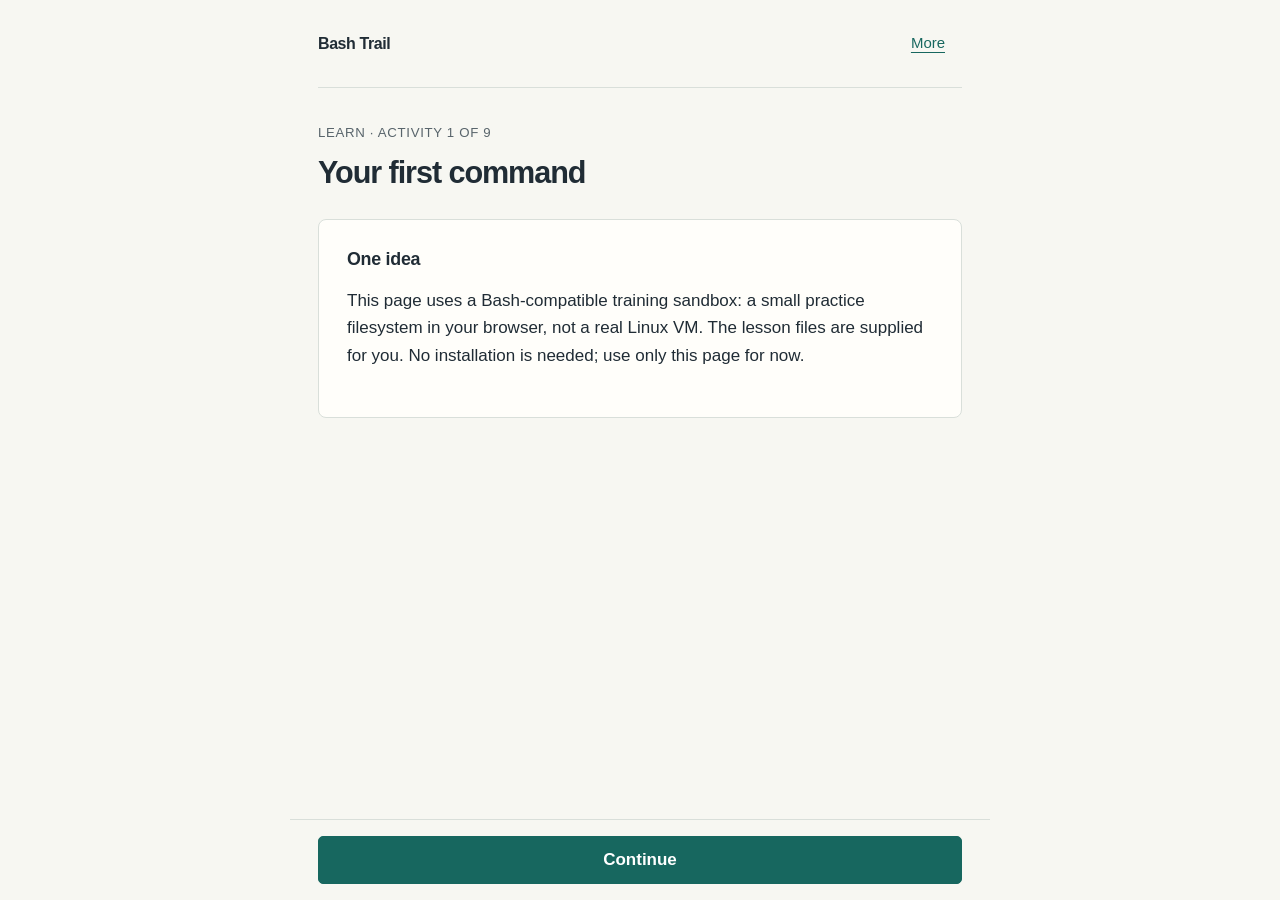
==== commit b042d378: "Publish focused Bash Trail v3 lesson player" ====
--- a/index.html
+++ b/index.html
@@ -1,2 +1,2 @@
 <!doctype html>
-<html lang="en"><head><meta charset="utf-8"><meta name="viewport" content="width=device-width,initial-scale=1"><meta name="theme-color" content="#101c1a"><meta name="description" content="Learn Bash and Python one small step at a time. Begin in your browser with no installation."><title>Bash Trail · Start small</title><link rel="stylesheet" href="./styles.css"></head><body><main id="app"><noscript>This course needs JavaScript for real browser practice. No installation is needed for the first thirty lessons.</noscript></main><script type="module" src="./app.js"></script></body></html>
+<html lang="en"><head><meta charset="utf-8"><meta name="viewport" content="width=device-width,initial-scale=1,viewport-fit=cover"><meta name="theme-color" content="#f7f7f2"><meta name="description" content="Learn Bash and Python one small step at a time. Begin in your browser with no installation."><title>Bash Trail · Your lesson</title><link rel="stylesheet" href="./styles.css"></head><body><main id="app"><p id="boot-fallback">Loading lesson… If nothing appears, reload this page, update Safari/iOS, or <a href="./browser-check.html">run a browser check</a>. Your saved work stays on this device.</p><noscript>This course needs JavaScript for browser practice. Enable JavaScript, then reload.</noscript></main><script src="./browser-bootstrap.js" defer></script><script type="module" src="./app.js"></script></body></html>
--- a/styles.css
+++ b/styles.css
@@ -1 +1,57 @@
-:root{color-scheme:dark;--ink:#101c1a;--panel:#172723;--text:#f0f4ee;--muted:#bccdc1;--green:#a8e3ad;--edge:#486057;--danger:#ffbfaa;font:17px/1.6 system-ui,-apple-system,BlinkMacSystemFont,"Segoe UI",sans-serif;background:var(--ink);color:var(--text)}*{box-sizing:border-box}body{margin:0}main{max-width:760px;margin:auto;padding:22px 20px 80px}header{position:sticky;top:0;z-index:2;background:var(--ink);display:flex;justify-content:space-between;gap:12px;align-items:center;margin-bottom:48px}header button{font-size:.9rem;background:transparent;border:0;padding:8px 0;color:var(--muted)}h1,h2,h3,h4{line-height:1.25;letter-spacing:-.025em;overflow-wrap:anywhere}h1{font-size:clamp(2rem,7vw,3.1rem);max-width:18ch;margin:20px 0 24px;font-weight:650}h2{font-size:1.55rem;margin-top:36px}h3{font-size:1.12rem;margin-top:28px}h4{font-size:1rem;color:var(--muted);margin-bottom:8px}p{margin:16px 0;overflow-wrap:anywhere}a{color:var(--green);text-underline-offset:4px}details a{display:block;padding:10px 0}button,input,textarea{font:inherit}button{min-height:44px;padding:12px 18px;background:var(--panel);color:var(--text);border:1px solid var(--edge);border-radius:9px;cursor:pointer;white-space:normal;text-align:left;line-height:1.4;margin:8px 8px 8px 0;max-width:100%}button.primary{background:var(--green);color:#10291c;border-color:var(--green);font-weight:650}button:hover:not(:disabled){border-color:var(--green)}button:disabled{opacity:.58;cursor:not-allowed}:focus-visible{outline:3px solid #e6cf85;outline-offset:4px}input[type=text],input[type=file],textarea{display:block;width:100%;max-width:100%;min-height:48px;padding:12px;border:1px solid var(--edge);border-radius:8px;background:#0a1412;color:var(--text);margin:10px 0 16px}textarea{resize:vertical;font-family:ui-monospace,SFMono-Regular,Consolas,monospace;font-size:.94rem;line-height:1.6}input[type=radio],input[type=checkbox]{width:22px;height:22px;min-width:22px;accent-color:var(--green);margin:3px 12px 0 0}pre{font: .9rem/1.65 ui-monospace,SFMono-Regular,Consolas,monospace;white-space:pre-wrap;overflow-wrap:anywhere;word-break:break-word;max-width:100%;padding:18px;background:#0a1412;border:1px solid #30483d;border-radius:8px;tab-size:2}details{margin:24px 0;padding:0 0 20px;border-bottom:1px solid #344d42}details details{margin:12px 0 12px 8px}summary{cursor:pointer;min-height:44px;padding:10px 0;color:var(--muted)}details button{display:block}dl{border-left:2px solid var(--green);padding-left:20px;margin:24px 0}dt{font-weight:650;margin-top:14px}dd{margin-left:0;color:var(--muted)}li{padding:4px 0}ol,ul{padding-left:24px}.eyebrow{font-size:.76rem;letter-spacing:.13em;color:var(--green);font-weight:650}.steps{display:flex;gap:8px;border-bottom:1px solid var(--edge);padding-bottom:16px}.steps button{flex:1;text-align:center;padding:12px 8px;margin-right:0;font-size:.94rem}.steps [aria-current]{border-color:var(--green);color:var(--green);background:#1c3429}#status{color:var(--green);font-size:.94rem;min-height:0}#status:empty{display:none}fieldset{border:1px solid var(--edge);border-radius:8px;margin:24px 0;padding:16px;min-width:0}legend{padding:0 8px;font-weight:600}.choice{display:flex;align-items:flex-start;padding:12px 8px;min-height:48px;cursor:pointer;overflow-wrap:anywhere}.transcript{margin:24px 0;padding:8px 0}.badge{display:inline-block;background:#29372a;color:#e5dfb3;padding:8px 12px;border-radius:6px}.feedback{border-left:3px solid var(--danger);padding-left:16px}.feedback.pass{border-color:var(--green)}@media(min-width:700px){main{padding-top:32px}.steps{margin-top:32px}header{margin-bottom:64px}}@media(prefers-reduced-motion:no-preference){button{transition:border-color .15s ease}}
+:root{color-scheme:light;--canvas:#f7f7f2;--paper:#fffefa;--ink:#202c35;--muted:#58646b;--edge:#d9dfda;--accent:#17675f;--navy:#142631;--keyboard-inset:0px;font:17px/1.6 "Avenir Next",Avenir,"Segoe UI",sans-serif;background:var(--canvas);color:var(--ink)}
+*{box-sizing:border-box}
+body{margin:0;min-width:280px}
+main{width:min(100%,700px);margin:auto;padding:0 28px calc(140px + var(--keyboard-inset))}
+header{display:flex;align-items:center;justify-content:space-between;min-height:88px;border-bottom:1px solid var(--edge);margin-bottom:34px;gap:16px}
+.wordmark{font-size:.94rem;font-weight:650;letter-spacing:-.025em}
+.activity{color:var(--muted);font-size:.78rem;letter-spacing:.05em;margin:0 0 10px;text-transform:uppercase}
+h1,h2,h3{line-height:1.3;overflow-wrap:anywhere}
+h1{font-size:clamp(1.4rem,4vw,1.8rem);letter-spacing:-.035em;margin:0 0 26px;font-weight:650}
+h2{font-size:1.05rem;font-weight:650;letter-spacing:-.015em;margin:0 0 16px}
+h3{font-size:.82rem;font-weight:600;color:var(--muted);margin:24px 0 8px}
+p{margin:0 0 20px;overflow-wrap:anywhere;text-wrap:pretty}
+.activity-card{background:var(--paper);border:1px solid var(--edge);border-radius:8px;padding:28px;min-width:0}
+.activity-card>p:last-child{margin-bottom:0}
+button,input,textarea{font:inherit}
+button{min-height:48px;min-width:48px;cursor:pointer;border-radius:5px;border:1px solid transparent;padding:11px 16px;line-height:1.4;max-width:100%;text-align:left;touch-action:manipulation}
+button.quiet{background:transparent;color:var(--accent);text-decoration:underline;text-underline-offset:4px;font-size:.88rem}
+button.quiet:hover{background:#edf1eb}
+button.primary{background:var(--accent);color:white;font-weight:600;text-align:center;border-color:var(--accent)}
+button.primary:hover:not(:disabled){background:#11574f}
+button:disabled{cursor:wait;opacity:.65}
+:focus-visible{outline:3px solid #25877d;outline-offset:4px}
+.actionbar{position:fixed;bottom:var(--keyboard-inset);left:50%;transform:translateX(-50%);width:min(100%,700px);z-index:3;padding:16px 28px max(16px,env(safe-area-inset-bottom));display:flex;align-items:center;gap:20px;background:var(--canvas);border-top:1px solid var(--edge)}
+.actionbar .primary{flex:1}
+.actionbar .quiet{padding-left:0;padding-right:8px;color:var(--muted);text-decoration:none}
+label{display:block;font-size:.87rem;color:var(--muted);overflow-wrap:anywhere}
+input[type=text],input[type=file],textarea{display:block;width:100%;min-height:48px;font-size:17px;border:1px solid #9aa9a6;border-radius:5px;background:white;color:var(--ink);padding:12px;margin:8px 0 16px;scroll-margin-block:28px 150px}
+input[type=text]{font-family:ui-monospace,"SFMono-Regular",Consolas,monospace}
+textarea{line-height:1.55;resize:vertical;max-height:52dvh}
+textarea.code-editor{background:var(--navy);color:#edf4f5;font-family:ui-monospace,"SFMono-Regular",Consolas,monospace;tab-size:4;white-space:pre;overflow:auto;min-height:200px;font-size:16px}
+input[readonly],textarea[readonly]{opacity:.85}
+pre{background:var(--navy);color:#edf4f5;border-radius:5px;padding:16px;overflow:auto;max-height:40dvh;font:16px/1.6 ui-monospace,"SFMono-Regular",Consolas,monospace;tab-size:4;margin:10px 0 16px;overscroll-behavior-inline:contain}
+pre.terminal{white-space:pre-wrap;overflow-wrap:anywhere;max-height:210px;margin-bottom:0}
+.criteria{font-size:.9rem;padding-left:20px;color:var(--muted);margin:0 0 24px}
+li{padding-left:3px;margin-bottom:8px;overflow-wrap:anywhere}
+fieldset{padding:0;margin:0;border:0;min-width:0}
+legend{padding:0;font-weight:600;line-height:1.5;margin-bottom:20px}
+.choice{display:flex;align-items:center;min-height:56px;padding:12px;border:1px solid var(--edge);border-radius:5px;margin-bottom:10px;gap:12px;color:var(--ink);font-size:1rem;cursor:pointer;line-height:1.45}
+.choice:has(input:checked){background:#eaf2ee;border-color:var(--accent)}
+.choice:has(:focus-visible){outline:3px solid #25877d;outline-offset:3px}
+input[type=radio],input[type=checkbox]{width:21px;height:21px;flex:0 0 21px;margin:0;accent-color:var(--accent)}
+.feedback:not(:empty),.quiz-feedback:not(:empty){color:var(--accent);margin-top:18px}
+.feedback p{margin-bottom:0}
+#status{font-size:.86rem;color:var(--muted);margin:18px 0 0;line-height:1.5}
+#status:empty{display:none}
+.badge{font-size:.82rem;color:var(--accent);font-weight:650;letter-spacing:.015em}
+.busy{font-size:.85rem;margin:12px 0 0}
+.sheet{background:var(--paper);border:1px solid var(--edge);border-radius:8px;padding:24px;position:relative}
+.sheet>h1{padding-right:66px;font-size:1.35rem}
+.sheet>button:first-of-type{position:absolute;top:14px;right:14px}
+.sheet>button:not(:first-of-type){display:block;margin:6px 0;width:100%;text-align:left}
+.sheet a{display:block;min-height:48px;padding:10px 0;color:var(--accent);text-underline-offset:4px}
+dt{font-weight:600;margin-top:20px}
+dd{margin:3px 0 18px;color:var(--muted)}
+@media(max-width:500px){main{padding-inline:18px}header{min-height:72px;margin-bottom:26px}h1{margin-bottom:22px}.activity-card{padding:22px 18px}.actionbar{padding-inline:18px;gap:16px}.sheet{padding:22px 18px}}
+@media(prefers-reduced-motion:reduce){*{scroll-behavior:auto!important;animation:none!important;transition:none!important}}
+@media print{.actionbar,header button{display:none}main{padding-bottom:0}pre{white-space:pre-wrap;max-height:none}}
